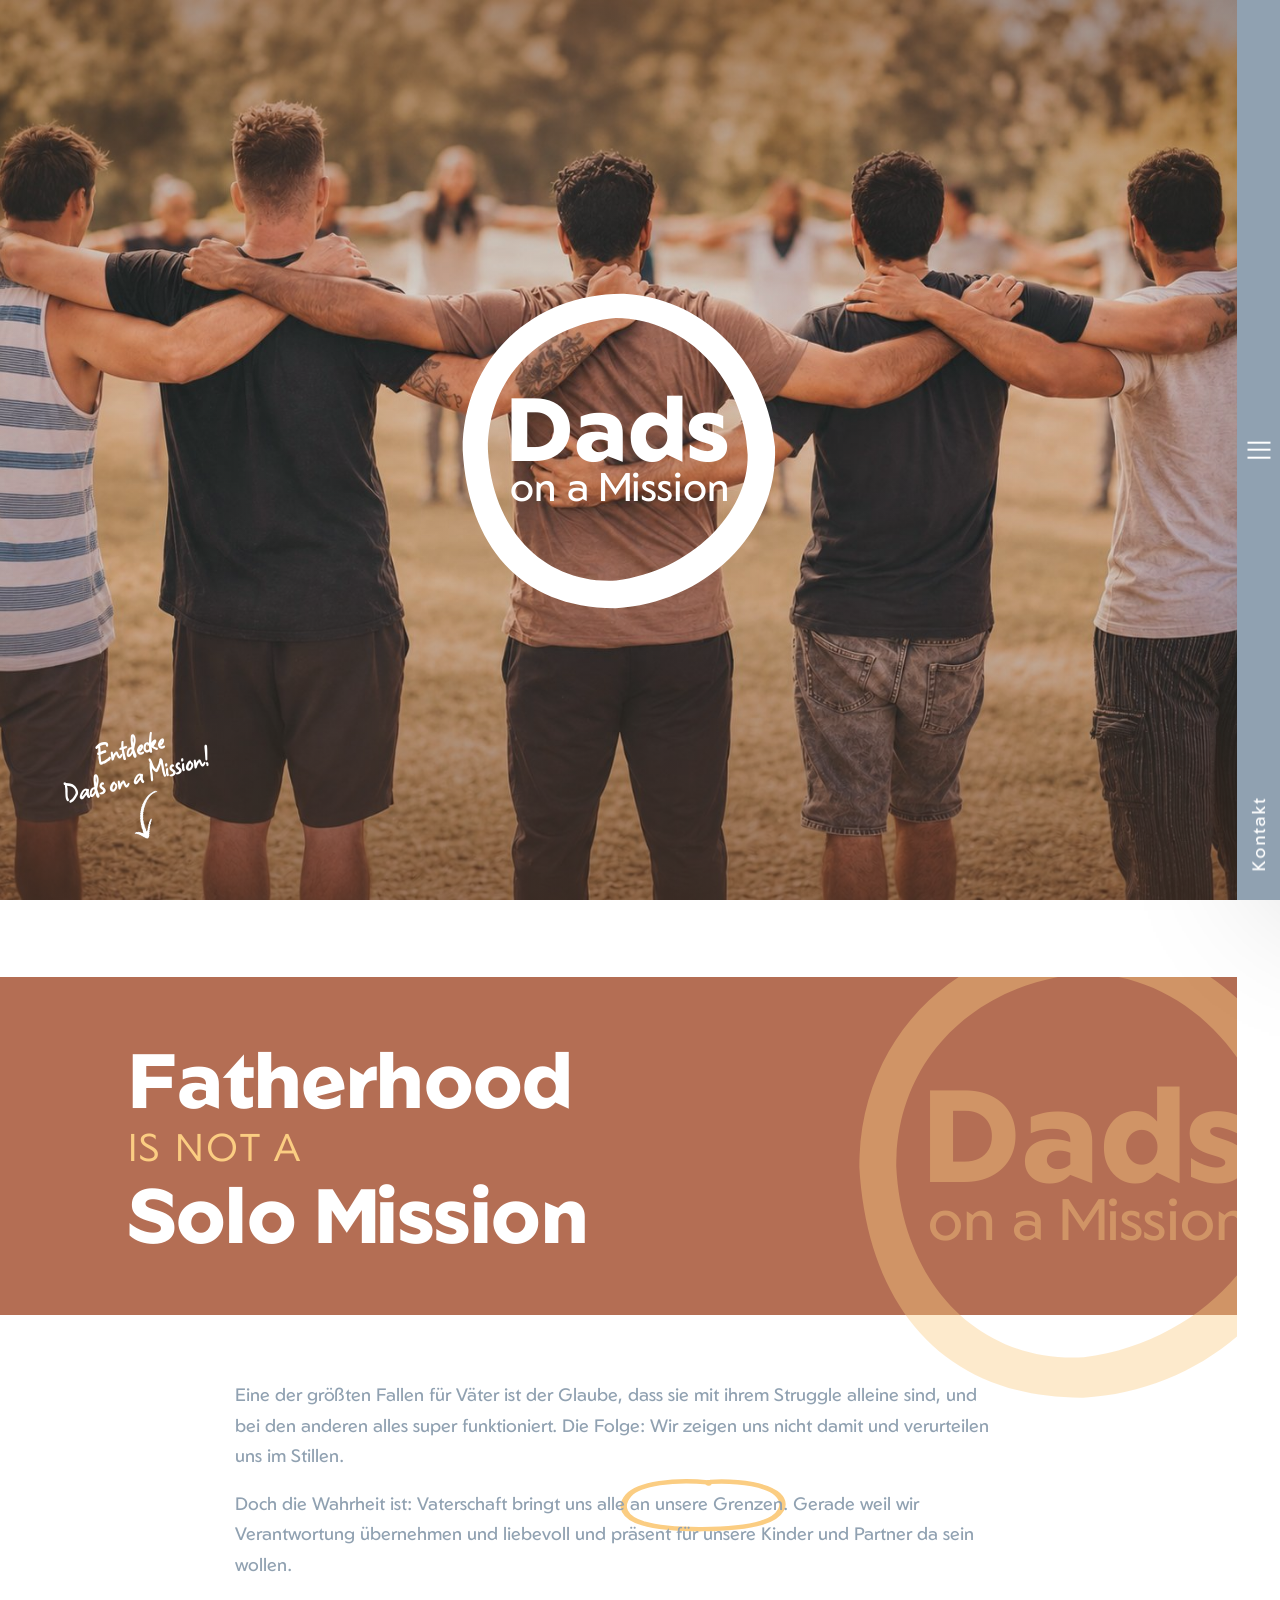
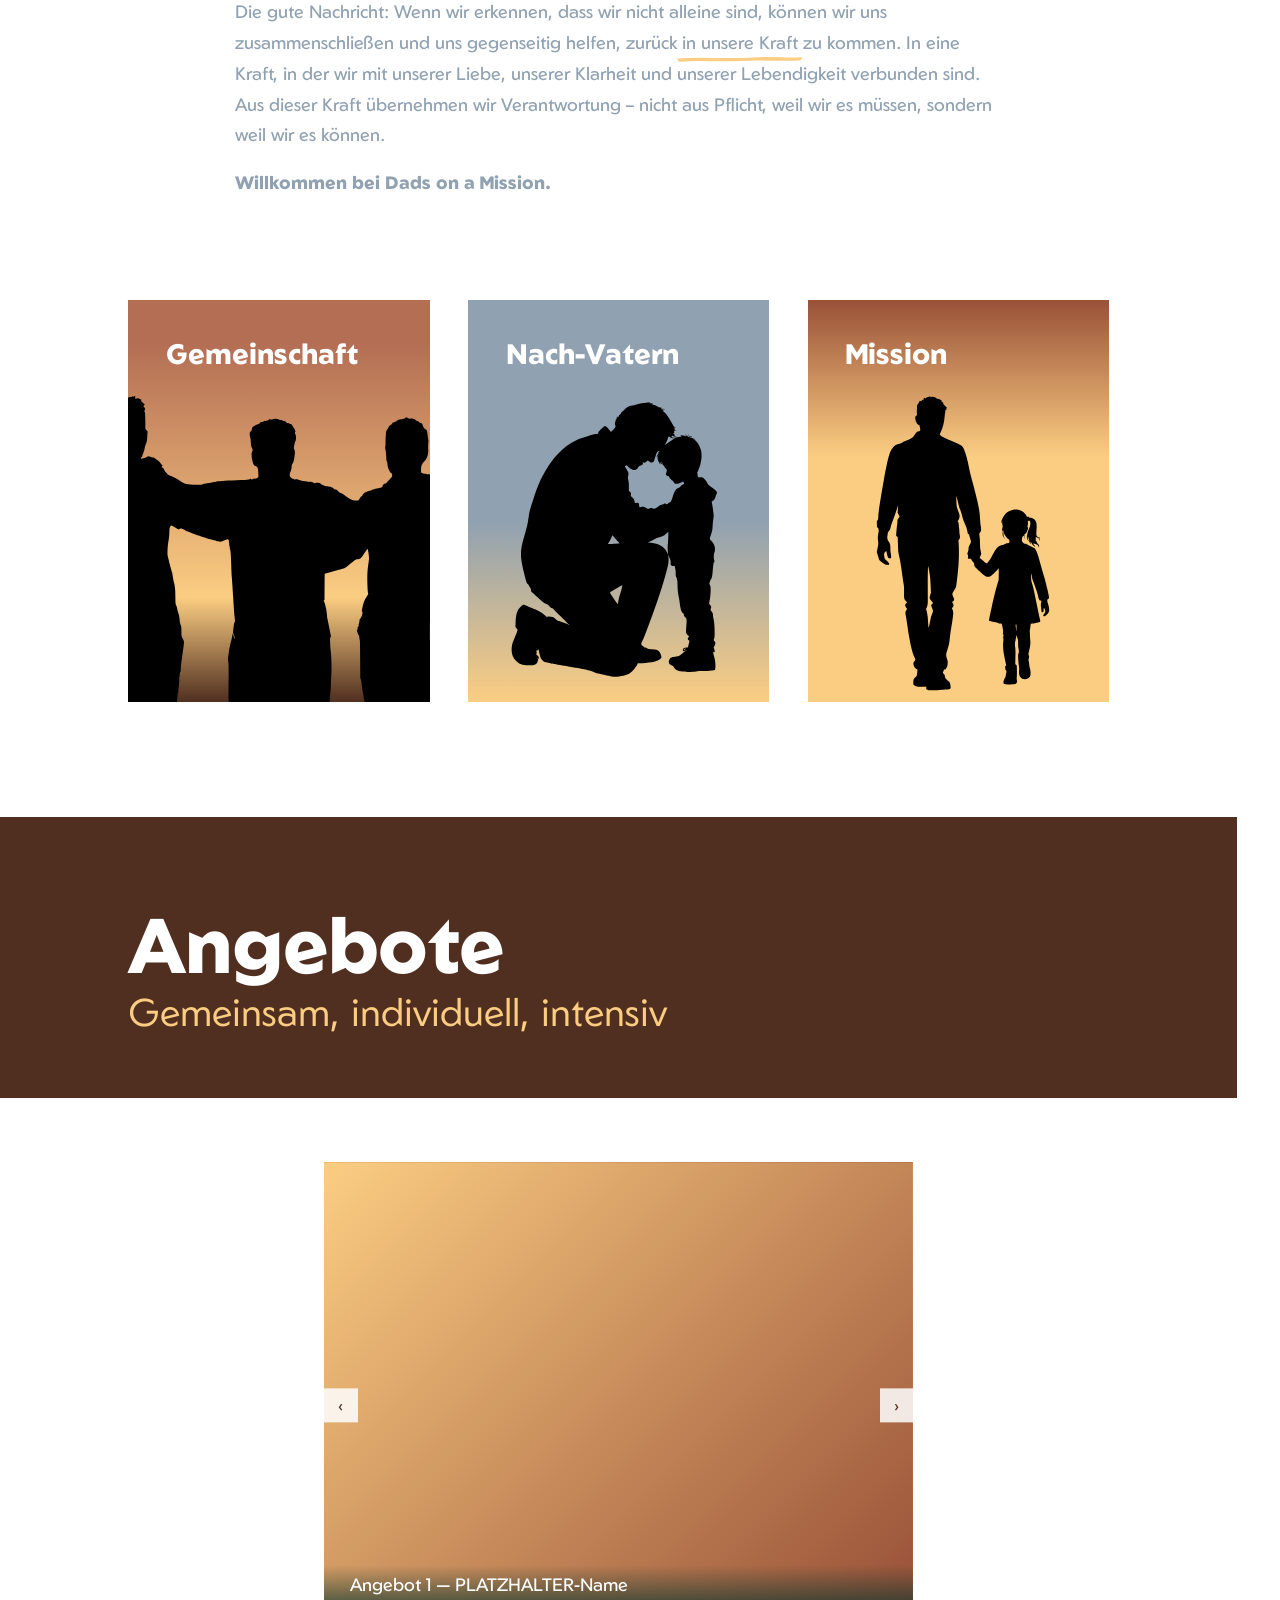
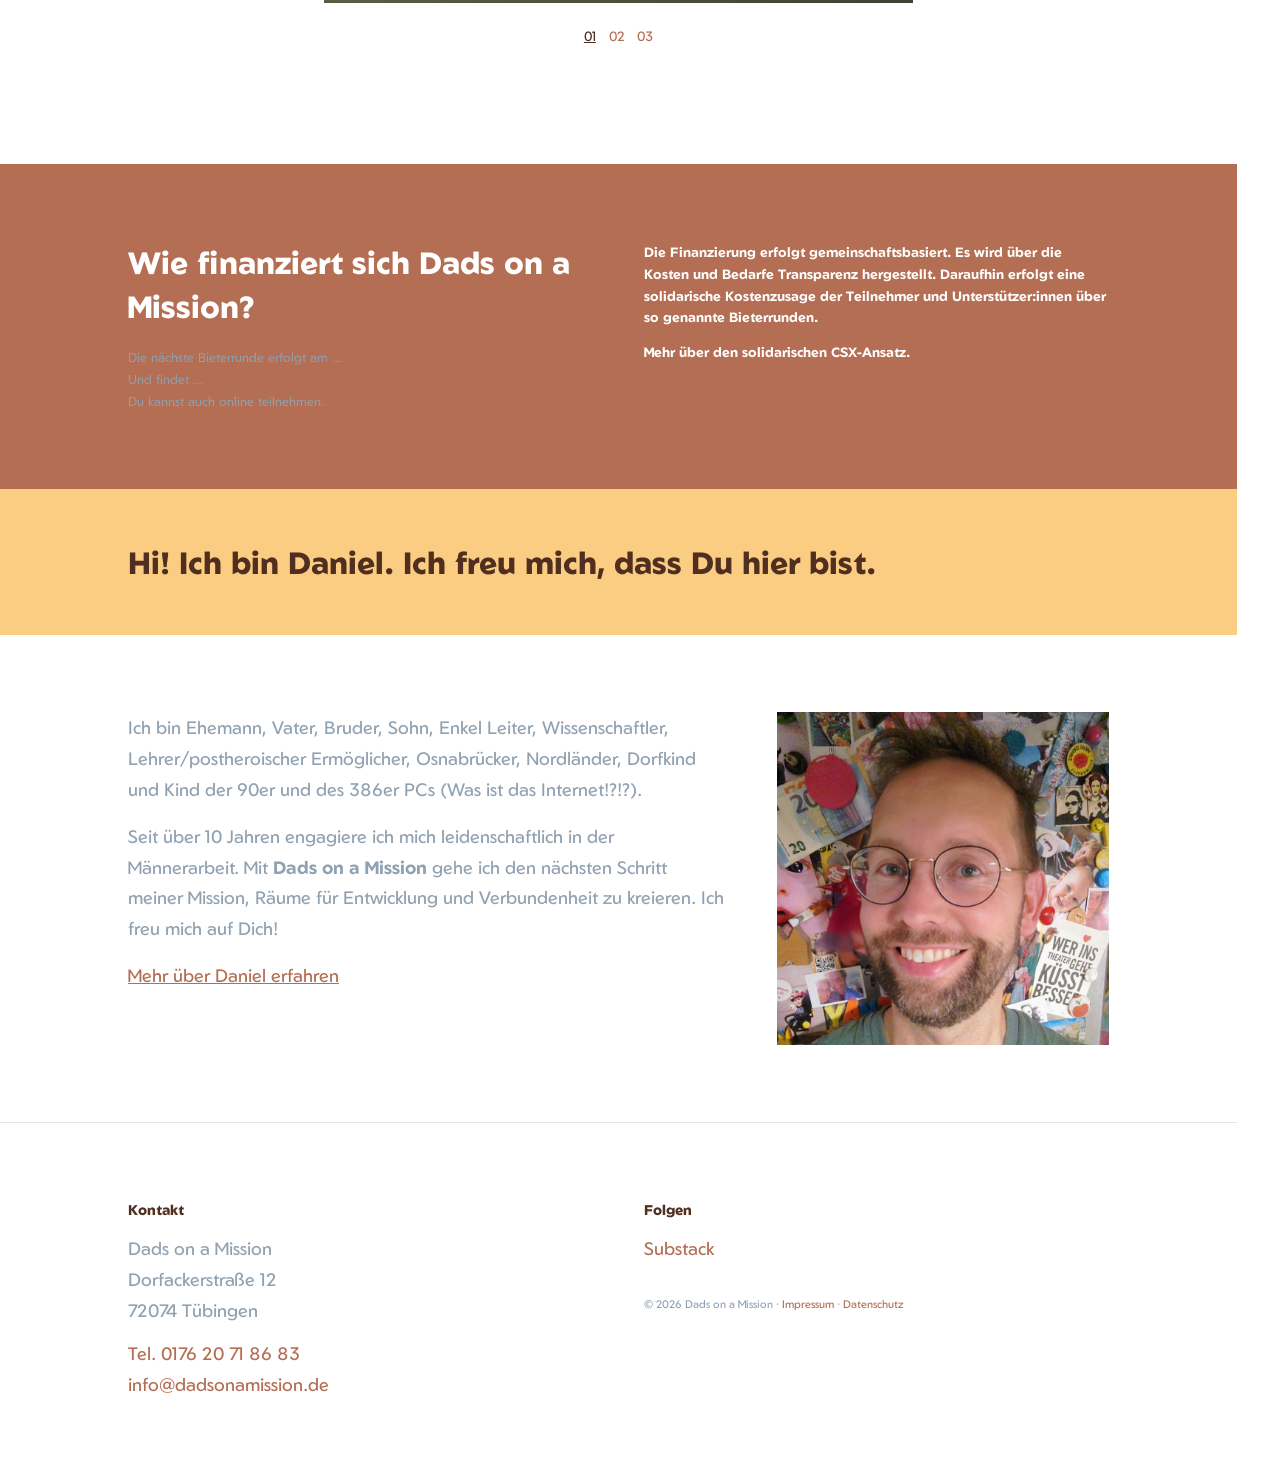
==== index.html @ a2af7af0 "Add files via upload" ====
<!DOCTYPE html>
<html lang="de">
<head>
<meta charset="UTF-8">
<meta name="viewport" content="width=device-width, initial-scale=1.0">
<title>Dads on a Mission — Startseite</title>
<meta name="description" content="Dads on a Mission — eine Gemeinschaft von Vätern, Onkels und Großvätern, die Kinder gut in die Welt bringen will.">
<!-- Schriftart "Geom" (https://fonts.google.com/specimen/Geom) für Überschriften
     und Fließtext. HINWEIS: Dieser Embed-Code konnte in der Entwicklungsumgebung
     nicht live gegen fonts.googleapis.com getestet werden (Netzwerk-Whitelist).
     Bitte bei Bedarf über den "Get font"-Dialog auf der Google-Fonts-Seite
     verifizieren bzw. die tatsächlich benötigten Schnittstärken anpassen. -->
<link rel="preconnect" href="https://fonts.googleapis.com">
<link rel="preconnect" href="https://fonts.gstatic.com" crossorigin>
<link href="https://fonts.googleapis.com/css2?family=Geom:wght@300;400;600;700;800&family=Square+Peg&display=swap" rel="stylesheet">
<link rel="stylesheet" href="style.css">
</head>
<body class="startseite">

<!-- ==========================================================================
     HINWEIS: Diese Seite nutzt einen fixen Rand-Header, ein Fullscreen-Menü,
     ein fixes Hero-Foto mit ausgestanztem Logo-Ausschnitt, ein scroll-
     gesteuertes Eck-Logo und eine Parallax-Bildsektion, gefüllt mit der
     Marke "Dads on a Mission" (Logo + Schriftart Geom sind bereits
     eingebunden). Es fehlen noch eigene Fotos sowie Detailtexte (Adresse,
     Angebote, Journal-Beiträge) — alle diese Stellen sind mit
     "PLATZHALTER" markiert.
     ========================================================================== -->

  <!-- ================= HEADER: fixe Spalte rechts + Fullscreen-Menü ================= -->
  <header id="header">
    <div class="inside">
      <!-- Nur auf Mobil sichtbar (siehe Handy-Mockup): persistenter
           "Startseite"-Schnellzugriff links in der unteren Leiste,
           neben Kontakt (rechts) und Burger (mittig). -->
      <a href="index.html" class="mobile-home-link">Startseite</a>

      <div class="burger" id="burgerBtn" role="button" tabindex="0" aria-label="Menü öffnen" aria-expanded="false">
        <span class="line l1"></span>
        <span class="line l2"></span>
        <span class="line l3"></span>
      </div>

      <nav class="bigmenu" id="bigmenu" aria-hidden="true">
        <div class="flexwrapper">
          <div class="nav-side">
            <ul>
              <li><a href="angebote.html"><span class="num">1</span><span class="label">Angebote</span></a></li>
              <li><a href="warum-mission.html"><span class="num">2</span><span class="label">Warum Mission?</span></a></li>
              <li><a href="wie-ich-arbeite.html"><span class="num">3</span><span class="label">Wie ich arbeite.</span></a></li>
              <li><a href="vision-mitmachen.html"><span class="num">4</span><span class="label">Vision &amp; Mitmachen</span></a></li>
              <li><a href="das-bin-ich.html"><span class="num">5</span><span class="label">Das bin ich.</span></a></li>
            </ul>
          </div>
          <div class="link-side">
            <div class="box top"><a href="index.html">Blog</a></div>
            <div class="box bottom">
              <a href="index.html" aria-label="Zur Startseite" class="menu-logo-link">
                <svg viewBox="0 0 210 210" aria-hidden="true" xmlns="http://www.w3.org/2000/svg"><path style="fill:#ffffff;fill-opacity:1;stroke-width:0.264583" d="M 108.29781,6.4218302 C 52.695097,5.673423 6.3625908,45.864101 6.3626421,105.2086 9.7301823,164.92728 42.592305,205.20875 103.05933,204.83452 157.9137,201.84116 205.67874,158.56626 203.43361,102.96353 199.31771,55.59271 163.90054,9.7893706 108.29781,6.4218302 Z m -5.378,15.2094068 c 45.56339,7.2e-5 81.75144,40.678257 83.24822,86.241643 0.74829,37.3315 -36.18812,73.51955 -82.87404,79.50645 -43.6925,2.61918 -78.383849,-30.20128 -81.003162,-82.49987 6.8e-5,-45.563388 33.194708,-78.758028 80.628982,-83.248223 z" /><text style="font-size:56.4444px;fill:#ffffff" x="33.477898" y="111.69743"><tspan style="font-weight:800;font-family:'Geom', sans-serif;fill:#ffffff" x="33.477898" y="111.69743">Dads</tspan></text><text style="font-size:25.2236px;fill:#ffffff" x="36.118958" y="136.92235"><tspan style="font-weight:400;font-family:'Geom', sans-serif;fill:#ffffff" x="36.118958" y="136.92235">on a Mission</tspan></text></svg>
              </a>
            </div>
          </div>
        </div>
      </nav>
    </div>
  </header>

  <!-- ================= KONTAKT-AUSKLAPPER (unabhängig vom Hauptmenü) ================= -->
  <div class="contact-tab" id="contactTab" role="button" tabindex="0">Kontakt</div>
  <aside id="contactSidebar" aria-hidden="true">
    <div class="contact-logo-mark" aria-hidden="true">
      <svg viewBox="0 0 210 210" xmlns="http://www.w3.org/2000/svg"><path d="M 148.70896,-16.777165 C 93.10625,-17.525572 46.773743,22.665106 46.773795,82.009605 c 3.36754,59.718675 36.229663,100.000145 96.696685,99.625915 54.85437,-2.99336 102.61941,-46.26826 100.37428,-101.870985 -4.1159,-47.37082 -39.53307,-93.174159 -95.1358,-96.5417 z m -5.378,15.209407 c 45.56339,7.2e-5 81.75144,40.678257 83.24822,86.241643 0.74829,37.331495 -36.18812,73.519545 -82.87404,79.506445 -43.6925,2.61918 -78.383846,-30.20128 -81.003159,-82.499865 6.8e-5,-45.563388 33.194708,-78.758028 80.628979,-83.248223 z" /><text style="font-size:56.4444px" x="73.889053" y="88.498436"><tspan style="font-weight:800;font-family:'Geom', sans-serif" x="73.889053" y="88.498436">Dads</tspan></text><text style="font-size:25.2236px" x="76.530113" y="113.72335"><tspan style="font-weight:400;font-family:'Geom', sans-serif" x="76.530113" y="113.72335">on a Mission</tspan></text></svg>
    </div>
    <div class="close" id="contactClose" role="button" tabindex="0" aria-label="Kontakt schließen">&times;</div>
    <div class="contact-panel-inner">
      <div class="contact-panel-top">
        <p class="contact-address">Dads on a Mission<br>Dorfackerstraße 12<br>72074 Tübingen</p>
        <div class="contact-details-col2">
          <a href="tel:+4917620718683">Tel. 0176 20 71 86 83</a>
          <a href="mailto:info@dadsonamission.de">info@dadsonamission.de</a>
        </div>
      </div>
      <div class="contact-map">
        <iframe
          src="https://www.google.com/maps?q=Dorfackerstra%C3%9Fe%2012%2C%2072074%20T%C3%BCbingen&output=embed"
          title="Standort von Dads on a Mission auf Google Maps"
          loading="lazy"
          referrerpolicy="no-referrer-when-downgrade"></iframe>
      </div>
      <p class="contact-map-link"><a href="https://www.google.com/maps?q=Dorfackerstra%C3%9Fe%2012%2C%2072074%20T%C3%BCbingen" target="_blank" rel="noopener">Auf Google Maps öffnen</a></p>
      <p class="contact-legal"><a href="impressum.html">Impressum</a> &middot; <a href="datenschutz.html">Datenschutz</a></p>
    </div>
  </aside>

  <!-- ================= HERO: fix positioniert, bleibt beim Scrollen stehen ================= -->
  <div id="video">
    <div class="hero-source"></div>
    <div class="hero-overlay"></div>

    <!-- Logo über dem Hero-Foto: Ring weiß, Schriftzug "Dads on a Mission"
         in Cadet Gray (#90A1B1). Bleibt fix stehen (kein Scroll-Weg-Effekt). -->
    <div class="mask-logo" id="maskLogo">
      <svg viewBox="0 0 210 210" aria-hidden="true" xmlns="http://www.w3.org/2000/svg"><path style="fill:#ffffff;fill-opacity:1;stroke-width:0.264583" d="M 108.29781,6.4218302 C 52.695097,5.673423 6.3625908,45.864101 6.3626421,105.2086 9.7301823,164.92728 42.592305,205.20875 103.05933,204.83452 157.9137,201.84116 205.67874,158.56626 203.43361,102.96353 199.31771,55.59271 163.90054,9.7893706 108.29781,6.4218302 Z m -5.378,15.2094068 c 45.56339,7.2e-5 81.75144,40.678257 83.24822,86.241643 0.74829,37.3315 -36.18812,73.51955 -82.87404,79.50645 -43.6925,2.61918 -78.383849,-30.20128 -81.003162,-82.49987 6.8e-5,-45.563388 33.194708,-78.758028 80.628982,-83.248223 z" /><text style="font-size:56.4444px;fill:#ffffff" x="33.477898" y="111.69743"><tspan style="font-weight:800;font-family:'Geom', sans-serif;fill:#ffffff" x="33.477898" y="111.69743">Dads</tspan></text><text style="font-size:25.2236px;fill:#ffffff" x="36.118958" y="136.92235"><tspan style="font-weight:400;font-family:'Geom', sans-serif;fill:#ffffff" x="36.118958" y="136.92235">on a Mission</tspan></text></svg>
    </div>

    <a class="scrollcue" href="#start" id="scrollCue">
      <span class="scrollcue-text">Entdecke<br>Dads on a Mission!</span>
      <img class="scrollcue-arrow" src="assets/scroll-arrow.png" alt="" aria-hidden="true">
    </a>
  </div>

  <!-- ================= CONTAINER: gesamter scrollender Inhalt ================= -->
  <main id="container">

    <!-- START: kurze transparente Übergangszone über dem fixen Hero-Foto.
         Enthält das Eck-Logo (bleibt hier aus technischen Gründen: .pitch
         hat einen eigenen z-index, ein dort verschachteltes fixiertes
         Logo würde hinter späteren gleichrangigen Abschnitten verschwinden).
         Der Scroll-Trigger fürs Fixieren/Farbwechsel bezieht sich aber auf
         die folgende Pitch-Sektion, nicht auf diese Zone hier — siehe
         script.js. -->
    <section id="start">
      <div class="corner-logo" id="cornerLogo">
        <a href="#" aria-label="Zur Startseite" class="corner-logo-link"><svg viewBox="0 0 210 210" aria-hidden="true" xmlns="http://www.w3.org/2000/svg"><path id="path9" style="fill:currentColor;fill-opacity:1;stroke-width:0.264583" d="M 108.29781,6.4218302 C 52.695097,5.673423 6.3625908,45.864101 6.3626421,105.2086 9.7301823,164.92728 42.592305,205.20875 103.05933,204.83452 157.9137,201.84116 205.67874,158.56626 203.43361,102.96353 199.31771,55.59271 163.90054,9.7893706 108.29781,6.4218302 Z m -5.378,15.2094068 c 45.56339,7.2e-5 81.75144,40.678257 83.24822,86.241643 0.74829,37.3315 -36.18812,73.51955 -82.87404,79.50645 -43.6925,2.61918 -78.383849,-30.20128 -81.003162,-82.49987 6.8e-5,-45.563388 33.194708,-78.758028 80.628982,-83.248223 z" /><text style="font-size:56.4444px;fill:currentColor" x="33.477898" y="111.69743"><tspan style="font-weight:800;font-family:'Geom', sans-serif;fill:currentColor" x="33.477898" y="111.69743">Dads</tspan></text><text style="font-size:25.2236px;fill:currentColor" x="36.118958" y="136.92235"><tspan style="font-weight:400;font-family:'Geom', sans-serif;fill:currentColor" x="36.118958" y="136.92235">on a Mission</tspan></text></svg></a>
      </div>
    </section>

    <!-- MISSION-PITCH: erste farbige Fläche der Seite — große Statement-
         Typografie auf Santa-Fe-Fläche ("Fatherhood is not a Solo
         Mission"), darunter zweispaltig ein fließender Erzähltext (kein
         Zitat mehr, kein Kästchen): links die persönliche Geschichte, die
         nach "...in die Welt zu bringen." in die rechte Spalte mit dem
         Angebots-Text, der Liste, einem Hinweissatz und den Buttons
         übergeht. Das Eck-Logo (oben in #start) fixiert sich erst,
         sobald diese Fläche bereits sichtbar ist, bleibt weiß bis zum
         Ende dieser Fläche und wechselt erst auf dem folgenden weißen
         Untergrund (.gold-section) die Farbe. -->
    <section class="pitch" id="mission">
      <div class="pitch-heading-band" id="pitchHeadingBand">
        <div class="pitch-logo-mark" aria-hidden="true">
          <svg viewBox="0 0 210 210" xmlns="http://www.w3.org/2000/svg"><path d="M 148.70896,-16.777165 C 93.10625,-17.525572 46.773743,22.665106 46.773795,82.009605 c 3.36754,59.718675 36.229663,100.000145 96.696685,99.625915 54.85437,-2.99336 102.61941,-46.26826 100.37428,-101.870985 -4.1159,-47.37082 -39.53307,-93.174159 -95.1358,-96.5417 z m -5.378,15.209407 c 45.56339,7.2e-5 81.75144,40.678257 83.24822,86.241643 0.74829,37.331495 -36.18812,73.519545 -82.87404,79.506445 -43.6925,2.61918 -78.383846,-30.20128 -81.003159,-82.499865 6.8e-5,-45.563388 33.194708,-78.758028 80.628979,-83.248223 z" /><text style="font-size:56.4444px" x="73.889053" y="88.498436"><tspan style="font-weight:800;font-family:'Geom', sans-serif" x="73.889053" y="88.498436">Dads</tspan></text><text style="font-size:25.2236px" x="76.530113" y="113.72335"><tspan style="font-weight:400;font-family:'Geom', sans-serif" x="76.530113" y="113.72335">on a Mission</tspan></text></svg>
        </div>
        <h2 class="pitch-heading">
          <span class="pitch-line1">Fatherhood</span>
          <span class="pitch-line2">is not a</span>
          <span class="pitch-line3">Solo Mission</span>
        </h2>
      </div>
      <div class="pitch-content">
        <div class="pitch-story">
          <p>Eine der größten Fallen für Väter ist der Glaube, dass sie mit ihrem Struggle alleine sind, und bei den anderen alles super funktioniert. Die Folge: Wir zeigen uns nicht damit und verurteilen uns im Stillen.</p>
          <p>Doch die Wahrheit ist: Vaterschaft bringt uns alle <span class="highlight-circle" data-highlight>an unsere Grenzen<svg class="highlight-svg" viewBox="0 0 220 90" preserveAspectRatio="none" aria-hidden="true"><path d="M112,8 C70,2 25,10 12,32 C0,52 6,72 30,83 C65,98 145,97 180,82 C205,71 213,48 200,30 C188,14 155,4 115,7 C113,7 111,9 113,10" /></svg></span>. Gerade weil wir Verantwortung übernehmen und liebevoll und präsent für unsere Kinder und Partner da sein wollen.</p>
          <p>Die gute Nachricht: Wenn wir erkennen, dass wir nicht alleine sind, können wir uns zusammenschließen und uns gegenseitig helfen, zurück <span class="highlight-underline" data-highlight>in unsere Kraft<svg class="highlight-svg" viewBox="0 0 220 24" preserveAspectRatio="none" aria-hidden="true"><path class="highlight-stroke-forth" d="M4,14 C45,6 90,18 135,10 C165,4 195,14 216,9" /><path class="highlight-stroke-back" d="M214,15 C180,20 140,10 110,17 C70,22 35,12 6,20" /></svg></span> zu kommen. In eine Kraft, in der wir mit unserer Liebe, unserer Klarheit und unserer Lebendigkeit verbunden sind. Aus dieser Kraft übernehmen wir Verantwortung – nicht aus Pflicht, weil wir es müssen, sondern weil wir es können.</p>
          <p class="pitch-cta">Willkommen bei Dads on a Mission.</p>
        </div>
      </div>
    </section>

    <!-- GEMEINSCHAFT / NACH-VATERN / MISSION — drei Teaser-Karten gemäß
         der gelieferten PPTX-Vorlage ("Karten.pptx"). Jede Karte zeigt im
         Ausgangszustand einen farbigen Verlauf (pro Karte unterschiedlich)
         mit nur der weißen Überschrift; beim Hover wechselt die Fläche zu
         Weißlich, die Überschrift wird Cadet Gray, und der Reflexionstext
         plus eine kursive Kurz-Tagline (Dark Leather, rechtsbündig unten)
         blenden ein. Alle drei sind Links zur jeweiligen Unterseite. Die
         Silhouetten sind bewusst als Base64-Daten-URI eingebettet statt
         als externer Datei-Link (assets/silhouette-*.svg als Quelldatei
         bleibt trotzdem erhalten) — bei externem Link senden manche
         Server SVGs mit falschem/fehlendem MIME-Type, was Firefox
         (anders als Chrome) zum kompletten Nichtanzeigen des Bildes
         veranlasst. -->
    <section class="cards-section">
      <a class="info-card info-card--gemeinschaft" href="vision-mitmachen.html">
        <img class="info-card-silhouette" src="[data-uri]" alt="" aria-hidden="true">
        <h2>Gemeinschaft</h2>
        <div class="info-card-reveal">
          <p>Ich habe lange geglaubt, ein guter Vater trägt alles allein. Heute bin ich überzeugt: Genau dieser Glaube hält viele von uns davon ab, die Väter zu sein, die wir sein möchten.</p>
          <p class="info-card-tagline">[Warum Gemeinschaft für Väter wichtig ist.]</p>
        </div>
      </a>
      <a class="info-card info-card--nachvatern" href="wie-ich-arbeite.html">
        <img class="info-card-silhouette" src="[data-uri]" alt="" aria-hidden="true">
        <h2>Nach-Vatern</h2>
        <div class="info-card-reveal">
          <p>Der Alltag als Vater bringt uns an unsere Grenzen. Um immer wieder in unsere Kraft und Liebe zurückzukehren, hilft es, uns selbst als guter Vater zu begegnen: Mit Klarheit und Verantwortlichkeit wie auch mit Güte, Verständnis und Liebe. Diesen Weg nenne ich Nach-Vatern.</p>
          <p class="info-card-tagline">[Was Nach-Vatern bedeutet]</p>
        </div>
      </a>
      <a class="info-card info-card--mission" href="warum-mission.html">
        <img class="info-card-silhouette" src="[data-uri]" alt="" aria-hidden="true">
        <h2>Mission</h2>
        <div class="info-card-reveal">
          <p>PLATZHALTER: Text zu unserer Mission folgt hier.</p>
          <p class="info-card-tagline">[Warum eine Mission für Väter.]</p>
        </div>
      </a>
    </section>

    <!-- ANGEBOTE: Slider mit Programmpunkten/Angeboten. Aufbau wie die
         beiden vorherigen Abschnitte: farbiges Header-Band (hier Dark
         Leather statt Santa-Fe/Grau) mit Hauptüberschrift in Weiß und
         Unterüberschrift in Cream. Bricht per negativem Margin aus dem
         Padding von .section aus, um trotzdem volle Breite zu erreichen. -->
    <section id="angebote" class="section">
      <div class="angebote-heading-band">
        <h2 class="angebote-heading-band-title">
          <span class="angebote-heading-main">Angebote</span>
          <span class="angebote-heading-sub">Gemeinsam, individuell, intensiv</span>
        </h2>
      </div>

      <div class="product-slider" id="productSlider">
        <div class="slides">
          <div class="slide active" data-index="0">
            <div class="caption">Angebot 1 — PLATZHALTER-Name</div>
          </div>
          <div class="slide" data-index="1">
            <div class="caption">Angebot 2 — PLATZHALTER-Name</div>
          </div>
          <div class="slide" data-index="2">
            <div class="caption">Angebot 3 — PLATZHALTER-Name</div>
          </div>
        </div>
        <div class="arrows">
          <button type="button" id="prevSlide" aria-label="Vorheriges Angebot">&lsaquo;</button>
          <button type="button" id="nextSlide" aria-label="Nächstes Angebot">&rsaquo;</button>
        </div>
        <div class="pager" id="sliderPager"></div>
      </div>
    </section>

    <!-- FINANZIERUNG: "Wie finanziert sich Dads on a Mission?" -->
    <section class="finance-section">
      <div class="finance-left">
        <h2>Wie finanziert sich Dads on a Mission?</h2>
        <p class="finance-meta">
          Die nächste Bieterrunde erfolgt am … <br>
          Und findet … <br>
          Du kannst auch online teilnehmen.
        </p>
      </div>
      <div class="finance-right">
        <p>Die Finanzierung erfolgt gemeinschaftsbasiert. Es wird über die Kosten und Bedarfe Transparenz hergestellt. Daraufhin erfolgt eine solidarische Kostenzusage der Teilnehmer und Unterstützer:innen über so genannte Bieterrunden.</p>
        <p>Mehr über den solidarischen CSX-Ansatz.</p>
      </div>
    </section>

    <!-- VORSTELLUNG: "Hi! Ich bin Daniel..." (ohne den grauen Adress-/Impressum-Abschluss) -->
    <section class="daniel-section">
      <div class="daniel-headline">
        <h2>Hi! Ich bin Daniel. Ich freu mich, dass Du hier bist.</h2>
      </div>
      <div class="daniel-content">
        <div class="daniel-text">
          <p>Ich bin Ehemann, Vater, Bruder, Sohn, Enkel Leiter, Wissenschaftler, Lehrer/postheroischer Ermöglicher, Osnabrücker, Nordländer, Dorfkind und Kind der 90er und des 386er PCs (Was ist das Internet!?!?).</p>
          <p>Seit über 10 Jahren engagiere ich mich leidenschaftlich in der Männerarbeit. Mit <strong>Dads on a Mission</strong> gehe ich den nächsten Schritt meiner Mission, Räume für Entwicklung und Verbundenheit zu kreieren. Ich freu mich auf Dich!</p>
          <p><a href="das-bin-ich.html">Mehr über Daniel erfahren</a></p>
        </div>
        <div class="daniel-photo">
          <img src="assets/daniel-photo.jpg" alt="Porträt von Daniel">
        </div>
      </div>
    </section>

  </main>

  <!-- ================= FOOTER ================= -->
  <footer id="footer" role="contentinfo">
    <div class="inside">
      <div class="column" id="kontakt">
        <h3>Kontakt</h3>
        <p>
          Dads on a Mission<br>
          Dorfackerstraße 12<br>
          72074 Tübingen
        </p>
        <p style="margin-top:1vw;">
          <a href="tel:+4917620718683">Tel. 0176 20 71 86 83</a><br>
          <a href="mailto:info@dadsonamission.de">info@dadsonamission.de</a>
        </p>
      </div>
      <div class="column">
        <h3>Folgen</h3>
        <ul class="socials">
          <li><a href="https://substack.com/@danielgoldmann" target="_blank" rel="noopener">Substack</a></li>
        </ul>
        <p class="fineprint">© 2026 Dads on a Mission · <a href="impressum.html">Impressum</a> · <a href="datenschutz.html">Datenschutz</a></p>
      </div>
    </div>
  </footer>

<script src="script.js"></script>
</body>
</html>
---- style.css ----
/* ==========================================================================
   Dads on a Mission — Stylesheet (Layout, Interaktion, Scroll-Effekte).
   Ersetze die mit "PLATZHALTER" gekennzeichneten Stellen durch eigene
   Inhalte.
   ========================================================================== */

/* ---- Design-Tokens ------------------------------------------------------
   Die Seite arbeitet mit einer festen Farbpalette und flüssiger vw-
   Typografie, die unterhalb von 900px auf feste px-Werte umschaltet —
   das ist für die Desktop/Mobil-Passung entscheidend.
--------------------------------------------------------------------------- */
:root{
  /* Markenfarbpalette "Dads on a Mission":
     Dark Leather (dunkler Kontrast/Text), Santa Fe (Akzent/Hover),
     Swiss Chocolate (zweiter Akzent, z.B. Menü-Flächen), Pastel Light
     Orange (helle Wärme-Akzente), Cadet Gray (Header-/Sidebar-Fläche). */
  --c-bg:        #ffffff;
  --c-ink:       #502F20; /* Dark Leather */
  --c-accent:    #B46E54; /* Santa Fe */
  --c-chocolate: #995138; /* Swiss Chocolate */
  --c-cream:     #FBCD82; /* Pastel Light Orange */
  --c-grey:      #90A1B1; /* Cadet Gray */

  /* Hero-Foto, Quelldatei unter assets/hero-hauptbild.jpg. */
  --hero-photo: url("assets/hero-hauptbild.jpg");

  /* Schriftart "Geom" (Google Fonts, siehe <head>) für Überschriften UND
     Fließtext — bewusst eine einzige Markenschrift in unterschiedlichen
     Schnittstärken statt dreier verschiedener Schriften, analog zum Logo,
     das ebenfalls ausschließlich Geom verwendet. Fallback-Kette: geometrische
     Grotesk-Schriften mit ähnlichem Charakter, falls Geom nicht lädt. */
  --font-display: "Geom", "Poppins", "Century Gothic", "Helvetica Neue", Arial, sans-serif;
  --font-body:    "Geom", "Poppins", "Century Gothic", "Helvetica Neue", Arial, sans-serif;
  --font-accent:  "Geom", "Poppins", "Century Gothic", "Helvetica Neue", Arial, sans-serif;

  /* Logo "Dads on a Mission" als Maskenform für den ausgestanztes-Logo-Effekt
     im Hero (aktuell nicht aktiv verwendet, siehe README). Quelldatei unter
     assets/logo-mask.svg. */
  --mask-shape: url("assets/logo-mask.svg");
  /* Sonnenuntergangsfoto (Vater wirft Kind hoch) für den "Nach-Vätern"-
     Bereich auf der "Wie ich arbeite."-Unterseite. Quelldatei unter
     assets/nach-vaetern-sunset.jpg. */
  --nachvatern-photo: url("assets/nach-vaetern-sunset.jpg");
  /* Echtes Cutout-Layer aus Logo_DoaM_ausgeschnitten_blue.svg (vom Nutzer
     geliefert) fuer den "Nach-Vaetern"-Bereich: Ring + "Dads"/"on a
     Mission" sind als Loecher in einer vollflaechigen Form ausgestanzt.
     Bewusst als Base64-Daten-URI eingebettet (nicht als externer Datei-
     Link wie die uebrigen Fotos): CSS mask-image mit einer externen SVG-
     Datei wird von Chrome bei direktem Oeffnen per Doppelklick (file://-
     Protokoll) aus Sicherheitsgruenden blockiert, wodurch das Logo-
     Wasserzeichen unsichtbar bleibt. Als eingebetteter Daten-URI
     funktioniert die Maske zuverlaessig, egal wie die Seite geoeffnet
     wird. Quelldatei zusaetzlich unter assets/nachvatern-cutout.svg. */
  --nachvatern-cutout-svg: url("[data-uri]");

  --header-w: calc(5vw * 2 / 3); /* 2/3 der ursprünglichen 5vw Breite */
  --header-h-mobile: 60px;
  --edge: var(--header-w);      /* bleibt automatisch mit der Sidebar-Breite synchron */
}

/* ---- Reset & Basis -------------------------------------------------------*/
*{margin:0;padding:0;box-sizing:border-box;}
img,svg{width:100%;height:auto;display:block;}
ul{list-style:none;}
a{color:inherit;}
hr.clear{clear:both;border:0;width:0;height:0;font-size:0;line-height:0;}
.image_container{line-height:0;}
.visually-hidden{position:absolute;width:1px;height:1px;overflow:hidden;clip:rect(0 0 0 0);white-space:nowrap;}

html{scroll-behavior:smooth;}

body{
  background-color:var(--c-bg);
  font-family:var(--font-body);
  font-weight:400; /* Geom "Regular" — 300 ist bei vielen Geom-Schnitten nicht verfügbar */
  font-size:1.4vw;
  line-height:2.4vw;
  color:var(--c-ink);
  -webkit-font-smoothing:antialiased;
  -moz-osx-font-smoothing:antialiased;
  overflow-x:hidden;
}

h1,h2,h3{
  font-family:var(--font-display);
  font-weight:800; /* Geom "Ultra-Bold", wie im Logo-Schriftzug "Dads" verwendet */
  font-size:2.4vw;
  line-height:3.4vw;
  color:var(--c-ink);
}
h3{font-size:1.6vw;line-height:2.6vw;}

p{hyphens:auto;}

@media (max-width:900px){
  body{font-size:16px;line-height:26px;}
  h1,h2,h3{font-size:20px;line-height:30px;}
  h3{font-size:20px;line-height:30px;}
}

/* Wenn Bewegung vom System reduziert gewünscht ist, alle Scroll-/Parallax-
   Animationen abschalten */
@media (prefers-reduced-motion: reduce){
  html{scroll-behavior:auto;}
  *{animation-duration:0.001ms !important;transition-duration:0.001ms !important;}
}

/* ==========================================================================
   HEADER — fixe Randspalte rechts (Desktop) / Leiste unten (Mobil),
   Burger öffnet Fullscreen-Menü.
   ========================================================================== */
#header{
  z-index:1000;
  position:fixed;
  top:0; right:0; bottom:0;
  width:var(--header-w);
  height:100%;
  background-color:var(--c-grey);
  color:#fff;
}
#header .inside{width:inherit;height:inherit;position:relative;}
.mobile-home-link{display:none;} /* nur auf Mobil sichtbar, siehe Media Query unten */

/* Burger-Icon */
#header .burger{
  cursor:pointer;
  position:absolute;
  top:50%; left:50%;
  transform:translate3d(-50%,-50%,0);
  width:1.8vw; height:1.3vw; /* Höhe reduziert: Striche enger zusammen */
}
#header .burger .line{
  position:absolute; left:0;
  width:100%; height:2px;
  background-color:#fff;
  transition:transform .25s ease-out, opacity .25s ease-out;
}
#header .burger .line.l1{top:0;}
#header .burger .line.l2{top:50%;margin-top:-1px;}
#header .burger .line.l3{bottom:0;}
#header.navi .burger .line.l1{transform:translateY(0.6vw) rotate(45deg);}
#header.navi .burger .line.l2{opacity:0;}
#header.navi .burger .line.l3{transform:translateY(-0.6vw) rotate(-45deg);}

/* Vollflächiges Menü */
#header .bigmenu{
  display:none;
  z-index:900;
  position:fixed;
  top:0; right:var(--header-w); bottom:0; left:0;
}
#header.navi .bigmenu{display:block;}
.flexwrapper{
  display:flex;
  flex-wrap:nowrap;
  flex-direction:row-reverse;
  width:100%; height:100%;
}
#header .bigmenu .flexwrapper .nav-side{
  width:60.6%; /* aus PPTX-Mockup: 8.083in / 13.333in */
  display:flex;
  justify-content:center;
  align-items:center;
  background-color:var(--c-grey); /* Cadet Gray, laut Mockup (Folie 2) */
}
#header .bigmenu .flexwrapper .nav-side ul{
  display:flex;
  flex-direction:column;
  align-items:center;
  gap:2.8vw; /* verdoppelt (vorher 1.4vw) */
}
#header .bigmenu .flexwrapper .nav-side ul li a{
  display:flex;
  align-items:baseline;
  justify-content:center;
  gap:0.7vw;
  text-decoration:none;
  color:#fff;
  transition:color .2s ease-out;
}
#header .bigmenu .flexwrapper .nav-side ul li a:hover{color:var(--c-accent);}
#header .bigmenu .flexwrapper .nav-side ul li a:hover .num{color:var(--c-accent);}
/* Zahl: aus PPTX ca. 18pt zu 28pt Überschrift (~64%), Dark Leather,
   sitzt neben/etwas unterhalb der Überschrift statt klein darüber.
   Zusätzlicher translateY schiebt sie wie ein tiefgestelltes Zeichen
   noch weiter unter die Grundlinie der Überschrift. */
#header .bigmenu .flexwrapper .nav-side ul li .num{
  font-family:var(--font-accent);
  font-weight:300; /* Geom Light, wie im Mockup */
  font-size:1.9vw;
  color:var(--c-ink);
  transform:translateY(0.9vw);
  transition:color .2s ease-out;
}
#header .bigmenu .flexwrapper .nav-side ul li .label{
  font-family:var(--font-accent);
  font-weight:300; /* Geom Light, wie im Mockup */
  font-size:3vw;
  line-height:1.15;
}

.flexwrapper .link-side{
  width:39.4%; /* aus PPTX-Mockup: 5.25in / 13.333in */
  display:flex;
  flex-wrap:wrap;
  background-color:var(--c-accent); /* Santa Fe, oberer Kasten */
}
.flexwrapper .link-side .box{
  display:flex;
  justify-content:center;
  align-items:center;
  width:100%;
  height:50%;
  text-align:center;
}
.flexwrapper .link-side .box.bottom{background-color:var(--c-cream);} /* Pastel Light Orange, laut Mockup */
.flexwrapper .link-side .box a{
  font-family:var(--font-accent);
  font-size:2.2vw;
  line-height:2.8vw;
  font-weight:700;
  text-decoration:none;
  color:#fff;
}
/* "Blog" (obere Box) ca. 10 Schriftgrößen größer als zuvor (~2.2vw+10pt) */
.flexwrapper .link-side .box.top a{
  font-size:3.13vw;
  line-height:3.7vw;
}
.flexwrapper .link-side .box.bottom a{
  display:flex;
  flex-direction:column;
  align-items:center;
  gap:0.7vw;
}
.flexwrapper .link-side .box.bottom a svg{
  display:block;
  width:18vw; height:auto; /* verdoppelt (vorher 9vw) */
  transition:transform .15s ease-out;
}
/* "Eingedrückt"-Effekt: Logo verkleinert sich leicht beim Hover */
.flexwrapper .link-side .box.bottom a:hover svg{
  transform:scale(0.92);
}
.flexwrapper .link-side .box.bottom .menu-logo-label{
  font-size:1.15vw;
  font-weight:700;
  color:#fff;
}

@media (max-width:900px){
  #header{top:auto;left:0;width:100%;height:var(--header-h-mobile);}
  .mobile-home-link{
    display:block;
    position:absolute;
    z-index:1001;
    left:16px; top:50%;
    transform:translateY(-50%);
    font-family:var(--font-accent);
    font-size:15px; /* an "Kontakt" angeglichen (vorher 12px) */
    letter-spacing:0.05em;
    text-decoration:none;
    color:#fff;
  }
  #header .burger{width:26px;height:13px;}
  #header.navi .burger .line.l1{transform:translateY(6px) rotate(45deg);}
  #header.navi .burger .line.l3{transform:translateY(-6px) rotate(-45deg);}
  #header .bigmenu{right:0;bottom:var(--header-h-mobile);}
  /* Reihenfolge laut Handy-Mockup: Logo-Band oben, dann Blog-Band, dann die
     (größte) Nav-Liste unten — column-reverse dreht die DOM-Reihenfolge um. */
  .flexwrapper{flex-wrap:nowrap;flex-direction:column-reverse;}
  #header .bigmenu .flexwrapper .nav-side,
  .flexwrapper .link-side{width:100%;}
  #header .bigmenu .flexwrapper .nav-side{height:62%;}
  #header .bigmenu .flexwrapper .nav-side ul{gap:32px;} /* verdoppelt (vorher 16px) */
  #header .bigmenu .flexwrapper .nav-side ul li a{gap:10px;}
  #header .bigmenu .flexwrapper .nav-side ul li .num{font-size:17px;transform:translateY(8px);}
  #header .bigmenu .flexwrapper .nav-side ul li .label{font-size:26px;}
  .flexwrapper .link-side{
    height:38%;
    flex-direction:column-reverse; /* Logo-Box (bottom im DOM) zuerst/oben, Blog danach */
  }
  .flexwrapper .link-side .box a{font-size:18px;line-height:24px;}
  .flexwrapper .link-side .box.top a{font-size:31px;line-height:36px;} /* +10 "Schriftgrößen" */
  .flexwrapper .link-side .box.bottom a{gap:8px;}
  .flexwrapper .link-side .box.bottom a svg{width:120px;} /* verdoppelt (vorher 60px) */
  .flexwrapper .link-side .box.bottom .menu-logo-label{font-size:15px;}
}

/* ==========================================================================
   KONTAKT-AUSKLAPPER — schmaler Tab am Rand öffnet ein Panel mit Adresse
   und Kontaktdaten (unabhängig vom Hauptmenü).
   ========================================================================== */
.contact-tab{
  cursor:pointer;
  position:fixed;
  z-index:1001; /* über der grauen Header-Spalte (z-index:1000), auf der es jetzt sitzt */
  right:0;
  bottom:2.2vw;
  width:var(--header-w);
  text-align:center;
  writing-mode:vertical-rl;
  /* translateX korrigiert eine leichte optische Linksverschiebung der
     Textbaseline, damit der Schriftzug wirklich mittig in der Sidebar
     sitzt; wirkt hier VOR der Rotation, also in normaler Bildschirmrichtung. */
  transform:translateX(0.5vw) rotate(180deg);
  background-color:transparent; /* keine eigene Farbe — Grau der Sidebar scheint durch */
  color:#fff;
  font-family:var(--font-accent);
  letter-spacing:0.1em;
  font-size:1.4vw;
}
/* ==========================================================================
   KONTAKT-PANEL — ein einfaches, weißes Panel, das über die aktuelle Seite
   gleitet (kein Blog/Logo mehr darin, keine Vollbild-Fläche). Deckt auf
   dem Desktop nur etwa die Hälfte des Bildschirms ab, wirft einen Schatten.
   ========================================================================== */
#contactSidebar{
  z-index:900;
  position:fixed;
  top:0; right:0; bottom:0;
  width:50%; /* nur etwa die Hälfte des Bildschirms, wie gewünscht */
  background-color:#fff;
  color:var(--c-ink);
  box-shadow:0 0 150px rgba(0,0,0,.2);
  overflow-y:auto;
  transform:translate3d(100%,0,0);
  transition:transform .5s ease-out;
}
#contactSidebar.open{transform:translate3d(0,0,0);}
/* Dekoratives Logo-Wasserzeichen oben rechts auf der Kontakt-Fläche,
   dieselbe bereits beschnittene/verschobene Vorlage wie in der
   Pitch-Sektion (siehe dort) — daher auch hier bündig top:0/right:0.
   Deutlich kleiner als dort, da die Kontakt-Fläche selbst schmaler ist. */
.contact-logo-mark{
  position:absolute;
  z-index:-1;
  top:0; right:0;
  width:20vw; height:20vw;
  color:var(--c-cream);
  opacity:0.4;
  pointer-events:none;
}
.contact-logo-mark svg{display:block;width:100%;height:100%;fill:currentColor;}
#contactSidebar .close{
  cursor:pointer;
  position:absolute;
  top:2.5vw; right:calc(var(--header-w) + 1.8vw);
  z-index:2;
  font-family:var(--font-accent);
  font-size:2vw;
  line-height:1;
  color:var(--c-grey);
  transition:color .2s ease-out;
}
#contactSidebar .close:hover{color:var(--c-ink);}
#contactSidebar .contact-panel-inner{padding:6vw 4vw 4vw;}
#contactSidebar .contact-panel-top{
  display:flex;
  align-items:center; /* Mitte beider Spalten auf gleicher Höhe */
  gap:3vw;
  margin-bottom:2.5vw;
}
#contactSidebar .contact-address{
  font-family:'Square Peg', cursive;
  font-weight:700;
  font-size:3.4vw;
  line-height:1.15;
  color:var(--c-grey);
}
#contactSidebar .contact-map{
  width:100%;
  aspect-ratio:1/1;
  max-width:22vw;
  background-color:var(--c-cream);
  margin-bottom:2vw;
  overflow:hidden;
}
#contactSidebar .contact-map iframe{width:100%;height:100%;border:0;display:block;}
#contactSidebar .contact-map-link{margin-bottom:2vw;}
#contactSidebar .contact-map-link a{
  font-family:var(--font-accent);
  font-size:0.85vw;
  color:var(--c-grey);
  text-decoration:underline;
}
#contactSidebar .contact-map-link a:hover{color:var(--c-accent);}
/* Telefon/E-Mail: eigene, linksbündige zweite Spalte, deren Mitte auf
   gleicher Höhe wie die Mitte der Adress-Spalte liegt (align-items:center
   oben auf .contact-panel-top). */
#contactSidebar .contact-details-col2{
  flex:0 0 auto;
  text-align:left;
  white-space:nowrap;
}
#contactSidebar .contact-details-col2 a{
  display:block;
  font-family:var(--font-accent);
  font-weight:300;
  font-size:1.9vw;
  line-height:2.6vw;
  text-decoration:none;
  color:var(--c-grey);
  transition:color .2s ease-out;
}
#contactSidebar .contact-details-col2 a:hover{color:var(--c-accent);}
#contactSidebar .contact-legal{font-size:0.85vw;color:var(--c-grey);}
#contactSidebar .contact-legal a{color:var(--c-grey);text-decoration:none;}
#contactSidebar .contact-legal a:hover{color:var(--c-accent);text-decoration:underline;}

@media (max-width:900px){
  .contact-tab{
    right:16px; left:auto; bottom:0; top:auto;
    width:auto; height:var(--header-h-mobile);
    display:flex; align-items:center; justify-content:center;
    writing-mode:horizontal-tb; transform:none;
    background-color:transparent;
    padding:0; font-size:15px;
  }
  #contactSidebar{
    width:100%;box-shadow:none;
    transform:translate3d(0,100%,0);
  }
  #contactSidebar.open{transform:translate3d(0,0,0);}
  .contact-logo-mark{width:140px;height:140px;}
  #contactSidebar .close{top:16px;right:16px;font-size:26px;}
  #contactSidebar .contact-panel-inner{padding:20% 8% 8%;}
  #contactSidebar .contact-panel-top{
    flex-direction:column;
    align-items:flex-start;
    gap:16px;
    margin-bottom:20px;
  }
  #contactSidebar .contact-address{font-size:28px;}
  #contactSidebar .contact-map{max-width:100%;margin-bottom:12px;}
  #contactSidebar .contact-map-link{margin-bottom:20px;}
  #contactSidebar .contact-map-link a{font-size:14px;}
  #contactSidebar .contact-details-col2 a{font-size:19px;line-height:27px;}
  #contactSidebar .contact-legal{font-size:13px;}
}

/* ==========================================================================
   HERO — volle Bildschirmhöhe, FIX positioniert (bleibt stehen), während
   die folgenden Inhalte darüber hinwegscrollen. Das ist der erste der beiden
   "unterschiedlich schnell scrollen"-Effekte: Geschwindigkeit 0 vs. normal.
   ========================================================================== */
#video{
  z-index:10;
  position:fixed;
  top:0; left:0;
  width:calc(100vw - var(--header-w));
  height:100vh;
  overflow:hidden;
}
#video .hero-source{
  position:absolute; inset:0;
  background-image:var(--hero-photo);
  background-size:cover;
  background-position:center 30%;
}
/* Dezenter Verlauf über dem Hero-Foto, damit weiße Schrift (Navigation,
   Eck-Logo, Runterscrollen-Hinweis) durchgängig gut lesbar bleibt. */
#video .hero-overlay{
  position:absolute; inset:0;
  background:linear-gradient(180deg,
    rgba(80,47,32,.45) 0%,
    rgba(80,47,32,.12) 35%,
    rgba(80,47,32,.18) 65%,
    rgba(80,47,32,.55) 100%);
  pointer-events:none;
}

/* Scroll-Hinweis unten links */
.scrollcue{
  position:absolute;
  z-index:20;
  left:5vw; bottom:calc(4vh + 25px); /* nochmal 15px höher als zuvor */
  display:flex;
  flex-direction:column;
  align-items:center; /* Schriftzug + Pfeil zentriert, wie gewünscht */
  text-decoration:none;
  opacity:1;
  transform:rotate(-15deg); /* 10° zurückgedreht (vorher -25°) */
  transition:opacity .18s ease-out; /* schnelles Faden beim Klick/Scrollen */
}
.scrollcue.is-hidden{
  opacity:0;
  pointer-events:none;
}
.scrollcue-text{
  font-family:'Square Peg', cursive;
  font-weight:700;
  font-size:2.4vw;
  line-height:0.95;
  color:#fff;
  text-align:center;
  transition:transform .2s ease-out;
}
.scrollcue-arrow{
  display:block;
  width:2.6vw;
  height:auto;
  margin:0.3vw 0 0 0; /* zentriert unter dem Schriftzug, kein seitlicher Versatz mehr */
  transform:rotate(180deg); /* Pfeil zeigt jetzt nach unten, wie gewünscht */
  transition:transform .2s ease-out;
}
.scrollcue:hover .scrollcue-text{transform:translate3d(0,0.4vw,0);}
.scrollcue:hover .scrollcue-arrow{transform:translate3d(0,0.4vw,0) rotate(180deg);} /* Translate zuerst (im Bildschirm-Koordinatensystem) — sonst kehrt die 180°-Drehung die Bewegungsrichtung um */

/* ---- Logo über dem Hero-Foto -------------------------------------------
   Logo "Dads on a Mission" (Ring + Schriftzug, beide weiß) über dem
   Hero-Foto. Die Maskenform --mask-shape (siehe :root) bleibt als
   wiederverwendbare Variable erhalten, falls der Foto-Durchblick-Effekt an
   anderer Stelle gewünscht wird — hier wird bewusst ein einfaches SVG
   gerendert statt eines mit Foto gefüllten mask-image.
   Der vertikale Versatz (transform) wird per JS gesetzt (siehe script.js,
   updateMaskLogo): Das Logo scrollt beim Verlassen des Heros mit derselben
   Geschwindigkeit nach oben weg wie das Eck-Logo ankommt, und ist verschwunden, sobald diese oben angekommen sind. Der
   CSS-Wert unten ist nur der Ausgangszustand vor dem ersten Scroll-Event.
--------------------------------------------------------------------------- */
.mask-logo{
  position:absolute;
  z-index:15;
  top:50%; left:50%;
  transform:translate3d(-50%,-50%,0);
  width:26vw; height:26vw;
  will-change:transform;
}
.mask-logo svg{display:block;width:100%;height:100%;}

@media (max-width:900px){
  #video{width:100vw;}
  .scrollcue{left:20px;right:auto;bottom:calc(var(--header-h-mobile) + 89px);} /* nochmal 15px höher */
  .scrollcue-text{font-size:32px;}
  .scrollcue-arrow{width:34px;margin-top:4px;}
  .mask-logo{top:42%;width:60vw;height:60vw;} /* etwas höher (vorher top:50% geerbt) */
}


/* ==========================================================================
   START — kurze transparente Zone über dem fixen Hero-Foto.
   margin-top:100vh sorgt dafür, dass der Hero erst freigegeben wird,
   nachdem eine volle Bildschirmhöhe gescrollt wurde. Enthält keinen Text
   mehr (siehe README), nur noch das Eck-Logo (Markup hier aus
   Stacking-Context-Gründen, siehe unten) — gibt dem Hero-Foto kurz Raum,
   bevor die Santa-Fe-Fläche kommt. Die Scroll-Trigger fürs Eck-Logo
   (Einblendung/Farbwechsel) beziehen sich NICHT auf diese Zone, sondern auf
   die folgende Pitch-Sektion (siehe script.js) — deshalb ist die Höhe
   hier unkritisch und bewusst klein gehalten.
   ========================================================================== */
#start{
  position:relative;
  /* WICHTIG: bewusst KEIN z-index hier — sonst entsteht ein eigener
     Stacking-Context, in dem das fixierte Eck-Logo (weiter unten) trotz
     position:fixed hinter späteren, gleichrangigen Abschnitten (z. B.
     .pitch, .gold-section — beide z-index:30) verschwinden würde. Das
     Eck-Logo bleibt deshalb hier in #start statt in .pitch verschachtelt,
     obwohl sich sein Scroll-Trigger auf .pitch bezieht. */
  margin-top:100vh;
  /* bewusst transparent: das fixe Hero-Foto bleibt sichtbar */
  padding:3vw 3vw;
}

/* Eck-Logo: sitzt von Anfang an fixed an seiner finalen Position (scrollt
   also nie mit der Seite mit), ist aber unsichtbar (opacity:0) bis die
   Pitch-Sektion ("Fatherhood is not a Solo Mission") erreicht ist — dann
   blendet es sich an Ort und Stelle ein (Klasse .visible), bleibt weiß,
   solange die Santa-Fe-Fläche im Hintergrund ist, und wechselt die Farbe
   erst auf dem weißen Untergrund danach (Trigger-Messung siehe
   script.js). Etwas breiter als ein reines Icon, da das Logo den
   Schriftzug "Dads on a Mission" enthält. */
.corner-logo{
  position:fixed;
  top:3vw; left:3vw;
  z-index:40;
  width:6.4vw;
  color:#fff;
  opacity:0;
  pointer-events:none;
  transition:opacity .3s ease-out, color .3s ease-out;
}
.corner-logo.visible{opacity:1;pointer-events:auto;}
.corner-logo.swap{opacity:0.85;color:var(--c-ink);}
/* Unterseiten ohne Hero/Start-Zone: Eck-Logo "läuft" von Anfang an dauerhaft
   fix mit (kein Scroll-Trigger nötig, da kein dunkles Hero-Foto darunter
   liegt). Dark Leather auf hellem Untergrund, siehe Unterseiten-HTML. */
.corner-logo.static-fixed{
  position:fixed;
  opacity:0.85;
  pointer-events:auto;
  color:var(--c-ink);
}
.corner-logo svg{display:block;width:100%;height:auto;}
.corner-logo-link{display:block;}
.corner-logo-link svg{transition:transform .15s ease-out;}
.corner-logo-link:hover svg{transform:scale(1.08);}

@media (max-width:900px){
  #start{margin-top:calc(100vh - var(--header-h-mobile));padding:6% 8%;}
  .corner-logo{display:none;}
}

/* ==========================================================================
   MISSION-PITCH — erste farbige Fläche der Seite: Santa-Fe-Farbfläche
   (#B46E54) gilt jetzt NUR noch auf Höhe der Headline ("Fatherhood / is
   not a / Solo Mission", .pitch-heading-band) — darunter ist der
   Untergrund weiß. Zweispaltig (gleich breit) ein fließender Erzähltext:
   links die persönliche Geschichte (.pitch-story, Cadet Gray), rechts
   Angebots-Text + Liste (Dark Leather) + Hinweissatz + CTA (beide Cadet
   Gray) + zwei Buttons (Santa Fe, bei Hover Dark Leather).
   ========================================================================== */
.pitch{
  position:relative;
  z-index:30;
  background-color:#fff;
}
.pitch-heading-band{
  position:relative;
  z-index:1; /* eigener Stacking-Context, damit .pitch-logo-mark (z-index:-1) hinter dieser Fläche liegt, statt hinter der ganzen .pitch-Sektion */
  background-color:#B46E54;
  padding:5vw 10vw; /* oben/unten jetzt gleich groß (vorher 7vw/5vw) */
}
.pitch-heading{
  margin:0;
  color:#fff;
}
.pitch-heading span{display:block;}
.pitch-line1,
.pitch-line3{
  font-family:var(--font-display);
  font-weight:800;
  font-size:6vw;
  line-height:0.98;
  letter-spacing:-0.01em;
}
.pitch-line2{
  font-family:var(--font-display);
  font-weight:300;
  font-size:3vw;
  line-height:1.15;
  letter-spacing:0.05em;
  text-transform:uppercase;
  color:var(--c-cream);
  margin:0.6vw 0;
}
/* Dekoratives Logo-Wasserzeichen oben rechts, bündig in der Ecke der
   Santa-Fe-Fläche (nicht mehr der ganzen Sektion, siehe .pitch-heading-band
   oben): Ring + Schriftzug in Cream (#FBCD82), 40% Deckkraft. */
.pitch-logo-mark{
  position:absolute;
  z-index:-1;
  top:0; right:0;
  width:38vw; height:38vw;
  color:var(--c-cream);
  opacity:0.4;
  pointer-events:none;
}
.pitch-logo-mark svg{display:block;width:100%;height:100%;fill:currentColor;}

.pitch-content{
  padding:5vw 10vw 3.5vw; /* unterer Abstand halbiert (vorher 7vw) */
}
.pitch-story{max-width:60vw;margin:0 auto;}
.pitch-story p{
  color:var(--c-grey);
  font-size:1.4vw; /* gleiche Größe wie der Nach-Vatern-Text (Body-Standard) */
  line-height:2.4vw;
  margin:0 0 1.3vw;
}
.pitch-story p:last-child{margin-bottom:0;}

/* Handgezeichnet wirkende Hervorhebungen: Kreis um "an unsere Grenzen",
   Unterstreichung unter "in unsere Kraft" — beide in Cream (#FBCD82), als
   organisch-unregelmäßiger SVG-Strich statt geometrisch perfekter Form.
   "Zeichnen sich selbst" per stroke-dashoffset-Animation, sobald der
   Abschnitt beim Scrollen ins Bild kommt (Trigger: IntersectionObserver
   setzt Klasse .is-drawn, siehe script.js). Liegt per z-index:-1 hinter
   dem Text (Highlighter-Optik). */
.highlight-circle,
.highlight-underline{
  position:relative;
  display:inline-block; /* statt normalem inline — behebt Firefox/Gecko-Inkonsistenz bei absolut positionierten Kindern in inline-Elementen (Chrome war hier toleranter) */
  white-space:nowrap;
}
.highlight-svg{
  position:absolute;
  z-index:-1;
  overflow:visible;
  pointer-events:none;
}
.highlight-circle .highlight-svg{left:-7%; top:-32%; width:114%; height:160%;}
.highlight-underline .highlight-svg{left:-4%; bottom:-0.24em; width:108%; height:0.32em;}
.highlight-svg path{
  fill:none;
  stroke:#FBCD82;
  stroke-width:8;
  stroke-linecap:round;
  stroke-dasharray:600;
  stroke-dashoffset:600;
  transition:stroke-dashoffset 1.1s ease-out; /* zurück auf Original-Geschwindigkeit (vorher testweise 2.2s) */
}
.highlight-circle.is-drawn .highlight-svg path{stroke-dashoffset:0;}
/* Unterstreichung als Hin- und Her-Bewegung: erster Strich ("Hin") startet
   0.5s nachdem der Kreis fertig gezeichnet ist (1.1s + 0.5s); der
   Rückstrich ("Her", eigener, leicht tiefer versetzter Pfad, in
   Gegenrichtung gezeichnet) folgt direkt danach, sobald der erste Strich
   fertig ist. */
.highlight-underline .highlight-stroke-forth{transition-delay:1.6s;}
.highlight-underline .highlight-stroke-back{transition-delay:2.7s;}
.highlight-underline.is-drawn .highlight-svg path{stroke-dashoffset:0;}

.pitch-cta{
  color:var(--c-grey);
  font-size:1.45vw;
  line-height:2.05vw;
  font-weight:800;
}

@media (max-width:900px){
  .pitch-heading-band{padding:8%;}
  .pitch-line1,.pitch-line3{font-size:44px;line-height:44px;}
  .pitch-line2{font-size:22px;line-height:26px;margin:8px 0;}
  .pitch-content{padding:8% 8% 8%;}
  .pitch-story{max-width:100%;}
  .pitch-cta{font-size:16px;line-height:24px;}
  .pitch-story p{font-size:16px;line-height:24px;margin-bottom:16px;}
}

/* ==========================================================================
   GEMEINSCHAFT / NACH-VATERN / MISSION — drei Teaser-Karten zwischen
   "Fatherhood is not a Solo Mission" und "Angebote", nach der gelieferten
   PPTX-Vorlage ("Karten.pptx"): Ausgangszustand je Karte ein eigener
   Farbverlauf mit nur der weißen Überschrift; beim Hover wechselt die
   Fläche zu Weißlich, Überschrift wird Cadet Gray, Reflexionstext +
   kursive Tagline (Dark Leather, rechtsbündig unten) blenden ein. Format
   angelehnt an die Kartenmaße der Vorlage (ca. 3:4, hochformatig).
   ========================================================================== */
.cards-section{
  padding:4.5vw 10vw 9vw; /* oberer Abstand halbiert (vorher 9vw), unterer bleibt */
  background-color:var(--c-bg);
  display:flex;
  gap:3vw;
}
.info-card{
  position:relative;
  overflow:hidden;
  flex:1 1 33.333%;
  display:flex;
  flex-direction:column;
  aspect-ratio:3/4;
  padding:3vw;
  color:#fff;
  text-decoration:none;
  transition:background .4s ease-out;
}
.info-card-silhouette{
  position:absolute;
  inset:0;
  width:100%;
  height:100%;
  object-fit:cover;
  object-position:center bottom;
  opacity:1;
  transition:opacity .4s ease-out;
  pointer-events:none;
}
.info-card:hover .info-card-silhouette{opacity:0;}
/* Nach-Vatern und Mission: kleiner und zentriert statt vollflächig, wie in
   der PPTX-Vorlage — beginnt deutlich unterhalb des Schriftzugs (ca. 18%
   der Kartenhöhe), volle eigene Bildproportion (kein Zuschnitt), am
   unteren Kartenrand verankert, horizontal zentriert. */
.info-card--nachvatern .info-card-silhouette,
.info-card--mission .info-card-silhouette{
  inset:auto;
  top:18%;
  left:50%;
  transform:translateX(-50%);
  width:78%;
  height:auto;
  object-fit:contain;
}
.info-card h2{
  position:relative;
  z-index:1;
  flex-shrink:0;
  color:inherit;
  font-size:2.2vw;
  line-height:1.1;
  margin:0 0 1.2vw;
  transition:color .4s ease-out;
}
.info-card-reveal{
  position:relative;
  z-index:1;
  opacity:0;
  transform:translateY(0.6vw);
  transition:opacity .35s ease-out, transform .35s ease-out;
  display:flex;
  flex-direction:column;
  flex-grow:1;
}
.info-card-reveal p{
  color:var(--c-grey);
  margin:0 0 1.2vw;
  font-size:1vw;
  line-height:1.6vw;
}
.info-card-reveal .info-card-tagline{
  margin-top:auto;
  margin-bottom:0;
  text-align:right;
  color:var(--c-ink);
}
.info-card:hover{background:#FBF8F2;}
.info-card:hover h2{color:var(--c-grey);}
.info-card:hover .info-card-reveal{opacity:1; transform:translateY(0);}

/* Je Karte ein eigener Verlauf, wie in der Vorlage (linear, 90°/von oben
   nach unten, drei unterschiedliche Farbkombinationen aus der Palette). */
.info-card--gemeinschaft{background:linear-gradient(180deg, #B46E54 11%, #FBCD82 74%, #502F20 100%);}
.info-card--nachvatern{background:linear-gradient(180deg, #90A1B1 0%, #90A1B1 55%, #FBCD82 100%);}
.info-card--mission{background:linear-gradient(180deg, #995138 0%, #FBCD82 39%, #FBCD82 100%);}

@media (max-width:900px){
  .cards-section{padding:8% 8% 16%;flex-direction:column;gap:8%;}
  .info-card{padding:8%;aspect-ratio:auto;}
  .info-card h2{font-size:28px;margin-bottom:16px;}
  .info-card-reveal p{font-size:16px;line-height:24px;}
  /* Auf Mobil sind Zeiger-Hover-Effekte unzuverlässig (Touch) — Reveal-Text
     dort direkt sichtbar statt an :hover gekoppelt. */
  .info-card-reveal{opacity:1;transform:none;}
  .info-card{background:#FBF8F2 !important;color:var(--c-ink);}
  .info-card h2{color:var(--c-grey);}
  .info-card-silhouette{opacity:0;}
}

/* ==========================================================================
   ALLGEMEINE INHALTS-SEKTIONEN (Container rechts um die Header-Spalte)
   ========================================================================== */
#container{
  position:relative;
  z-index:30;
  margin-right:var(--edge);
  /* WICHTIG: bewusst kein Hintergrund hier — sonst verdeckt er den
     transparenten #start-Effekt über dem fixen Hero-Foto. */
}
.section{padding:9vw 10vw;background-color:var(--c-bg);}
/* Dunkles Header-Band, ahmt .pitch-heading-band/.nachvatern-heading-band
   nach (gleiche Maße), hier in Dark Leather. Bricht per negativem Margin
   aus dem Padding von .section aus, um trotzdem volle Sektionsbreite und
   einen randlosen oberen Abschluss zu erreichen. */
.angebote-heading-band{
  margin:-9vw -10vw 5vw;
  padding:7vw 10vw 5vw;
  background-color:var(--c-ink);
}
.angebote-heading-band-title{margin:0;}
.angebote-heading-band-title span{display:block;}
.angebote-heading-main{
  color:#fff;
  font-weight:800;
  font-size:6vw;
  line-height:0.98;
  letter-spacing:-0.01em;
}
.angebote-heading-sub{
  color:var(--c-cream);
  font-weight:300;
  font-size:3vw;
  line-height:1.15;
  margin-top:0.6vw;
}
@media (max-width:900px){
  #container{margin-right:0;}
  .section{padding:16% 8%;}
  .angebote-heading-band{margin:-16% -8% 8%;padding:16% 8% 8%;}
  .angebote-heading-main{font-size:32px;line-height:36px;}
  .angebote-heading-sub{font-size:20px;line-height:26px;margin-top:8px;}
}

/* ==========================================================================
   ANGEBOTE-SLIDER — eigenständiger, leichter Carousel
   ohne externe Bibliothek.
   ========================================================================== */
.product-slider{
  position:relative;
  margin:0 auto;
  width:60%;
}
.product-slider .slides{
  position:relative;
  overflow:hidden;
  line-height:0;
  background-color:#eee;
  aspect-ratio:4/3;
}
.product-slider .slide{
  position:absolute; inset:0;
  opacity:0;
  transition:opacity .5s ease-in-out;
  /* PLATZHALTER: je Produkt eigenes Foto */
  background-image:linear-gradient(135deg,#FBCD82,#995138);
  background-size:cover;
  background-position:center;
  display:flex;
  align-items:flex-end;
}
.product-slider .slide.active{opacity:1;}
.product-slider .slide .caption{
  padding:1.5vw 2vw;
  background:linear-gradient(0deg,rgba(0,51,45,.6),transparent);
  color:#fff;
  font-family:var(--font-accent);
  width:100%;
}
.product-slider .arrows{
  position:absolute;
  top:50%; left:0; right:0;
  display:flex;
  justify-content:space-between;
  transform:translateY(-50%);
  pointer-events:none;
}
.product-slider .arrows button{
  pointer-events:auto;
  cursor:pointer;
  border:none;
  background:rgba(255,255,255,.85);
  width:2.6vw;height:2.6vw;
  font-family:var(--font-accent);
  font-size:1.2vw;
  color:var(--c-ink);
}
.product-slider .pager{
  margin-top:1.2vw;
  text-align:center;
}
.product-slider .pager button{
  cursor:pointer;
  border:none;
  background:none;
  margin:0 .5vw;
  font-family:var(--font-accent);
  color:var(--c-accent);
}
.product-slider .pager button.active{color:var(--c-ink);text-decoration:underline;}

@media (max-width:900px){
  .product-slider{width:100%;}
  .product-slider .arrows button{width:36px;height:36px;font-size:16px;}
  .product-slider .pager{margin-top:16px;}
}

/* ==========================================================================
   FOOTER
   ========================================================================== */
#footer{
  position:relative;
  z-index:30;
  margin-right:var(--edge);
  background-color:var(--c-bg);
  color:var(--c-grey); /* Fließtext auf Weiß: Cadet Gray statt Santa Fe */
  border-top:1px solid #e5e5e5;
}
#footer .inside{
  padding:6vw 10vw;
  display:flex;
  gap:4vw;
}
#footer .column{width:50%;}
#footer h3{font-size:1.1vw;line-height:1.6vw;color:var(--c-ink);margin-bottom:1vw;}
#footer a{text-decoration:none;color:var(--c-accent);}
#footer .socials li{display:inline-block;margin-right:1.2vw;}
#footer .fineprint{margin-top:2vw;font-size:.85vw;}

@media (max-width:900px){
  #footer{margin-right:0;padding-bottom:var(--header-h-mobile);}
  #footer .inside{padding:12% 8%;}
}
@media (max-width:600px){
  #footer .inside{display:block;}
  #footer .column{width:100%;margin-bottom:24px;}
}

/* ==========================================================================
   UNTERSEITEN — gemeinsames Grundgerüst (Sidebar + mitlaufendes Eck-Logo
   sind bereits über die geteilten Header-/Kontakt-Blöcke und die Klasse
   .corner-logo.static-fixed abgedeckt). Hier nur die Inhalts-Container.
   ========================================================================== */
.subpage-main{
  position:relative;
  margin-right:var(--edge);
  min-height:100vh;
  background-color:var(--c-bg);
}
.subpage-hero{
  padding:11vw 10vw 6vw;
}
.subpage-hero .eyebrow{
  font-family:var(--font-accent);
  color:var(--c-ink);
  letter-spacing:0.1em;
  font-size:1vw;
  margin-bottom:1vw;
}
.subpage-hero h1{margin-bottom:1.5vw;}
.subpage-placeholder-note{
  color:var(--c-grey);
  max-width:34vw;
}

@media (max-width:900px){
  .subpage-main{margin-right:0;}
  .subpage-hero{padding:26% 8% 12%;}
  .subpage-hero .eyebrow{font-size:13px;margin-bottom:10px;}
  .subpage-hero h1{margin-bottom:16px;}
  .subpage-placeholder-note{max-width:100%;font-size:16px;line-height:24px;}
}

/* ---- "Wie ich arbeite." — Inhalt aus dem PPTX-Mockup (Folie 2) ----------
   Überschrift in Swiss Chocolate, zwei Zitat-Blöcke (Original + deutsche
   Übersetzung, mit großen dekorativen Anführungszeichen in Cadet Gray) und
   ein Bild, nebeneinander wie im Mockup, auf Mobil gestapelt.
--------------------------------------------------------------------------- */
.subpage-hero.wia-hero h1{color:#995138;}
.wia-content{
  display:flex;
  align-items:flex-start;
  gap:3vw;
  padding:0 10vw 8vw;
  flex-wrap:wrap;
}
.wia-quotes{
  display:flex;
  gap:3vw;
  flex:1 1 55%;
  flex-wrap:wrap;
}
.wia-quote-block{
  position:relative;
  flex:1 1 220px;
  padding-top:3vw;
}
.wia-quote-block .wia-mark{
  position:absolute;
  top:-3vw; left:-1vw;
  font-family:var(--font-display);
  font-size:9vw;
  line-height:1;
  color:var(--c-grey);
  z-index:0;
}
.wia-quote-block p{position:relative;z-index:1;}
.wia-text-en{
  font-size:1.05vw;
  line-height:1.7vw;
  color:var(--c-grey);
}
.wia-attribution{
  margin-top:1vw;
  font-size:0.9vw;
  color:var(--c-grey);
}
.wia-quote-de{
  background-color:var(--c-grey);
  padding:2.2vw 1.8vw;
}
.wia-quote-de .wia-mark{color:#fff;opacity:0.5;}
.wia-text-de{
  font-size:1.05vw;
  line-height:1.7vw;
  color:#fff;
}
.wia-image{
  flex:1 1 30%;
  max-width:22vw;
}
.wia-image img{width:100%;height:auto;display:block;}

@media (max-width:900px){
  .wia-content{padding:0 8% 16%;flex-direction:column;gap:12%;}
  .wia-quotes{flex-direction:column;gap:12%;}
  .wia-quote-block{padding-top:40px;}
  .wia-quote-block .wia-mark{font-size:70px;top:-30px;left:-6px;}
  .wia-text-en,.wia-text-de{font-size:16px;line-height:24px;}
  .wia-attribution{font-size:14px;margin-top:12px;}
  .wia-quote-de{padding:24px 20px;}
  .wia-image{max-width:70%;margin:0 auto;}
}

/* ==========================================================================
   FINANZIERUNG — "Wie finanziert sich Dads on a Mission?" (aus Folie 1 der
   PPTX). Santa-Fe-Fläche, zweispaltig: links Überschrift + Praxis-Infos zur
   nächsten Bieterrunde, rechts der Erklärtext zur Finanzierung.
   ========================================================================== */
.finance-section{
  display:flex;
  flex-wrap:wrap;
  gap:4vw;
  background-color:var(--c-accent);
  color:#fff;
  padding:6vw 10vw;
}
.finance-left,.finance-right{flex:1 1 320px;}
.finance-section h2{color:#fff;margin-bottom:1.5vw;}
.finance-meta{
  font-family:var(--font-accent);
  font-weight:300;
  color:var(--c-grey);
  font-size:1vw;
  line-height:1.7vw;
}
.finance-right p{
  font-weight:700;
  font-size:1.05vw;
  line-height:1.7vw;
  margin-bottom:1vw;
}

@media (max-width:900px){
  .finance-section{padding:14% 8%;gap:8%;}
  .finance-section h2{margin-bottom:5%;}
  .finance-meta{font-size:15px;line-height:22px;}
  .finance-right p{font-size:16px;line-height:24px;margin-bottom:16px;}
}

/* ==========================================================================
   VORSTELLUNG — "Hi! Ich bin Daniel..." (aus Folie 1 der PPTX). Pastel-
   Light-Orange-Kopfleiste mit Überschrift, darunter Bio-Text (links) und
   Porträtfoto (rechts) auf weißem Grund. Bewusst OHNE den grauen
   Adress-/Impressum-Abschluss — direkt gefolgt vom normalen Footer.
   ========================================================================== */
.daniel-headline{
  background-color:var(--c-cream);
  padding:4vw 10vw;
}
.daniel-headline h2{color:var(--c-ink);margin-bottom:0;}
.daniel-content{
  position:relative;
  z-index:30;
  background-color:var(--c-bg);
  display:flex;
  flex-wrap:wrap;
  gap:4vw;
  padding:6vw 10vw;
}
.daniel-text{flex:1 1 320px;}
.daniel-text p{margin-bottom:1.3vw;color:var(--c-grey);}
.daniel-text a{color:var(--c-accent);text-decoration:underline;}
.daniel-text a:hover{color:var(--c-ink);}
.daniel-photo{flex:0 1 26vw;}
.daniel-photo img{width:100%;height:auto;display:block;}

@media (max-width:900px){
  .daniel-headline{padding:8% 8%;}
  .daniel-content{padding:10% 8%;gap:8%;flex-direction:column-reverse;}
  .daniel-text p{margin-bottom:16px;}
  .daniel-photo{flex:0 1 auto;max-width:70%;margin:0 auto;}
}

/* ==========================================================================
   Zitat-Styling für den Nach-Vatern-Cutout (.nachvatern-cutout-wrap,
   siehe weiter unten) — war früher zusätzlich für eine hohe,
   unbeschnittene Parallax-Sektion (.nachvatern-photo-wrap) auf "Wie ich
   arbeite." mitgenutzt; diese Sektion ist inzwischen entfernt (ersetzt
   durch die komplette Nach-Vatern-Sektion von der Startseite, siehe
   weiter unten), daher nur noch eine Selektor-Variante nötig.
   ========================================================================== */
.nachvatern-cutout-wrap blockquote.nachvatern-quote{
  position:absolute;
  left:50%;
  top:50%; /* an den kompakten Cutout-Ausschnitt angepasst */
  transform:translate(-50%,-50%); /* zentriert den Textblock selbst auf diesen Punkt, nicht nur seinen oberen Rand */
  z-index:2;
  width:85%;
  max-width:66vw;
  color:#fff;
  font-family:var(--font-display);
  font-weight:800; /* fett, wie gewünscht */
  font-size:3.4vw; /* verdoppelt (vorher 1.7vw) */
  line-height:4.8vw;
  text-align:center;
  text-shadow:0 0.3vw 1.4vw rgba(0,0,0,.6);
}
.nachvatern-cutout-wrap blockquote.nachvatern-quote em{
  font-style:italic;
  font-weight:800;
}

@media (max-width:900px){
  .nachvatern-cutout-wrap blockquote.nachvatern-quote{
    max-width:100%;
    width:92%;
    top:50%;
    font-size:20px;
    line-height:28px;
  }
}

/* ==========================================================================
   NACH-VÄTERN-CUTOUT + REFLEXIONSTEXT — steht jetzt am Anfang von "Wie
   ich arbeite." (ursprünglich auf der Startseite zwischen "Fatherhood is
   not a Solo Mission" und "Die Angebote", dorthin verlagert; ersetzt dort
   die frühere, nie ausgefüllte Platzhalter-Nach-Vätern-Sektion). Graues
   Header-Band zu Beginn ahmt die Pitch-Heading-Band auf der Startseite
   nach (gleiche Größe/Farbe für die Hauptzeile, nur grau statt Santa-Fe).
   Cutout-Effekt (Foto + ausgestanztes Logo, verstärkter Parallax) sitzt
   mitten im Text, kompakt zugeschnitten (nur der untere Ausschnitt der
   hohen Vorlage ab 15% ihrer Höhe wird gezeigt, oben/unten gleich viel
   grauer Rand). Danach folgt auf weißem Untergrund der graue
   Reflexionstext (unterbrochen vom Banner-Foto), dann die Liste der
   Väter-Fragen.
   ========================================================================== */
.gold-section{
  position:relative;
  z-index:30;
  background-color:var(--c-bg);
}

/* Graues Header-Band, ahmt .pitch-heading-band nach (gleiche Maße/Padding),
   nur grau statt Santa-Fe. Hauptzeile "Nach-Vatern" exakt wie
   .pitch-line1 (weiß, 800, 6vw), Unterzeile in Cream mit Geom Light. */
.nachvatern-heading-band{
  background-color:var(--c-grey);
  padding:7vw 10vw 5vw;
}
.nachvatern-heading-band-title{margin:0;}
.nachvatern-heading-band-title span{display:block;}
.nachvatern-heading-main{
  color:#fff;
  font-weight:800;
  font-size:6vw;
  line-height:0.98;
  letter-spacing:-0.01em;
}
.nachvatern-heading-sub{
  color:var(--c-cream);
  font-weight:300;
  font-size:3vw;
  line-height:1.15;
  margin-top:0.6vw;
}

.nachvatern-cutout-wrap{
  position:relative;
  overflow:hidden;
  width:100%;
  aspect-ratio:190.5/225.9; /* oben nochmal stärker beschnitten, damit oben/unten gleich viel grauer Rand bleibt (vorher 190.5/260.8) */
}
/* Maske bleibt an der festen Crop-Position (unverzerrt) — nur das Foto
   dahinter bekommt zusätzlichen Puffer und scrollt per JS langsamer als
   die Seite (deutlich verstärkter Parallax-Effekt, wie auf "Wie ich
   arbeite."). */
.nachvatern-cutout-photo{
  position:absolute;
  top:-73%; left:0;
  width:100%; height:220%; /* Crop-Puffer (-38%/150%) + gleich großer Parallax-Spielraum wie zuvor (±35%) */
  background-image:var(--nachvatern-photo);
  background-size:cover;
  background-position:center;
  will-change:transform;
}
.nachvatern-cutout-mask{
  position:absolute;
  top:-38%; left:0;
  width:100%; height:150%; /* exakter Crop-Puffer, unverzerrt — bewegt sich NICHT mit dem Parallax-Foto */
  background-color:var(--c-grey);
  -webkit-mask-image:var(--nachvatern-cutout-svg);
  mask-image:var(--nachvatern-cutout-svg);
  -webkit-mask-repeat:no-repeat;
  mask-repeat:no-repeat;
  -webkit-mask-size:100% 100%;
  mask-size:100% 100%;
  -webkit-mask-position:center;
  mask-position:center;
  pointer-events:none;
}

.gold-body{
  max-width:64vw;
  margin:0 auto;
  padding:0 0 1vw;
}
/* Eigene Klassen statt :first-of-type — seit dem Header-Band davor ist
   .gold-body nicht mehr das erste <div> in der Sektion, :first-of-type
   würde also gar nicht mehr greifen. */
.gold-body-intro{padding-top:5vw;} /* Abstand zum Header-Band davor, analog .pitch-content */
.gold-body-intro p:first-child{font-weight:700;}
.gold-body-after-cutout{padding-top:3vw;} /* gleicher Abstand wie zwischen Strandbild und nachfolgendem Text (.gold-banner margin:3vw 0) */
.gold-body p{color:var(--c-grey);margin-bottom:1.3vw;}
.gold-body p:last-child{margin-bottom:0;}

.gold-banner{width:100%;line-height:0;margin:3vw 0;}
.gold-banner img{width:100%;height:auto;display:block;}

.gold-questions-wrap{
  max-width:64vw;
  margin:0 auto;
  padding:2vw 0 6vw;
  display:flex;
  align-items:flex-start;
  gap:4vw;
}
.gold-questions{
  flex:1 1 58%;
  list-style:none;
  margin:0;
  padding:0;
}
.gold-questions li{
  position:relative;
  padding-left:1.6vw;
  color:var(--c-grey);
  margin-bottom:0.6vw;
  font-weight:700;
}
.gold-questions li::before{
  content:'';
  position:absolute;
  left:0; top:0.9vw;
  width:0.5vw; height:0.5vw;
  background-color:var(--c-accent);
}
.gold-illustration{flex:1 1 34%;}
.gold-illustration img{width:100%;height:auto;display:block;}

@media (max-width:900px){
  .nachvatern-heading-band{padding:16% 8% 8%;}
  .nachvatern-heading-main{font-size:32px;line-height:36px;}
  .nachvatern-heading-sub{font-size:20px;line-height:26px;margin-top:8px;}
  .gold-body{max-width:100%;padding:0 8% 2%;}
  .gold-body-intro{padding-top:8%;}
  .gold-body-after-cutout{padding-top:6%;}
  .gold-body p{font-size:16px;line-height:24px;margin-bottom:16px;}
  .gold-banner{margin:6% 0;}
  .gold-questions-wrap{max-width:100%;padding:4% 8% 14%;flex-direction:column;gap:6%;}
  .gold-questions{flex:1 1 auto;}
  .gold-illustration{flex:1 1 auto;max-width:60%;margin:0 auto;}
  .gold-questions li br.lb{display:none;}
  .gold-questions li{font-size:16px;line-height:24px;padding-left:20px;margin-bottom:8px;}
  .gold-questions li::before{width:7px;height:7px;top:9px;}
}

/* ==========================================================================
   IMPRESSUM / DATENSCHUTZ — einfache Textseiten mit Platzhalter-Rechtstext.
   ========================================================================== */
.legal-hero h1{margin-bottom:2vw;}
.legal-content{max-width:44vw;}
.legal-content h2{
  font-size:1.3vw;
  color:var(--c-accent);
  margin:2.4vw 0 0.8vw;
}
.legal-content h2:first-child{margin-top:0;}
.legal-content p{
  font-size:1.05vw;
  line-height:1.7vw;
  color:var(--c-grey);
  margin-bottom:0.5vw;
}
.legal-content a{color:var(--c-accent);text-decoration:underline;}
.legal-content a:hover{color:var(--c-ink);}
.legal-placeholder{font-style:italic;}

@media (max-width:900px){
  .legal-content{max-width:100%;}
  .legal-content h2{font-size:20px;margin:32px 0 10px;}
  .legal-content p{font-size:16px;line-height:24px;margin-bottom:8px;}
}
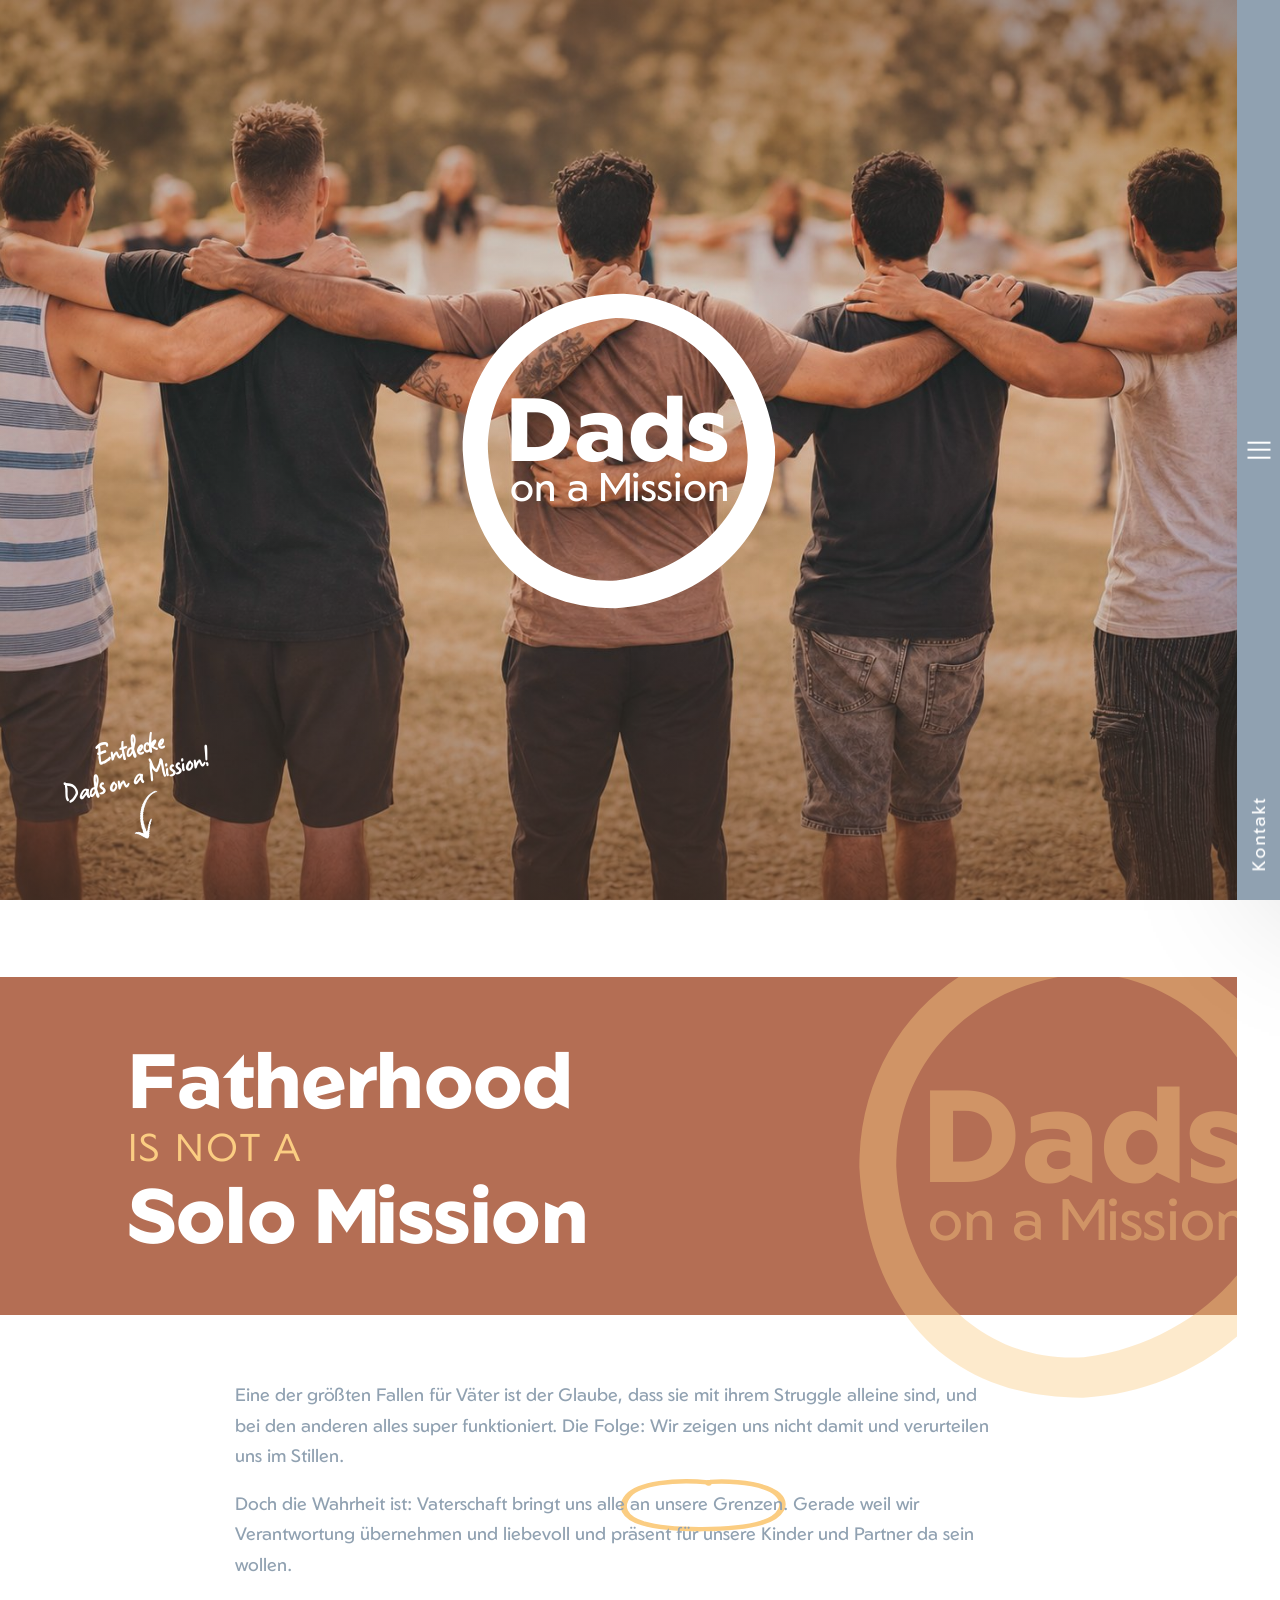
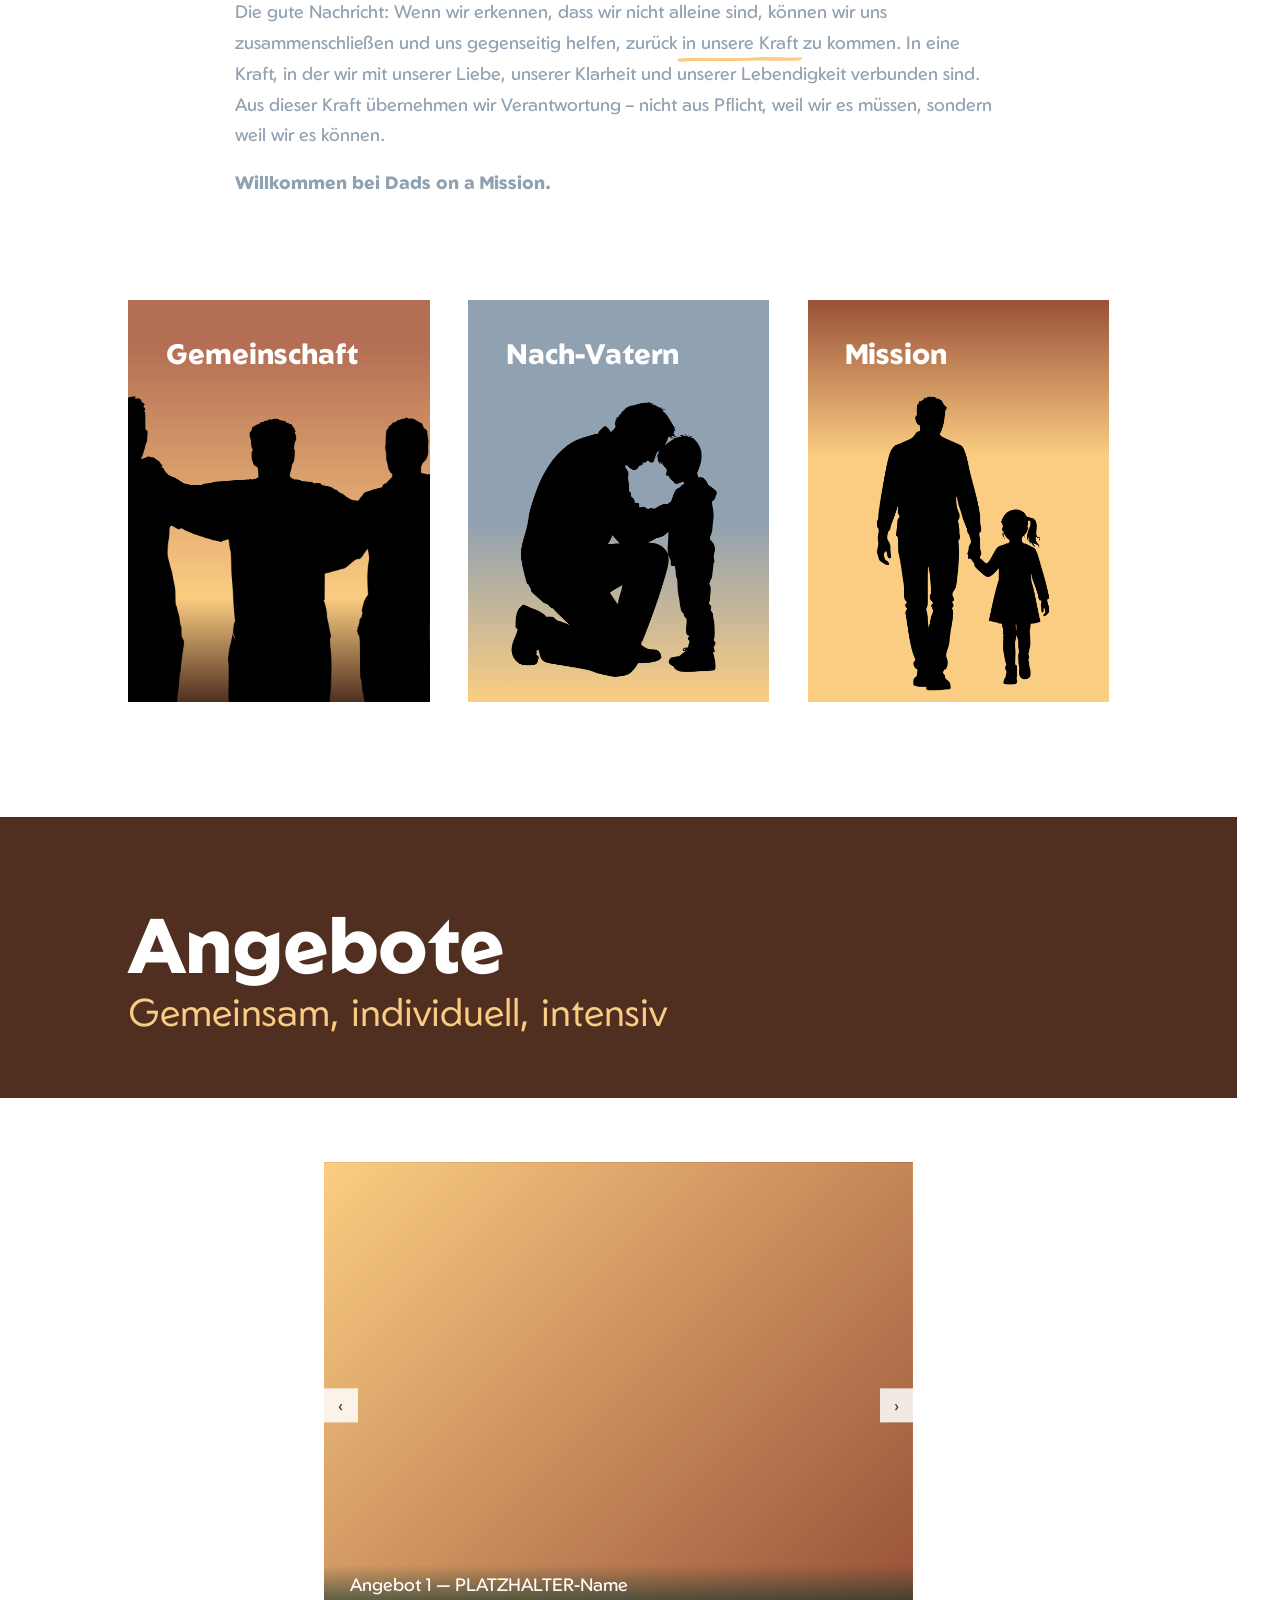
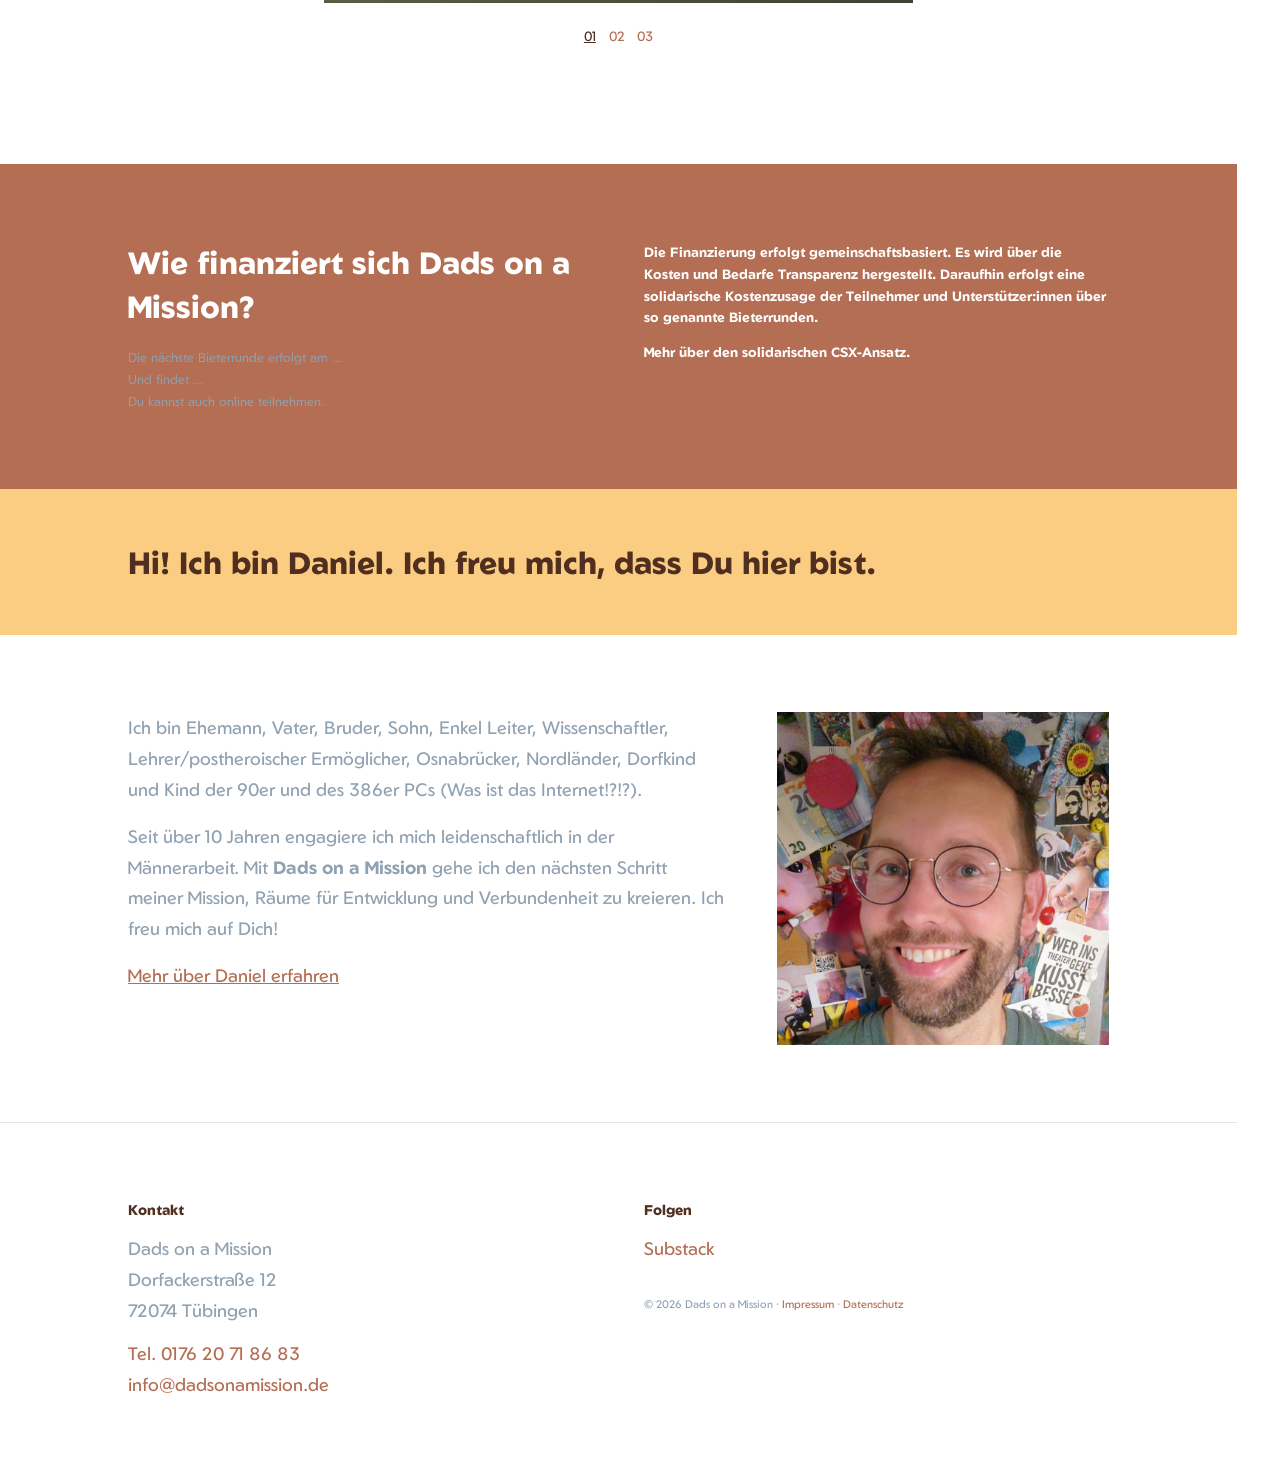
==== commit 97c63817: "Add files via upload" ====
--- a/index.html
+++ b/index.html
@@ -163,15 +163,16 @@
          Weißlich, die Überschrift wird Cadet Gray, und der Reflexionstext
          plus eine kursive Kurz-Tagline (Dark Leather, rechtsbündig unten)
          blenden ein. Alle drei sind Links zur jeweiligen Unterseite. Die
-         Silhouetten sind bewusst als Base64-Daten-URI eingebettet statt
-         als externer Datei-Link (assets/silhouette-*.svg als Quelldatei
-         bleibt trotzdem erhalten) — bei externem Link senden manche
-         Server SVGs mit falschem/fehlendem MIME-Type, was Firefox
-         (anders als Chrome) zum kompletten Nichtanzeigen des Bildes
-         veranlasst. -->
+         Silhouetten sind PNGs (assets/silhouette-*.png, mit Transparenz)
+         statt SVG — externe SVGs hatten in Firefox nach Server-Upload
+         Darstellungsprobleme (vermutlich serverseitiger MIME-Type), die
+         auch mit Base64-Einbettung nicht zuverlässig behoben werden
+         konnten; PNG ist als Format eindeutiger unterstützt. Die
+         Original-SVG-Quelldateien bleiben zusätzlich im assets-Ordner
+         erhalten. -->
     <section class="cards-section">
       <a class="info-card info-card--gemeinschaft" href="vision-mitmachen.html">
-        <img class="info-card-silhouette" src="[data-uri]" alt="" aria-hidden="true">
+        <img class="info-card-silhouette" src="assets/silhouette-gemeinschaft.png" alt="" aria-hidden="true">
         <h2>Gemeinschaft</h2>
         <div class="info-card-reveal">
           <p>Ich habe lange geglaubt, ein guter Vater trägt alles allein. Heute bin ich überzeugt: Genau dieser Glaube hält viele von uns davon ab, die Väter zu sein, die wir sein möchten.</p>
@@ -179,7 +180,7 @@
         </div>
       </a>
       <a class="info-card info-card--nachvatern" href="wie-ich-arbeite.html">
-        <img class="info-card-silhouette" src="[data-uri]" alt="" aria-hidden="true">
+        <img class="info-card-silhouette" src="assets/silhouette-nachvatern.png" alt="" aria-hidden="true">
         <h2>Nach-Vatern</h2>
         <div class="info-card-reveal">
           <p>Der Alltag als Vater bringt uns an unsere Grenzen. Um immer wieder in unsere Kraft und Liebe zurückzukehren, hilft es, uns selbst als guter Vater zu begegnen: Mit Klarheit und Verantwortlichkeit wie auch mit Güte, Verständnis und Liebe. Diesen Weg nenne ich Nach-Vatern.</p>
@@ -187,7 +188,7 @@
         </div>
       </a>
       <a class="info-card info-card--mission" href="warum-mission.html">
-        <img class="info-card-silhouette" src="[data-uri]" alt="" aria-hidden="true">
+        <img class="info-card-silhouette" src="assets/silhouette-mission.png" alt="" aria-hidden="true">
         <h2>Mission</h2>
         <div class="info-card-reveal">
           <p>PLATZHALTER: Text zu unserer Mission folgt hier.</p>
--- a/style.css
+++ b/style.css
@@ -822,12 +822,18 @@
 .info-card--mission{background:linear-gradient(180deg, #995138 0%, #FBCD82 39%, #FBCD82 100%);}
 
 @media (max-width:900px){
-  .cards-section{padding:8% 8% 16%;flex-direction:column;gap:8%;}
-  .info-card{padding:8%;aspect-ratio:auto;}
+  .cards-section{padding:8% 8% 16%;flex-direction:column;gap:28px;}
+  .info-card{padding:8%;aspect-ratio:3/4;flex:none;overflow:visible;} /* festes Seitenverhältnis wie Desktop statt rein textabhängiger Höhe — overflow:visible als Sicherheitsnetz, falls Text bei sehr schmalen Screens doch mehr Platz braucht, als 3:4 hergibt */
   .info-card h2{font-size:28px;margin-bottom:16px;}
   .info-card-reveal p{font-size:16px;line-height:24px;}
-  /* Auf Mobil sind Zeiger-Hover-Effekte unzuverlässig (Touch) — Reveal-Text
-     dort direkt sichtbar statt an :hover gekoppelt. */
+}
+
+/* Dauerhaft "aufgeklappter" Zustand (Verlauf/Silhouette aus, Text sichtbar)
+   NUR für Geräte ohne zuverlässigen Hover (Touch) — bewusst an die
+   Eingabefähigkeit gekoppelt, nicht an die Fensterbreite. Ein schmales
+   Desktop-Fenster mit Maus zeigt dadurch weiterhin ganz normal Verlauf +
+   Hover-Effekt, auch unterhalb von 900px Breite. */
+@media (hover:none), (pointer:coarse){
   .info-card-reveal{opacity:1;transform:none;}
   .info-card{background:#FBF8F2 !important;color:var(--c-ink);}
   .info-card h2{color:var(--c-grey);}
@@ -1078,14 +1084,14 @@
 .wia-image img{width:100%;height:auto;display:block;}
 
 @media (max-width:900px){
-  .wia-content{padding:0 8% 16%;flex-direction:column;gap:12%;}
-  .wia-quotes{flex-direction:column;gap:12%;}
+  .wia-content{padding:0 8% 16%;flex-direction:column;gap:40px;}
+  .wia-quotes{flex-direction:column;gap:40px;flex:none;}
+  .wia-image{max-width:70%;margin:0 auto;flex:none;}
   .wia-quote-block{padding-top:40px;}
   .wia-quote-block .wia-mark{font-size:70px;top:-30px;left:-6px;}
   .wia-text-en,.wia-text-de{font-size:16px;line-height:24px;}
   .wia-attribution{font-size:14px;margin-top:12px;}
   .wia-quote-de{padding:24px 20px;}
-  .wia-image{max-width:70%;margin:0 auto;}
 }
 
 /* ==========================================================================
@@ -1118,7 +1124,7 @@
 }
 
 @media (max-width:900px){
-  .finance-section{padding:14% 8%;gap:8%;}
+  .finance-section{padding:14% 8%;gap:24px;}
   .finance-section h2{margin-bottom:5%;}
   .finance-meta{font-size:15px;line-height:22px;}
   .finance-right p{font-size:16px;line-height:24px;margin-bottom:16px;}
@@ -1153,7 +1159,7 @@
 
 @media (max-width:900px){
   .daniel-headline{padding:8% 8%;}
-  .daniel-content{padding:10% 8%;gap:8%;flex-direction:column-reverse;}
+  .daniel-content{padding:10% 8%;gap:28px;flex-direction:column-reverse;}
   .daniel-text p{margin-bottom:16px;}
   .daniel-photo{flex:0 1 auto;max-width:70%;margin:0 auto;}
 }
@@ -1333,7 +1339,7 @@
   .gold-body-after-cutout{padding-top:6%;}
   .gold-body p{font-size:16px;line-height:24px;margin-bottom:16px;}
   .gold-banner{margin:6% 0;}
-  .gold-questions-wrap{max-width:100%;padding:4% 8% 14%;flex-direction:column;gap:6%;}
+  .gold-questions-wrap{max-width:100%;padding:4% 8% 14%;flex-direction:column;gap:20px;}
   .gold-questions{flex:1 1 auto;}
   .gold-illustration{flex:1 1 auto;max-width:60%;margin:0 auto;}
   .gold-questions li br.lb{display:none;}
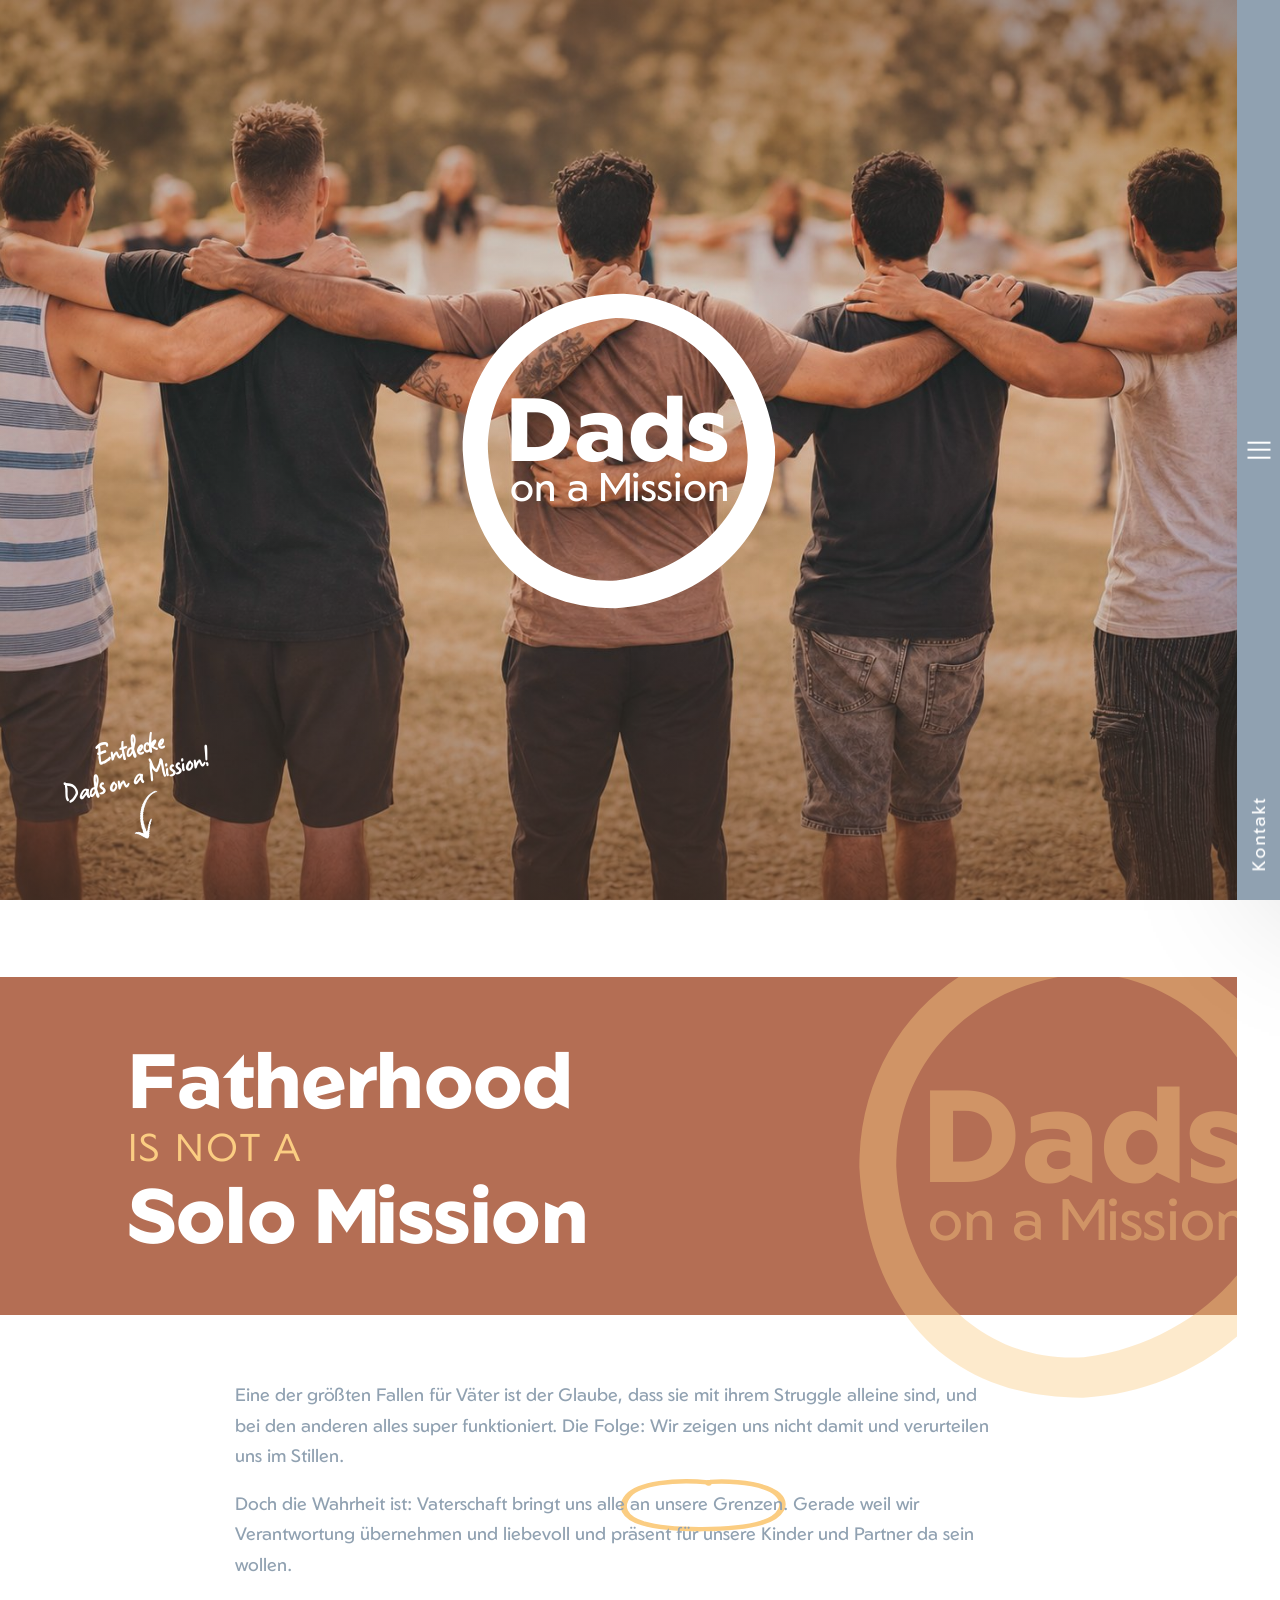
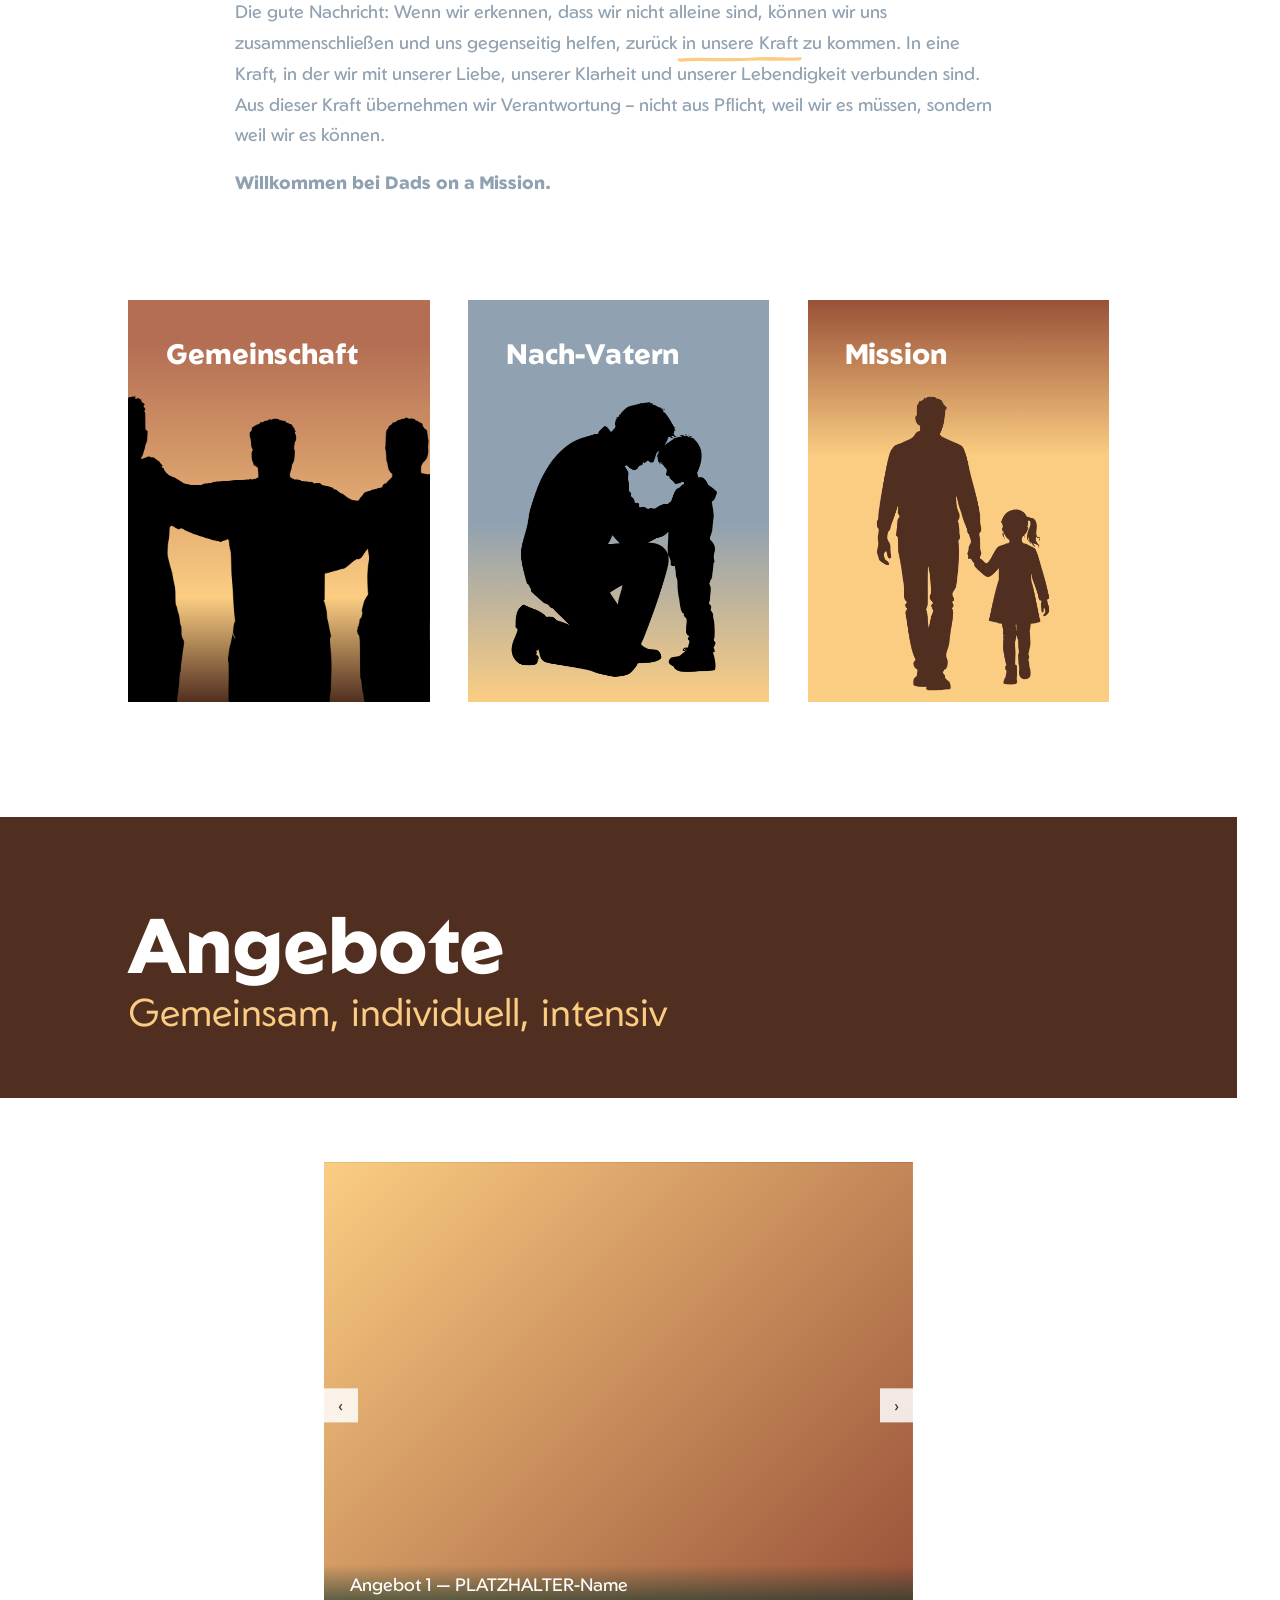
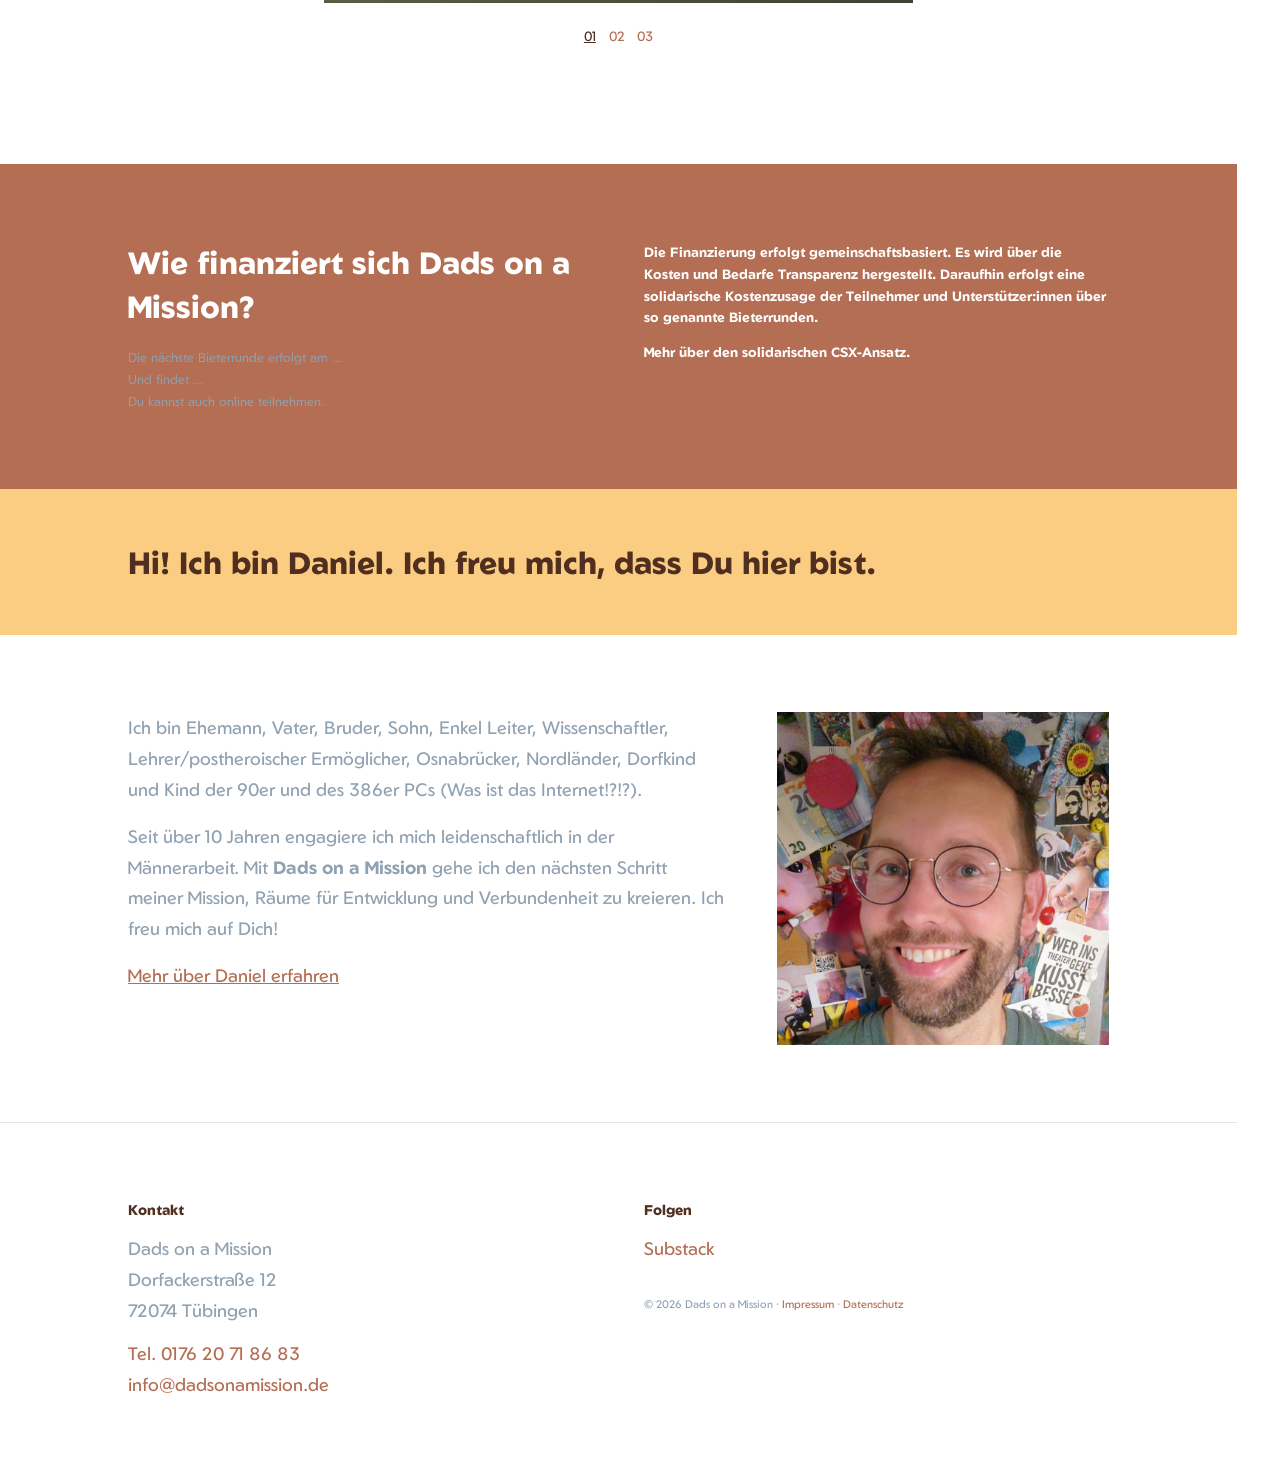
==== commit 02491ff1: "Add files via upload" ====
--- a/index.html
+++ b/index.html
@@ -188,7 +188,7 @@
         </div>
       </a>
       <a class="info-card info-card--mission" href="warum-mission.html">
-        <img class="info-card-silhouette" src="assets/silhouette-mission.png" alt="" aria-hidden="true">
+        <img class="info-card-silhouette" src="assets/silhouette-mission-darkleather.png" alt="" aria-hidden="true">
         <h2>Mission</h2>
         <div class="info-card-reveal">
           <p>PLATZHALTER: Text zu unserer Mission folgt hier.</p>
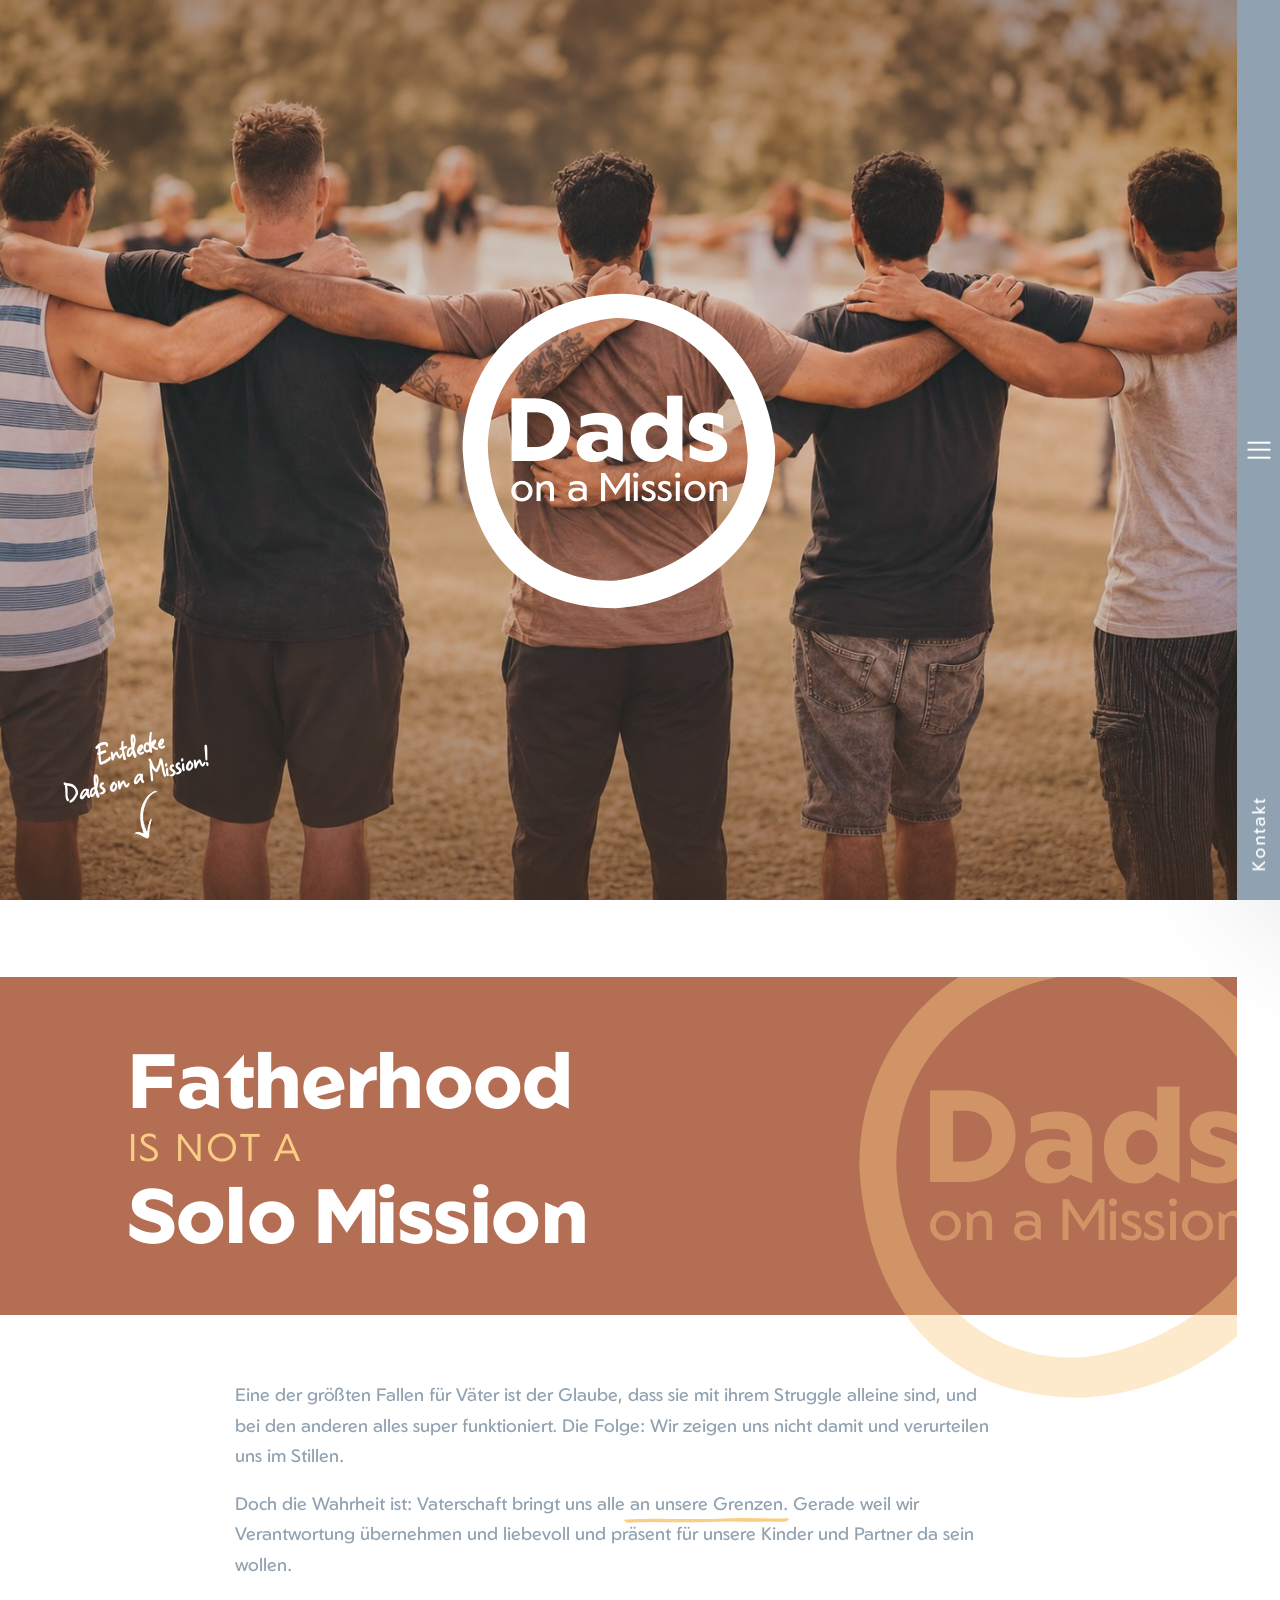
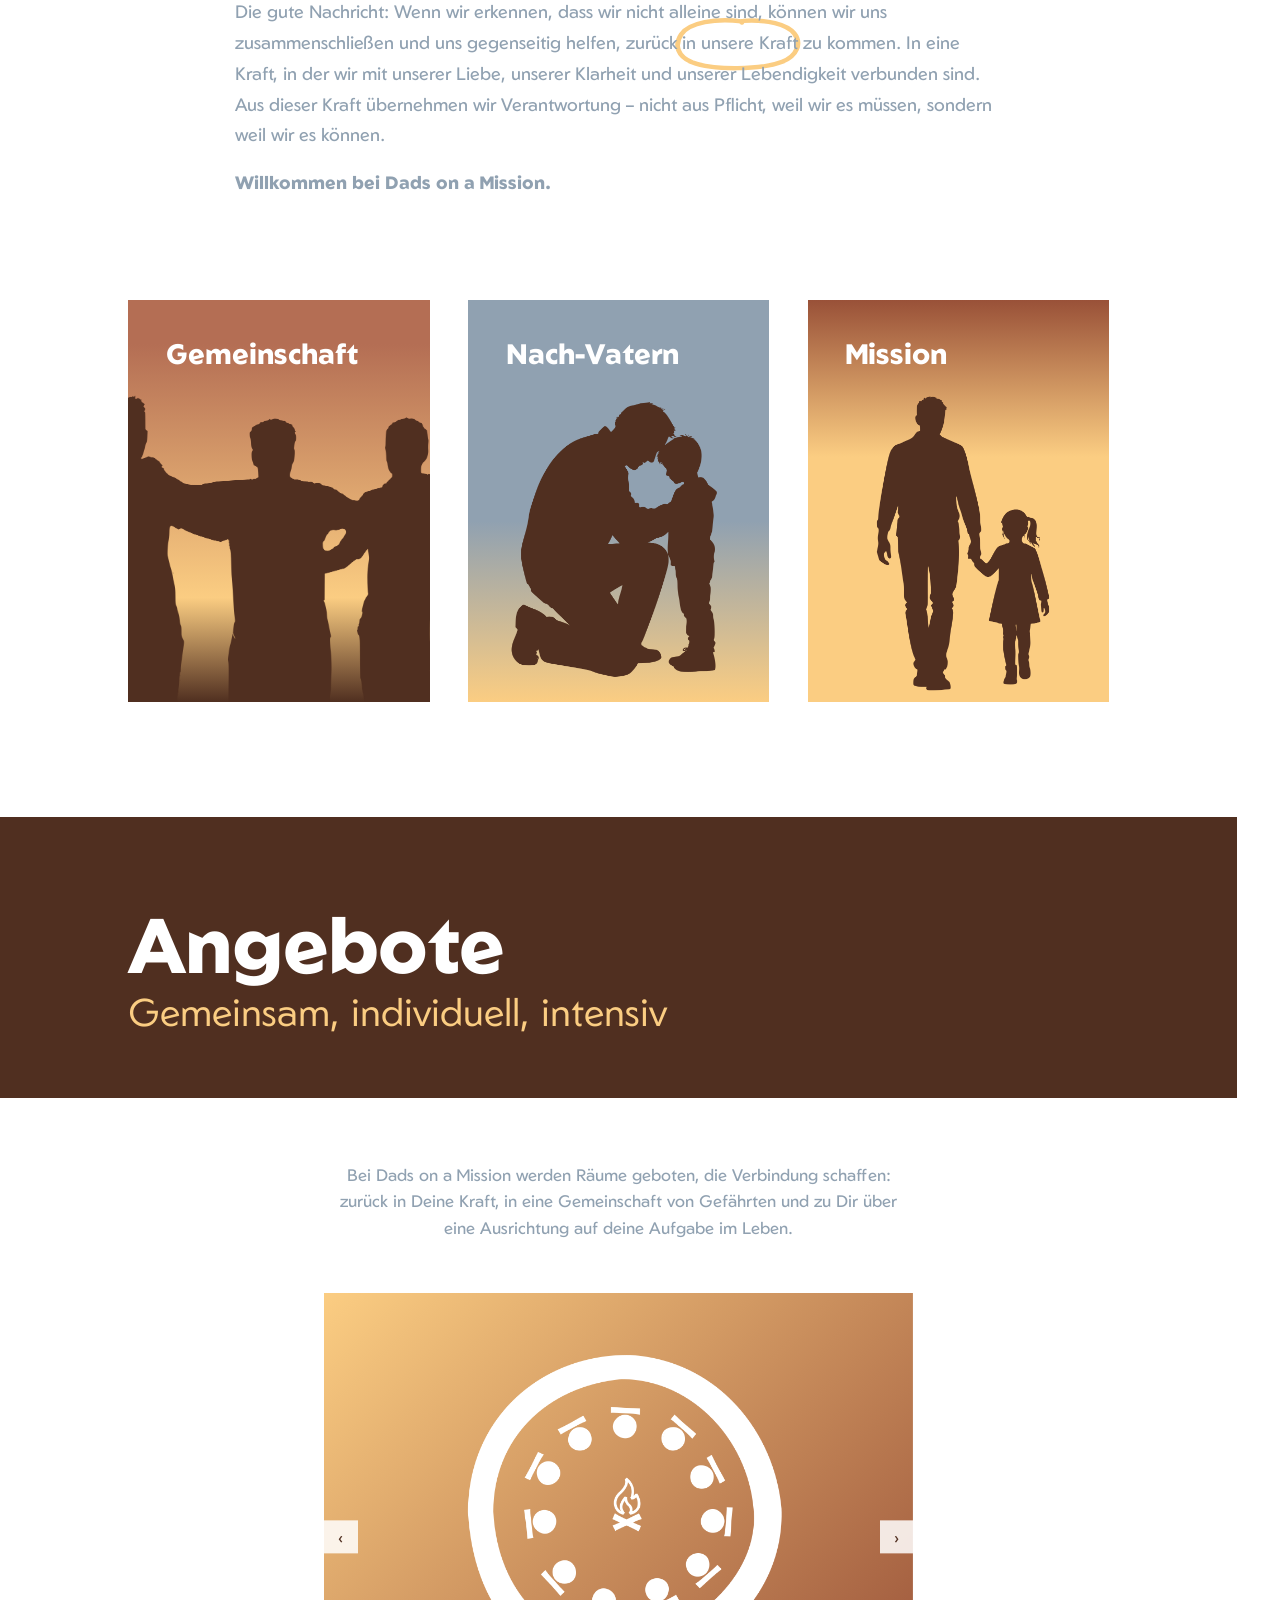
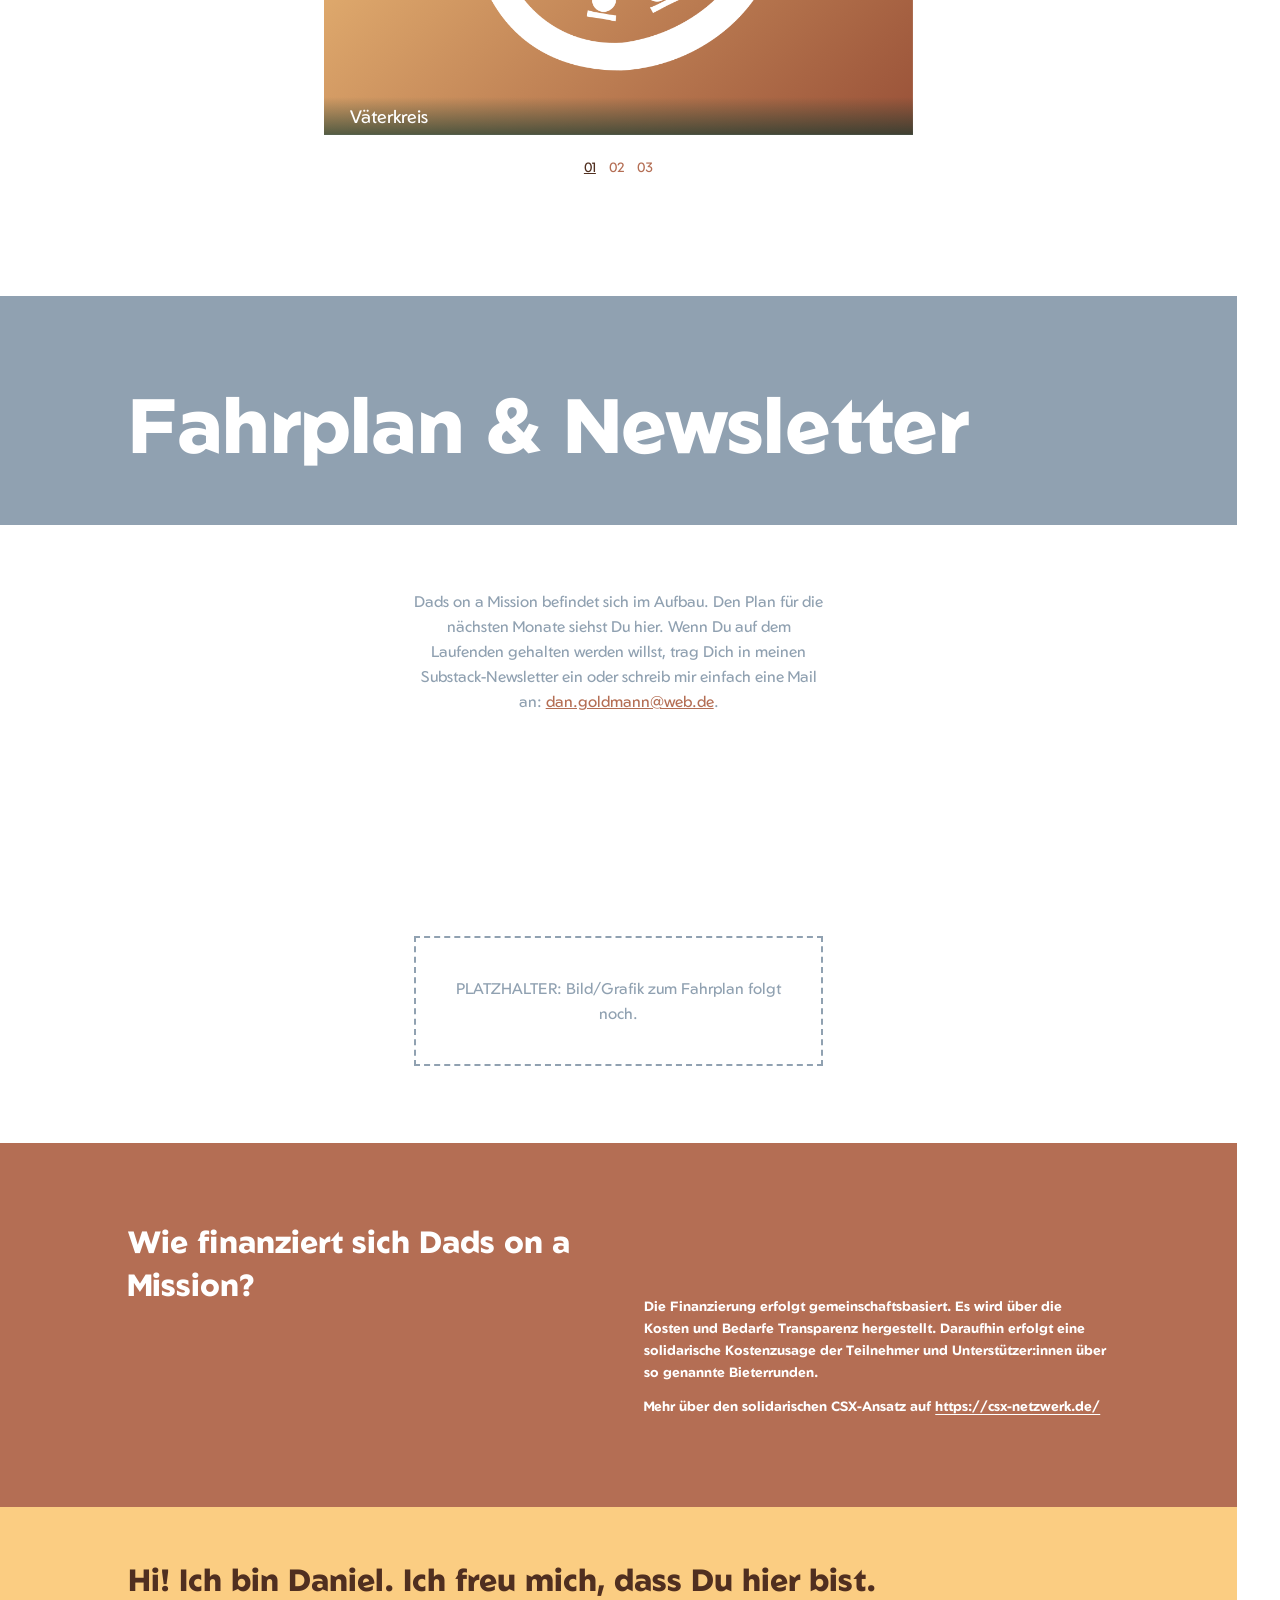
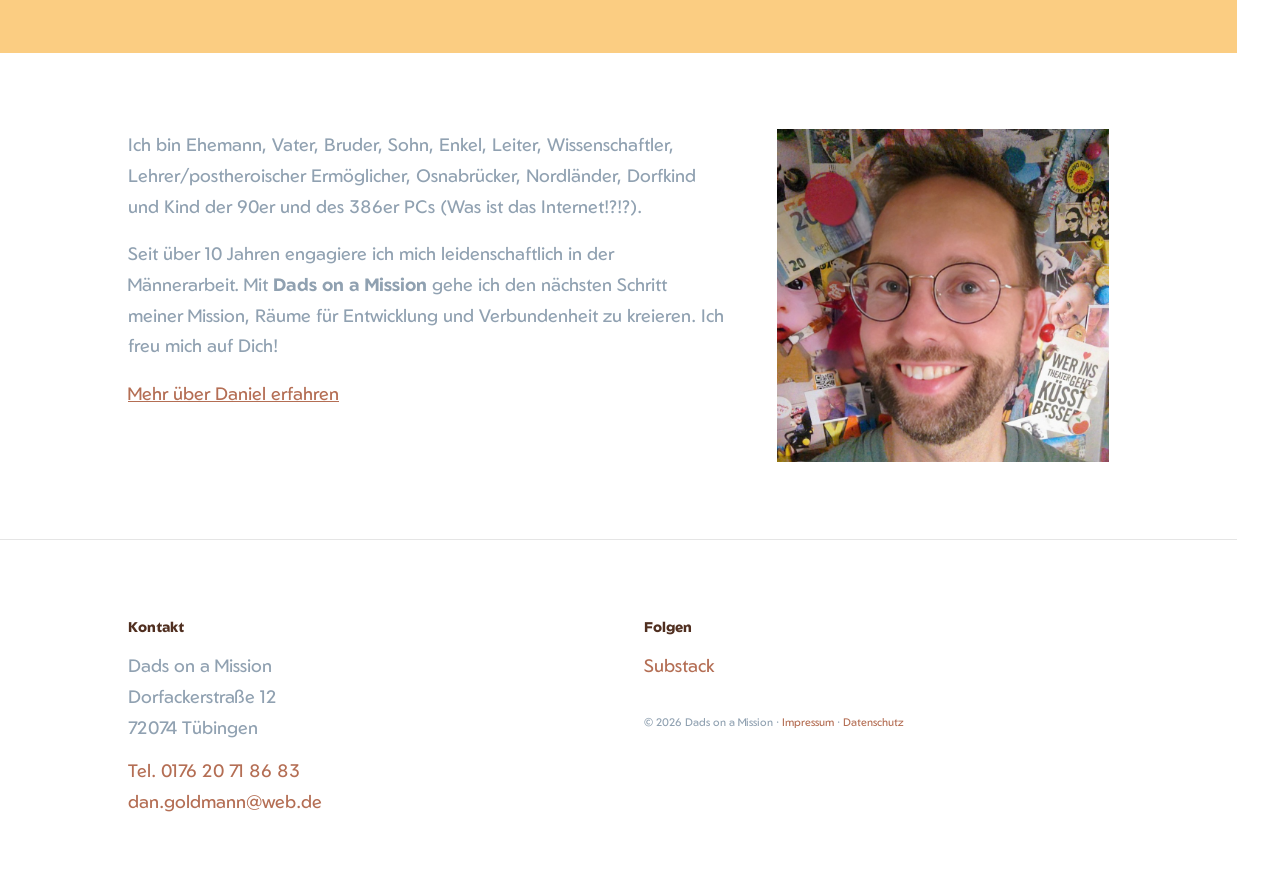
==== commit cb6df77b: "Add files via upload" ====
--- a/index.html
+++ b/index.html
@@ -53,7 +53,7 @@
             </ul>
           </div>
           <div class="link-side">
-            <div class="box top"><a href="index.html">Blog</a></div>
+            <div class="box top"><a href="https://danielgoldmann.substack.com/" target="_blank" rel="noopener">Blog</a></div>
             <div class="box bottom">
               <a href="index.html" aria-label="Zur Startseite" class="menu-logo-link">
                 <svg viewBox="0 0 210 210" aria-hidden="true" xmlns="http://www.w3.org/2000/svg"><path style="fill:#ffffff;fill-opacity:1;stroke-width:0.264583" d="M 108.29781,6.4218302 C 52.695097,5.673423 6.3625908,45.864101 6.3626421,105.2086 9.7301823,164.92728 42.592305,205.20875 103.05933,204.83452 157.9137,201.84116 205.67874,158.56626 203.43361,102.96353 199.31771,55.59271 163.90054,9.7893706 108.29781,6.4218302 Z m -5.378,15.2094068 c 45.56339,7.2e-5 81.75144,40.678257 83.24822,86.241643 0.74829,37.3315 -36.18812,73.51955 -82.87404,79.50645 -43.6925,2.61918 -78.383849,-30.20128 -81.003162,-82.49987 6.8e-5,-45.563388 33.194708,-78.758028 80.628982,-83.248223 z" /><text style="font-size:56.4444px;fill:#ffffff" x="33.477898" y="111.69743"><tspan style="font-weight:800;font-family:'Geom', sans-serif;fill:#ffffff" x="33.477898" y="111.69743">Dads</tspan></text><text style="font-size:25.2236px;fill:#ffffff" x="36.118958" y="136.92235"><tspan style="font-weight:400;font-family:'Geom', sans-serif;fill:#ffffff" x="36.118958" y="136.92235">on a Mission</tspan></text></svg>
@@ -77,7 +77,7 @@
         <p class="contact-address">Dads on a Mission<br>Dorfackerstraße 12<br>72074 Tübingen</p>
         <div class="contact-details-col2">
           <a href="tel:+4917620718683">Tel. 0176 20 71 86 83</a>
-          <a href="mailto:info@dadsonamission.de">info@dadsonamission.de</a>
+          <a href="mailto:dan.goldmann@web.de">dan.goldmann@web.de</a>
         </div>
       </div>
       <div class="contact-map">
@@ -149,8 +149,8 @@
       <div class="pitch-content">
         <div class="pitch-story">
           <p>Eine der größten Fallen für Väter ist der Glaube, dass sie mit ihrem Struggle alleine sind, und bei den anderen alles super funktioniert. Die Folge: Wir zeigen uns nicht damit und verurteilen uns im Stillen.</p>
-          <p>Doch die Wahrheit ist: Vaterschaft bringt uns alle <span class="highlight-circle" data-highlight>an unsere Grenzen<svg class="highlight-svg" viewBox="0 0 220 90" preserveAspectRatio="none" aria-hidden="true"><path d="M112,8 C70,2 25,10 12,32 C0,52 6,72 30,83 C65,98 145,97 180,82 C205,71 213,48 200,30 C188,14 155,4 115,7 C113,7 111,9 113,10" /></svg></span>. Gerade weil wir Verantwortung übernehmen und liebevoll und präsent für unsere Kinder und Partner da sein wollen.</p>
-          <p>Die gute Nachricht: Wenn wir erkennen, dass wir nicht alleine sind, können wir uns zusammenschließen und uns gegenseitig helfen, zurück <span class="highlight-underline" data-highlight>in unsere Kraft<svg class="highlight-svg" viewBox="0 0 220 24" preserveAspectRatio="none" aria-hidden="true"><path class="highlight-stroke-forth" d="M4,14 C45,6 90,18 135,10 C165,4 195,14 216,9" /><path class="highlight-stroke-back" d="M214,15 C180,20 140,10 110,17 C70,22 35,12 6,20" /></svg></span> zu kommen. In eine Kraft, in der wir mit unserer Liebe, unserer Klarheit und unserer Lebendigkeit verbunden sind. Aus dieser Kraft übernehmen wir Verantwortung – nicht aus Pflicht, weil wir es müssen, sondern weil wir es können.</p>
+          <p>Doch die Wahrheit ist: Vaterschaft bringt uns alle <span class="highlight-underline" data-highlight>an unsere Grenzen<svg class="highlight-svg" viewBox="0 0 220 24" preserveAspectRatio="none" aria-hidden="true"><path class="highlight-stroke-forth" d="M4,14 C45,6 90,18 135,10 C165,4 195,14 216,9" /><path class="highlight-stroke-back" d="M214,15 C180,20 140,10 110,17 C70,22 35,12 6,20" /></svg></span>. Gerade weil wir Verantwortung übernehmen und liebevoll und präsent für unsere Kinder und Partner da sein wollen.</p>
+          <p>Die gute Nachricht: Wenn wir erkennen, dass wir nicht alleine sind, können wir uns zusammenschließen und uns gegenseitig helfen, zurück <span class="highlight-circle" data-highlight>in unsere Kraft<svg class="highlight-svg" viewBox="0 0 220 90" preserveAspectRatio="none" aria-hidden="true"><path d="M112,8 C70,2 25,10 12,32 C0,52 6,72 30,83 C65,98 145,97 180,82 C205,71 213,48 200,30 C188,14 155,4 115,7 C113,7 111,9 113,10" /></svg></span> zu kommen. In eine Kraft, in der wir mit unserer Liebe, unserer Klarheit und unserer Lebendigkeit verbunden sind. Aus dieser Kraft übernehmen wir Verantwortung – nicht aus Pflicht, weil wir es müssen, sondern weil wir es können.</p>
           <p class="pitch-cta">Willkommen bei Dads on a Mission.</p>
         </div>
       </div>
@@ -175,7 +175,7 @@
         <img class="info-card-silhouette" src="assets/silhouette-gemeinschaft.png" alt="" aria-hidden="true">
         <h2>Gemeinschaft</h2>
         <div class="info-card-reveal">
-          <p>Ich habe lange geglaubt, ein guter Vater trägt alles allein. Heute bin ich überzeugt: Genau dieser Glaube hält viele von uns davon ab, die Väter zu sein, die wir sein möchten.</p>
+          <p>Viele Väter glauben, ein guter Vater trägt alles allein. Doch genau dieser Glaube hält viele von uns davon ab, die Väter zu sein, die wir sein möchten.</p>
           <p class="info-card-tagline">[Warum Gemeinschaft für Väter wichtig ist.]</p>
         </div>
       </a>
@@ -191,7 +191,7 @@
         <img class="info-card-silhouette" src="assets/silhouette-mission-darkleather.png" alt="" aria-hidden="true">
         <h2>Mission</h2>
         <div class="info-card-reveal">
-          <p>PLATZHALTER: Text zu unserer Mission folgt hier.</p>
+          <p>Wenn wir uns unserer Kraft und Liebe sind, folgen wir - ob wir davon wissen oder nicht - einer Mission. Eine Aufgabe, bei der wir der Welt dienen. Indem wir diese Mission leben, ziehen wir unsere Kinder mit in die Welt.</p>
           <p class="info-card-tagline">[Warum eine Mission für Väter.]</p>
         </div>
       </a>
@@ -210,23 +210,51 @@
         </h2>
       </div>
 
+      <p class="angebote-intro">Bei Dads on a Mission werden Räume geboten, die Verbindung schaffen: zurück in Deine Kraft, in eine Gemeinschaft von Gefährten und zu Dir über eine Ausrichtung auf deine Aufgabe im Leben.</p>
+
       <div class="product-slider" id="productSlider">
         <div class="slides">
-          <div class="slide active" data-index="0">
-            <div class="caption">Angebot 1 — PLATZHALTER-Name</div>
-          </div>
-          <div class="slide" data-index="1">
-            <div class="caption">Angebot 2 — PLATZHALTER-Name</div>
-          </div>
-          <div class="slide" data-index="2">
-            <div class="caption">Angebot 3 — PLATZHALTER-Name</div>
-          </div>
+          <a class="slide active" data-index="0" href="angebote.html">
+            <img class="slide-illustration" src="assets/slide-vaeterkreis.png" alt="">
+            <div class="caption">Väterkreis</div>
+          </a>
+          <a class="slide" data-index="1" href="angebote.html">
+            <img class="slide-illustration" src="assets/slide-einzelbegleitung.png" alt="">
+            <div class="caption">Einzelbegleitung</div>
+          </a>
+          <a class="slide" data-index="2" href="angebote.html">
+            <img class="slide-illustration" src="assets/slide-missionsworkshop.png" alt="">
+            <div class="caption">Missionsworkshop</div>
+          </a>
         </div>
         <div class="arrows">
           <button type="button" id="prevSlide" aria-label="Vorheriges Angebot">&lsaquo;</button>
           <button type="button" id="nextSlide" aria-label="Nächstes Angebot">&rsaquo;</button>
         </div>
         <div class="pager" id="sliderPager"></div>
+      </div>
+    </section>
+
+    <!-- FAHRPLAN & NEWSLETTER: graues Header-Band (wie Nach-Vatern), dann
+         kurzer Einführungstext, Platzhalter fürs Fahrplan-Bild (folgt noch
+         vom Nutzer), und die Substack-Newsletter-Einbettung (hierher aus
+         "Angebote" verschoben, da hier thematisch passender). -->
+    <section class="fahrplan-section">
+      <div class="fahrplan-heading-band">
+        <h2 class="fahrplan-heading-band-title">Fahrplan &amp; Newsletter</h2>
+      </div>
+      <div class="fahrplan-content">
+        <p>Dads on a Mission befindet sich im Aufbau. Den Plan für die nächsten Monate siehst Du hier. Wenn Du auf dem Laufenden gehalten werden willst, trag Dich in meinen Substack-Newsletter ein oder schreib mir einfach eine Mail an: <a href="mailto:dan.goldmann@web.de">dan.goldmann@web.de</a>.</p>
+
+        <div class="newsletter-embed">
+          <div class="newsletter-embed-crop">
+            <iframe src="https://danielgoldmann.substack.com/embed?transparent=1" height="320" style="border: 0; background: transparent" frameborder="0" scrolling="no" title="Newsletter-Anmeldung von Dads on a Mission"></iframe>
+          </div>
+        </div>
+
+        <div class="fahrplan-image-placeholder">
+          <p class="subpage-placeholder-note">PLATZHALTER: Bild/Grafik zum Fahrplan folgt noch.</p>
+        </div>
       </div>
     </section>
 
@@ -234,15 +262,10 @@
     <section class="finance-section">
       <div class="finance-left">
         <h2>Wie finanziert sich Dads on a Mission?</h2>
-        <p class="finance-meta">
-          Die nächste Bieterrunde erfolgt am … <br>
-          Und findet … <br>
-          Du kannst auch online teilnehmen.
-        </p>
       </div>
       <div class="finance-right">
         <p>Die Finanzierung erfolgt gemeinschaftsbasiert. Es wird über die Kosten und Bedarfe Transparenz hergestellt. Daraufhin erfolgt eine solidarische Kostenzusage der Teilnehmer und Unterstützer:innen über so genannte Bieterrunden.</p>
-        <p>Mehr über den solidarischen CSX-Ansatz.</p>
+        <p>Mehr über den solidarischen CSX-Ansatz auf <a href="https://csx-netzwerk.de/" target="_blank" rel="noopener">https://csx-netzwerk.de/</a></p>
       </div>
     </section>
 
@@ -253,7 +276,7 @@
       </div>
       <div class="daniel-content">
         <div class="daniel-text">
-          <p>Ich bin Ehemann, Vater, Bruder, Sohn, Enkel Leiter, Wissenschaftler, Lehrer/postheroischer Ermöglicher, Osnabrücker, Nordländer, Dorfkind und Kind der 90er und des 386er PCs (Was ist das Internet!?!?).</p>
+          <p>Ich bin Ehemann, Vater, Bruder, Sohn, Enkel, Leiter, Wissenschaftler, Lehrer/postheroischer Ermöglicher, Osnabrücker, Nordländer, Dorfkind und Kind der 90er und des 386er PCs (Was ist das Internet!?!?).</p>
           <p>Seit über 10 Jahren engagiere ich mich leidenschaftlich in der Männerarbeit. Mit <strong>Dads on a Mission</strong> gehe ich den nächsten Schritt meiner Mission, Räume für Entwicklung und Verbundenheit zu kreieren. Ich freu mich auf Dich!</p>
           <p><a href="das-bin-ich.html">Mehr über Daniel erfahren</a></p>
         </div>
@@ -277,13 +300,13 @@
         </p>
         <p style="margin-top:1vw;">
           <a href="tel:+4917620718683">Tel. 0176 20 71 86 83</a><br>
-          <a href="mailto:info@dadsonamission.de">info@dadsonamission.de</a>
+          <a href="mailto:dan.goldmann@web.de">dan.goldmann@web.de</a>
         </p>
       </div>
       <div class="column">
         <h3>Folgen</h3>
         <ul class="socials">
-          <li><a href="https://substack.com/@danielgoldmann" target="_blank" rel="noopener">Substack</a></li>
+          <li><a href="https://danielgoldmann.substack.com/" target="_blank" rel="noopener">Substack</a></li>
         </ul>
         <p class="fineprint">© 2026 Dads on a Mission · <a href="impressum.html">Impressum</a> · <a href="datenschutz.html">Datenschutz</a></p>
       </div>
--- a/style.css
+++ b/style.css
@@ -697,17 +697,16 @@
   stroke-linecap:round;
   stroke-dasharray:600;
   stroke-dashoffset:600;
-  transition:stroke-dashoffset 1.1s ease-out; /* zurück auf Original-Geschwindigkeit (vorher testweise 2.2s) */
-}
+  transition:stroke-dashoffset 1.1s ease-out;
+}
+/* Reihenfolge jetzt: zuerst die Unterstreichung von "an unsere Grenzen"
+   (Hin- und Her-Bewegung, startet 1s nachdem der Abschnitt ins Bild
+   kommt), danach mit 0.5s Abstand der Kreis um "in unsere Kraft". */
+.highlight-underline .highlight-stroke-forth{transition-delay:1s;} /* 1s Verzögerung nach Sichtbarwerden des Abschnitts */
+.highlight-underline .highlight-stroke-back{transition-delay:2.1s;} /* direkt im Anschluss an den ersten Strich (1s + 1.1s) */
+.highlight-underline.is-drawn .highlight-svg path{stroke-dashoffset:0;}
+.highlight-circle .highlight-svg path{transition-delay:3.45s;} /* 0.25s nach Ende der Unterstreichung (2.1s + 1.1s + 0.25s) */
 .highlight-circle.is-drawn .highlight-svg path{stroke-dashoffset:0;}
-/* Unterstreichung als Hin- und Her-Bewegung: erster Strich ("Hin") startet
-   0.5s nachdem der Kreis fertig gezeichnet ist (1.1s + 0.5s); der
-   Rückstrich ("Her", eigener, leicht tiefer versetzter Pfad, in
-   Gegenrichtung gezeichnet) folgt direkt danach, sobald der erste Strich
-   fertig ist. */
-.highlight-underline .highlight-stroke-forth{transition-delay:1.6s;}
-.highlight-underline .highlight-stroke-back{transition-delay:2.7s;}
-.highlight-underline.is-drawn .highlight-svg path{stroke-dashoffset:0;}
 
 .pitch-cta{
   color:var(--c-grey);
@@ -764,7 +763,7 @@
   transition:opacity .4s ease-out;
   pointer-events:none;
 }
-.info-card:hover .info-card-silhouette{opacity:0;}
+.info-card:hover .info-card-silhouette{opacity:0.15;} /* bleibt als Schatten sichtbar (85% Transparenz), statt komplett zu verschwinden — gleiche Position wie im Ausgangszustand */
 /* Nach-Vatern und Mission: kleiner und zentriert statt vollflächig, wie in
    der PPTX-Vorlage — beginnt deutlich unterhalb des Schriftzugs (ca. 18%
    der Kartenhöhe), volle eigene Bildproportion (kein Zuschnitt), am
@@ -828,17 +827,15 @@
   .info-card-reveal p{font-size:16px;line-height:24px;}
 }
 
-/* Dauerhaft "aufgeklappter" Zustand (Verlauf/Silhouette aus, Text sichtbar)
-   NUR für Geräte ohne zuverlässigen Hover (Touch) — bewusst an die
-   Eingabefähigkeit gekoppelt, nicht an die Fensterbreite. Ein schmales
-   Desktop-Fenster mit Maus zeigt dadurch weiterhin ganz normal Verlauf +
-   Hover-Effekt, auch unterhalb von 900px Breite. */
-@media (hover:none), (pointer:coarse){
-  .info-card-reveal{opacity:1;transform:none;}
-  .info-card{background:#FBF8F2 !important;color:var(--c-ink);}
-  .info-card h2{color:var(--c-grey);}
-  .info-card-silhouette{opacity:0;}
-}
+/* Tippen-Interaktion für Touch-Geräte: Klasse .is-active wird per JS beim
+   ersten Antippen einer Karte gesetzt (siehe script.js) und verhält sich
+   optisch genau wie :hover — erst der Verlauf, nach dem Tippen die
+   weißliche Fläche mit Text. Zweites Tippen auf dieselbe (bereits
+   aktive) Karte folgt dann ganz normal dem Link. */
+.info-card.is-active{background:#FBF8F2;}
+.info-card.is-active h2{color:var(--c-grey);}
+.info-card.is-active .info-card-reveal{opacity:1; transform:translateY(0);}
+.info-card.is-active .info-card-silhouette{opacity:0.15;} /* bleibt als Schatten sichtbar (85% Transparenz), gleiche Position wie im Ausgangszustand */
 
 /* ==========================================================================
    ALLGEMEINE INHALTS-SEKTIONEN (Container rechts um die Header-Spalte)
@@ -876,12 +873,75 @@
   line-height:1.15;
   margin-top:0.6vw;
 }
+.angebote-intro{
+  max-width:44vw;
+  margin:0 auto 4vw;
+  color:var(--c-grey);
+  font-size:1.3vw;
+  line-height:2.1vw;
+  text-align:center;
+}
+/* Substack-Newsletter-Einbettung: Höhe wie von Substack vorgegeben (320px),
+   Breite aber flexibel statt fest 480px — sonst würde es auf schmalen
+   Handybildschirmen über den Rand hinausragen. 480px bleibt als
+   Maximalbreite erhalten (entspricht der Substack-Vorgabe). */
+.newsletter-embed{
+  max-width:700px; /* breiter als die ursprünglichen 480px, damit der Hinweistext auf weniger Zeilen umbricht und so eher in die bewährte Höhe passt */
+  margin:0 auto 4vw;
+}
+/* Versucht, den oberen Bereich des Substack-Embeds (Überschrift/Branding)
+   optisch auszublenden, da wir den Inhalt des iframes selbst nicht
+   verändern können (andere Domain, Same-Origin-Policy). Reine Schätzung
+   ohne visuelle Kontrolle — 90px oberer Bereich angenommen, verbleibende
+   230px sichtbar. Muss nach echtem Test wahrscheinlich nachjustiert
+   werden (Wert in --nl-crop unten zentral anpassbar). */
+/* Aus den beiden Rückmeldungen (Screenshot 1: alles inkl. Eingabefeld bei
+   90px Zuschnitt sichtbar; Screenshot 2: bei 250px Zuschnitt landet man
+   schon beim rechtlichen Hinweis + Substack-Logo, Eingabefeld nicht mehr
+   da) folgt: das Eingabefeld liegt irgendwo zwischen 90px und 250px von
+   oben. Jetzt zusätzlich nach UNTEN begrenzt (nicht mehr nur oben
+   abgeschnitten, sonst rutscht die Ansicht immer bis zum Ende durch) —
+   zeigt jetzt ein Fenster von 175px bis 245px (70px hoch). Weiterhin
+   Schätzung ohne Sichtprüfung. */
+/* Oberer Zuschnitt (175px) passt laut Rückmeldung. Unten wird jetzt NICHT
+   mehr begrenzt — der Hinweistext unter dem Eingabefeld soll bewusst
+   sichtbar bleiben, das Substack-Logo ganz am Ende darf mit anzeigen
+   (nicht weiter wichtig). Einfacher wieder nur ein Wert statt oben+unten. */
+/* Screenshot zeigt: Hinweistext wird noch abgeschnitten. Vermutlich
+   bricht er in der schmaleren 480px-Spalte auf mehr Zeilen um als in den
+   bisherigen, breiteren Referenz-Screenshots und braucht dadurch mehr
+   Höhe. Iframe-Eigenhöhe (Substacks Render-Fläche) UND sichtbares Fenster
+   vergrößert — sonst könnte Substack den Text bei nur 320px Eigenhöhe gar
+   nicht erst vollständig rendern, egal wie das Fenster positioniert ist. */
+/* Höhe zurück auf den bewährten Wert (320px) — 450px hatte offenbar
+   Substacks eigenes Layout verschoben (mehr Abstand zwischen den
+   Elementen, dadurch stimmte der Crop-Wert nicht mehr). Stattdessen ist
+   jetzt die Spalte breiter (siehe .newsletter-embed), damit der
+   Hinweistext auf weniger Zeilen umbricht und eher in die bestehende
+   Höhe passt. */
+.newsletter-embed-crop{
+  --nl-crop-top: 175px;
+  --nl-iframe-height: 320px;
+  height:calc(var(--nl-iframe-height) - var(--nl-crop-top));
+  overflow:hidden;
+  position:relative;
+}
+.newsletter-embed-crop iframe{
+  position:absolute;
+  top:calc(-1 * var(--nl-crop-top));
+  left:0;
+  width:100%;
+  height:var(--nl-iframe-height);
+  display:block;
+}
 @media (max-width:900px){
   #container{margin-right:0;}
   .section{padding:16% 8%;}
   .angebote-heading-band{margin:-16% -8% 8%;padding:16% 8% 8%;}
   .angebote-heading-main{font-size:32px;line-height:36px;}
   .angebote-heading-sub{font-size:20px;line-height:26px;margin-top:8px;}
+  .angebote-intro{max-width:100%;font-size:17px;line-height:26px;margin-bottom:8%;}
+  .newsletter-embed{max-width:100%;padding:0 4%;margin-bottom:8%;}
 }
 
 /* ==========================================================================
@@ -904,12 +964,22 @@
   position:absolute; inset:0;
   opacity:0;
   transition:opacity .5s ease-in-out;
-  /* PLATZHALTER: je Produkt eigenes Foto */
+  /* Hintergrund bleibt bewusst der Farbverlauf (Platzhalter für später ggf.
+     echte Fotos) — die Illustrationen liegen als weißes Line-Art darüber. */
   background-image:linear-gradient(135deg,#FBCD82,#995138);
   background-size:cover;
   background-position:center;
   display:flex;
   align-items:flex-end;
+  text-decoration:none;
+}
+.slide-illustration{
+  position:absolute;
+  inset:12%; /* symmetrisch statt oben/unten unterschiedlich groß — dadurch wirklich vertikal mittig */
+  width:76%;
+  height:auto;
+  margin:auto;
+  object-fit:contain;
 }
 .product-slider .slide.active{opacity:1;}
 .product-slider .slide .caption{
@@ -1095,9 +1165,60 @@
 }
 
 /* ==========================================================================
+   FAHRPLAN & NEWSLETTER — graues Header-Band (wie .nachvatern-heading-band),
+   darunter Einführungstext, Fahrplan-Bild-Platzhalter und die
+   Substack-Newsletter-Einbettung (aus "Angebote" hierher verschoben).
+   ========================================================================== */
+.fahrplan-section{
+  position:relative;
+  z-index:30;
+  background-color:var(--c-bg); /* sonst scheint das fest positionierte Hero-Foto durch, wie bei den anderen Sektionen auch */
+}
+.fahrplan-heading-band{
+  background-color:var(--c-grey);
+  padding:7vw 10vw 5vw;
+}
+.fahrplan-heading-band-title{
+  margin:0;
+  color:#fff;
+  font-weight:800;
+  font-size:6vw;
+  line-height:0.98;
+  letter-spacing:-0.01em;
+}
+.fahrplan-content{
+  max-width:52vw;
+  margin:0 auto;
+  padding:5vw 10vw 6vw;
+  text-align:center;
+}
+.fahrplan-content p{
+  color:var(--c-grey);
+  font-size:1.2vw;
+  line-height:1.95vw;
+  margin:0 0 2vw;
+}
+.fahrplan-content p a{color:var(--c-accent);text-decoration:underline;}
+.fahrplan-content p a:hover{color:var(--c-ink);}
+.fahrplan-image-placeholder{
+  background-color:#fff;
+  border:2px dashed var(--c-grey);
+  padding:3vw 2vw;
+  margin:3vw 0 0;
+}
+.fahrplan-image-placeholder .subpage-placeholder-note{margin:0;}
+@media (max-width:900px){
+  .fahrplan-heading-band{padding:16% 8% 8%;}
+  .fahrplan-heading-band-title{font-size:44px;line-height:44px;}
+  .fahrplan-content{max-width:100%;padding:8%;}
+  .fahrplan-content p{font-size:17px;line-height:26px;margin-bottom:8%;}
+  .fahrplan-image-placeholder{padding:12% 8%;margin-bottom:8%;}
+}
+
+/* ==========================================================================
    FINANZIERUNG — "Wie finanziert sich Dads on a Mission?" (aus Folie 1 der
-   PPTX). Santa-Fe-Fläche, zweispaltig: links Überschrift + Praxis-Infos zur
-   nächsten Bieterrunde, rechts der Erklärtext zur Finanzierung.
+   PPTX). Santa-Fe-Fläche, zweispaltig: links Überschrift, rechts der
+   Erklärtext zur Finanzierung (um 2cm nach unten versetzt).
    ========================================================================== */
 .finance-section{
   display:flex;
@@ -1109,24 +1230,24 @@
 }
 .finance-left,.finance-right{flex:1 1 320px;}
 .finance-section h2{color:#fff;margin-bottom:1.5vw;}
-.finance-meta{
-  font-family:var(--font-accent);
-  font-weight:300;
-  color:var(--c-grey);
-  font-size:1vw;
-  line-height:1.7vw;
-}
+.finance-right{margin-top:2cm;}
 .finance-right p{
   font-weight:700;
   font-size:1.05vw;
   line-height:1.7vw;
   margin-bottom:1vw;
 }
+.finance-right p a{
+  color:#fff;
+  text-decoration:underline;
+  text-underline-offset:0.2vw;
+}
+.finance-right p a:hover{color:var(--c-grey);}
 
 @media (max-width:900px){
   .finance-section{padding:14% 8%;gap:24px;}
   .finance-section h2{margin-bottom:5%;}
-  .finance-meta{font-size:15px;line-height:22px;}
+  .finance-right{margin-top:1cm;}
   .finance-right p{font-size:16px;line-height:24px;margin-bottom:16px;}
 }
 
@@ -1368,6 +1489,124 @@
 .legal-content a:hover{color:var(--c-ink);}
 .legal-placeholder{font-style:italic;}
 
+/* VISION & MITMACHEN — Fließtext in der etablierten grauen Optik. */
+/* Header-Band: ahmt .nachvatern-heading-band nach (identische Größe/
+   Struktur), hier in Santa-Fe statt Grau, Schrift weiß (wie im Original). */
+.vision-heading-band{
+  background-color:#B46E54;
+  padding:7vw 10vw 5vw;
+}
+.vision-heading-band-title{
+  margin:0;
+  color:#fff;
+  font-weight:800;
+  font-size:6vw;
+  line-height:0.98;
+  letter-spacing:-0.01em;
+}
+.vision-content{
+  max-width:80vw; /* verbreitert wie beim Textblock der Mission-Seite (Inhaltsbreite dadurch 60vw) */
+  margin:0 auto; /* zentriert, genauso wie auf der Mission-Seite */
+  padding:5vw 10vw 8vw;
+}
+.vision-content p{
+  color:var(--c-grey);
+  font-size:1.05vw;
+  line-height:1.75vw;
+  margin:0 0 1.3vw;
+}
+.vision-cta{
+  font-weight:800;
+  font-size:1.15vw;
+}
+/* Zwischenüberschriften "Gemeinschaft"/"Vision" — gleiche Größe/Farbe wie
+   die frühere, jetzt ersetzte Seiten-H1 (globale h1,h2,h3-Regel). */
+.vision-section-heading{
+  color:var(--c-ink);
+  font-size:2.4vw;
+  line-height:3.4vw;
+  margin:0 0 1.5vw;
+}
+.vision-content .vision-section-heading + p{margin-top:0;}
+.vision-content .vision-cta + .vision-section-heading{margin-top:3vw;}
+@media (max-width:900px){
+  .vision-heading-band{padding:16% 8% 8%;}
+  .vision-heading-band-title{font-size:44px;line-height:44px;}
+  .vision-content{max-width:100%;padding:8% 8% 16%;}
+  .vision-content p{font-size:16px;line-height:25px;margin-bottom:16px;}
+  .vision-cta{font-size:18px;}
+  .vision-section-heading{font-size:28px;line-height:32px;}
+  .vision-content .vision-cta + .vision-section-heading{margin-top:10%;}
+}
+
+/* ==========================================================================
+   MISSION-SEITE (warum-mission.html) — Header-Band ahmt die anderen
+   Header-Bänder nach (Fatherhood/Nach-Vatern/Angebote), hier in Cream statt
+   Santa-Fe/Grau/Dark-Leather, mit Dark-Leather-Schrift statt Weiß. Darunter
+   eingerücktes Rilke-Gedicht, dann Fließtext in normaler Breite (grau),
+   dann zentriert das Under-Construction-Bild.
+   ========================================================================== */
+.mission-heading-band{
+  background-color:var(--c-cream);
+  padding:7vw 10vw 5vw;
+}
+.mission-heading-band-title{
+  margin:0;
+  color:var(--c-ink);
+  font-weight:800;
+  font-size:6vw;
+  line-height:0.98;
+  letter-spacing:-0.01em;
+}
+.mission-content{
+  max-width:80vw; /* nochmals verbreitert, damit der um 1/4 vergrößerte Textblock (60vw) hineinpasst */
+  margin:0 auto;
+  padding:5vw 10vw 6vw;
+}
+.mission-poem{
+  max-width:48vw; /* Zeilenbreite bleibt wie zuvor, jetzt aber zentriert statt linksbündig */
+  margin:0 auto 3vw; /* zentriert das Gedicht in Relation zum (jetzt breiteren) Textblock */
+  padding-left:8vw; /* Einrückung der ersten Zeile bleibt erhalten */
+  color:var(--c-ink);
+}
+.mission-poem p{margin:0 0 0.3vw; font-size:1.15vw; line-height:1.8vw;}
+.mission-poem-title{
+  font-weight:800;
+  margin-bottom:1.2vw !important;
+}
+.mission-poem-attribution{
+  margin-top:1vw !important;
+  color:var(--c-grey);
+  font-size:1.05vw;
+}
+.mission-body{max-width:60vw;margin:0 auto;} /* nochmals um 1/4 breiter (48vw -> 60vw) */
+.mission-body p{
+  color:var(--c-grey);
+  font-size:1.2vw;
+  line-height:1.95vw;
+}
+.under-construction{
+  text-align:center;
+  margin-top:5vw;
+}
+.under-construction img{
+  width:22vw;
+  max-width:320px;
+  height:auto;
+  display:inline-block;
+}
+@media (max-width:900px){
+  .mission-heading-band{padding:16% 8% 8%;}
+  .mission-heading-band-title{font-size:44px;line-height:44px;}
+  .mission-content{max-width:100%;padding:8% 8% 12%;}
+  .mission-poem{padding-left:8%;margin-bottom:8%;}
+  .mission-poem p{font-size:16px;line-height:24px;}
+  .mission-poem-attribution{font-size:14px;}
+  .mission-body p{font-size:16px;line-height:25px;}
+  .under-construction{margin-top:10%;}
+  .under-construction img{width:60%;}
+}
+
 @media (max-width:900px){
   .legal-content{max-width:100%;}
   .legal-content h2{font-size:20px;margin:32px 0 10px;}
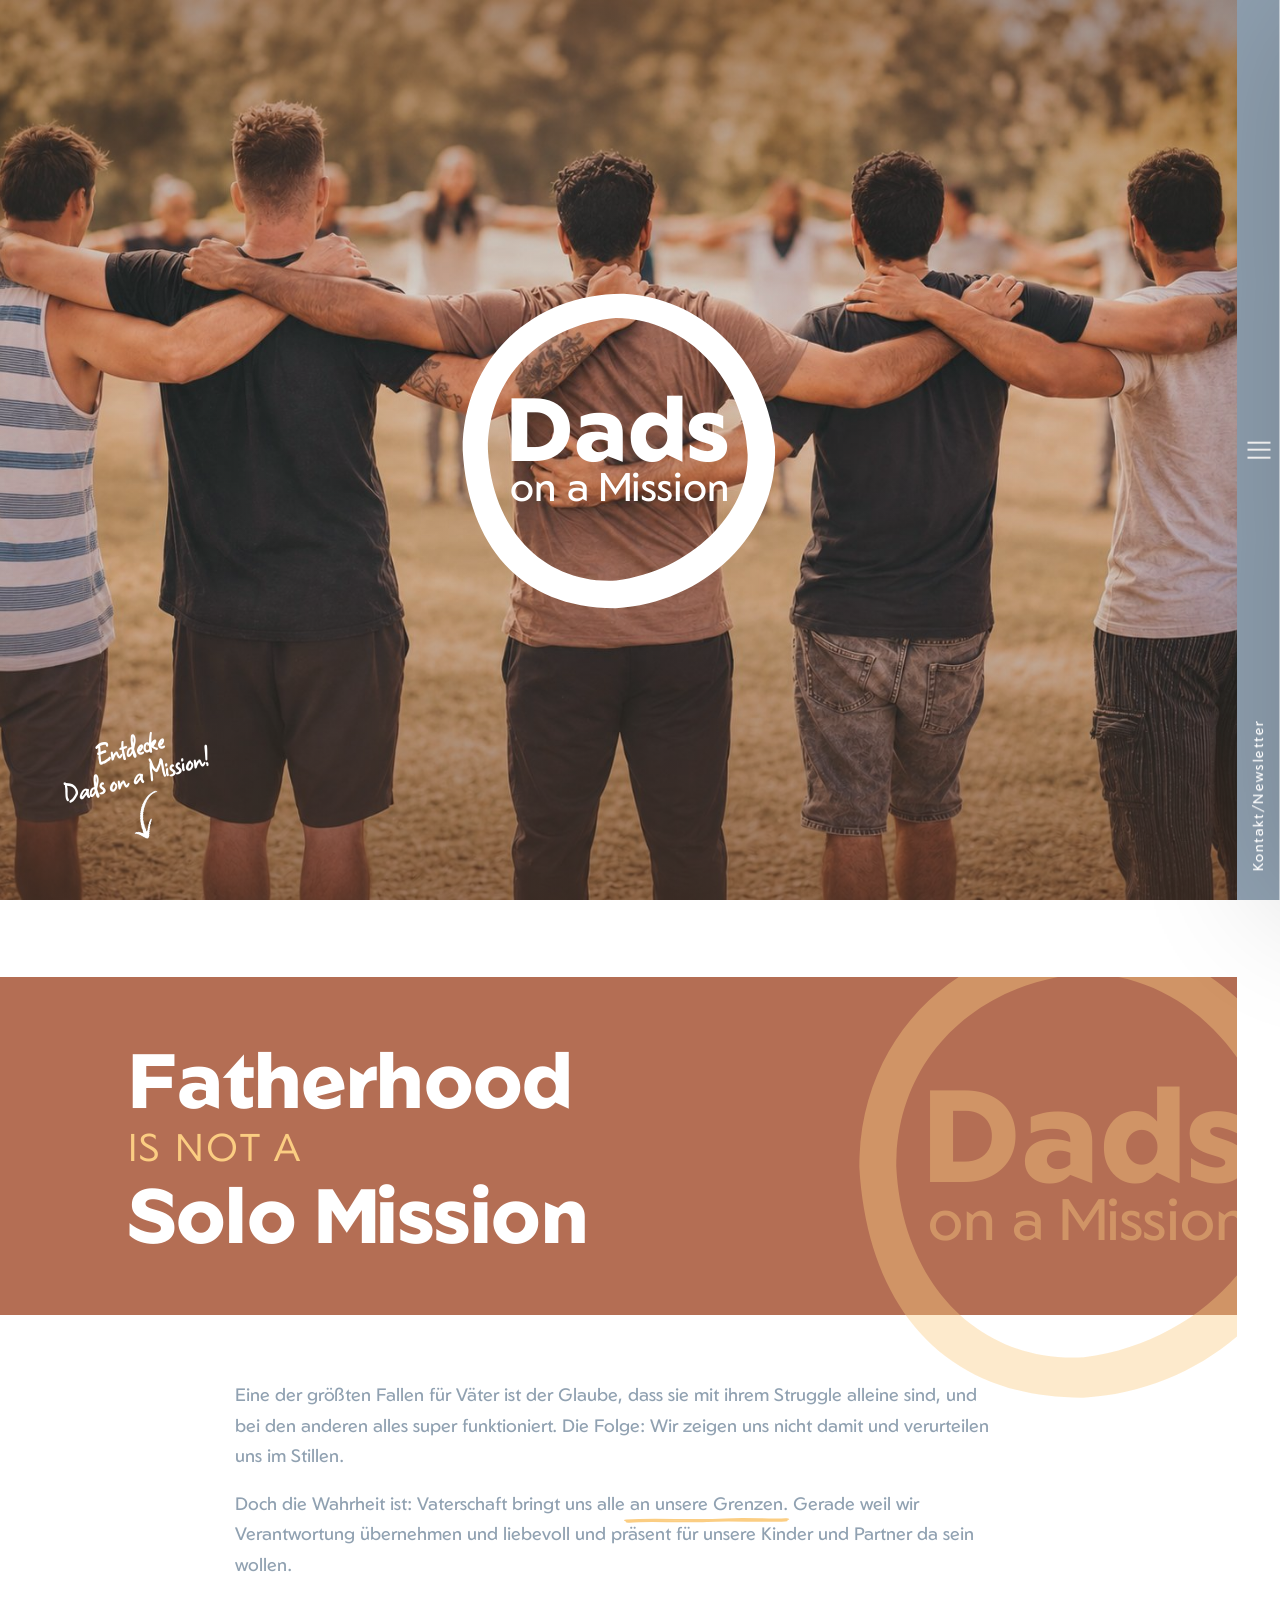
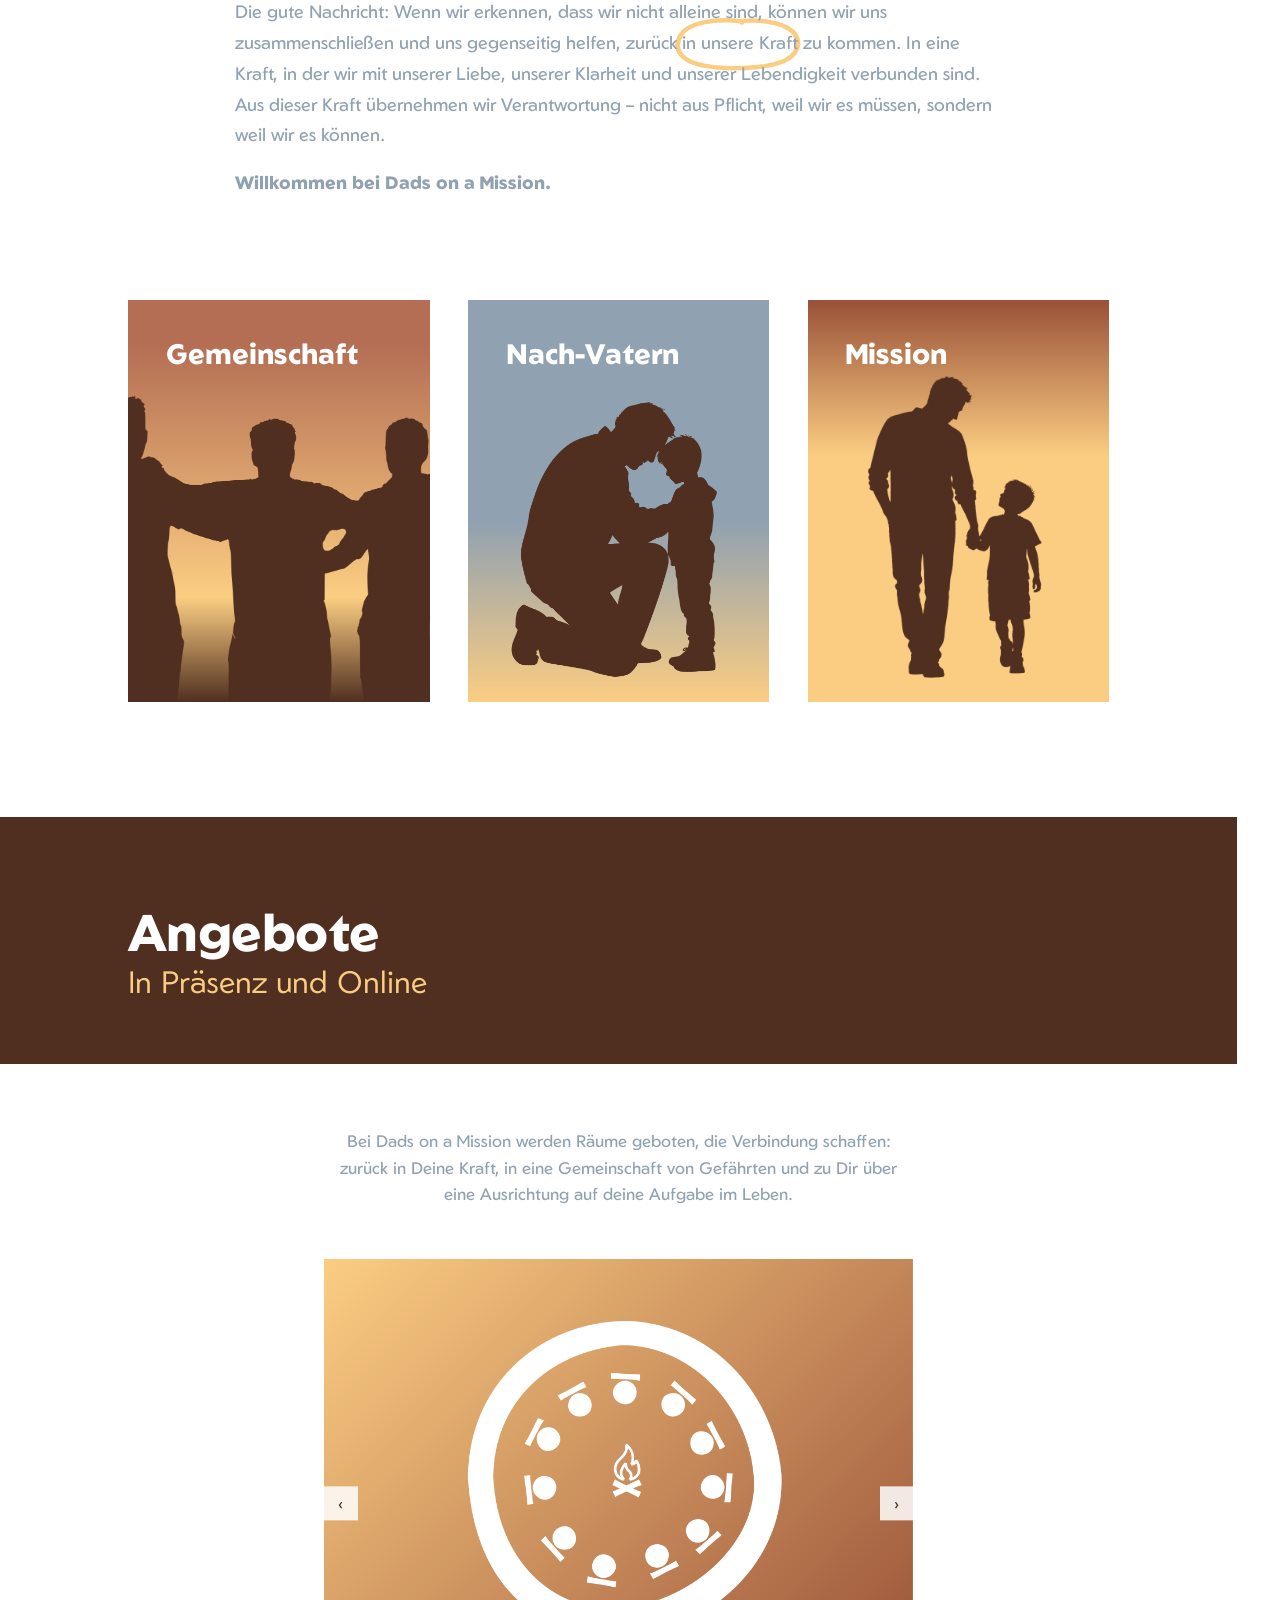
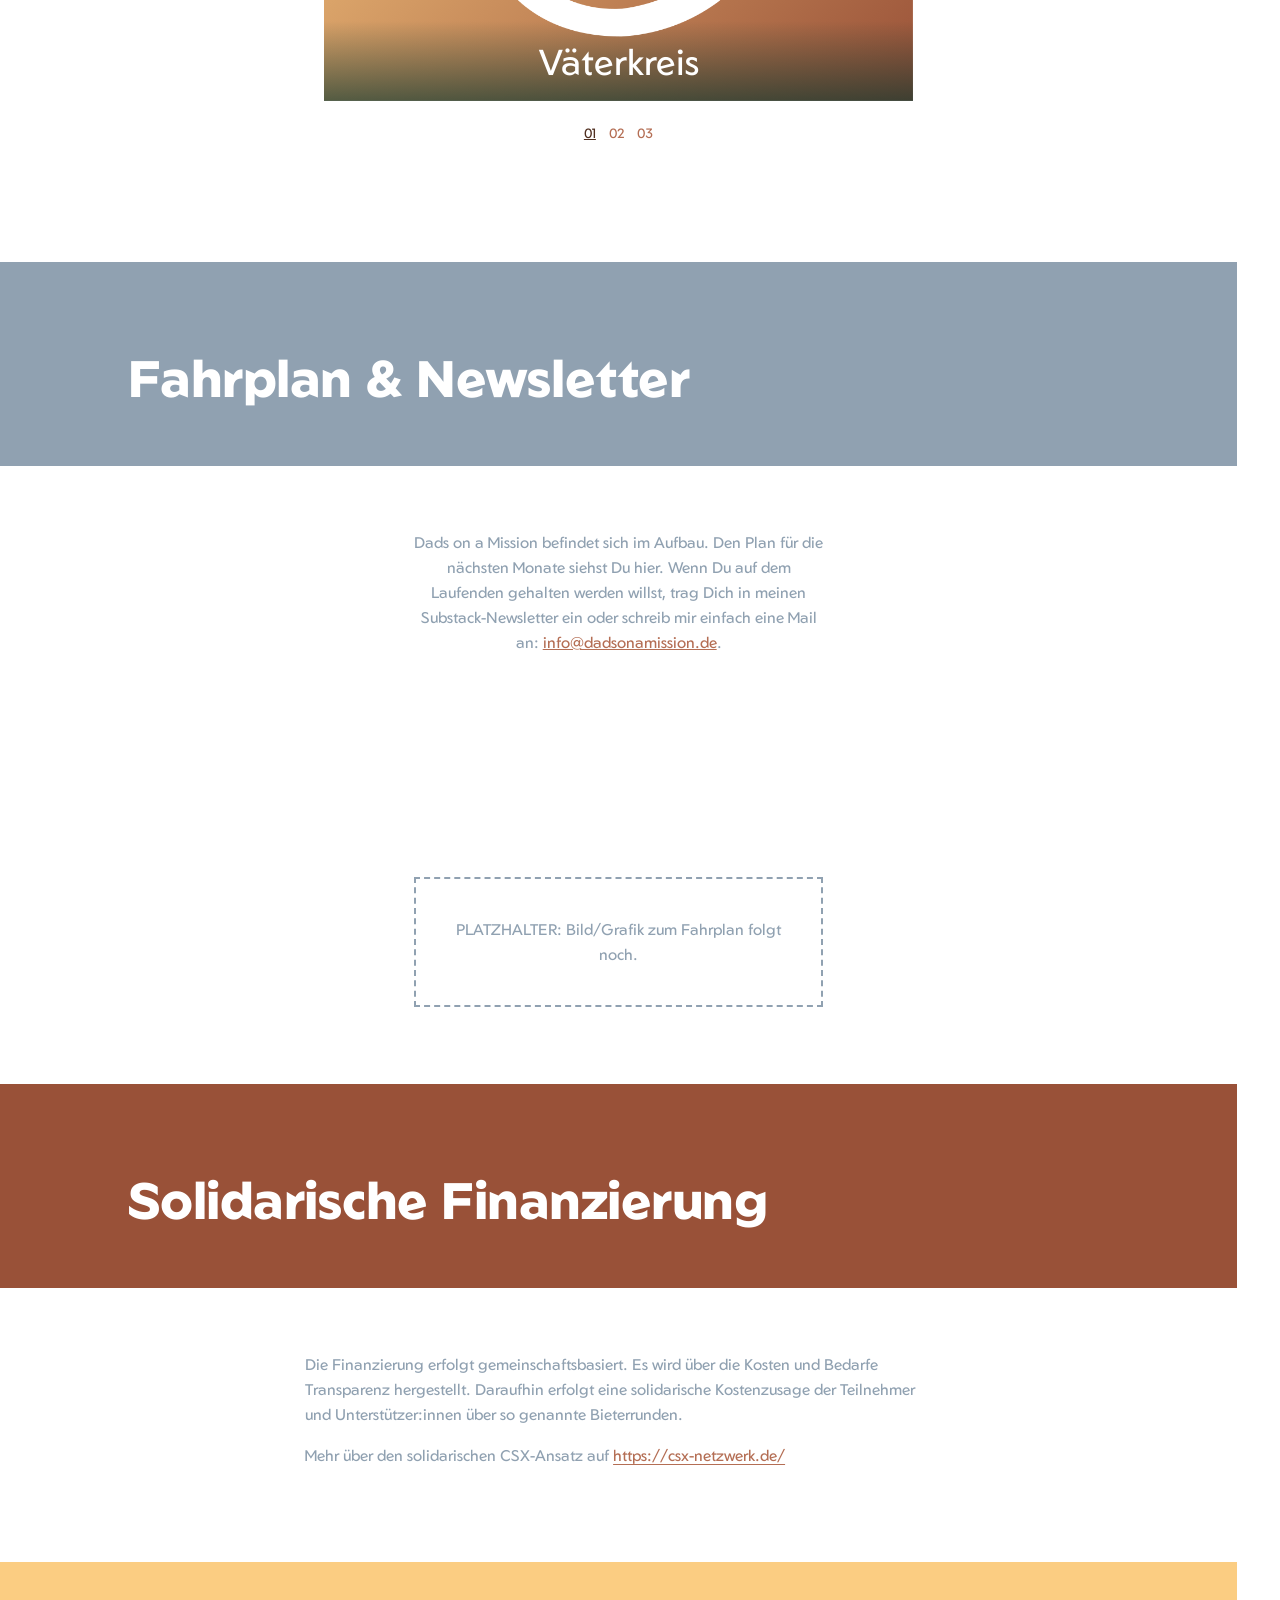
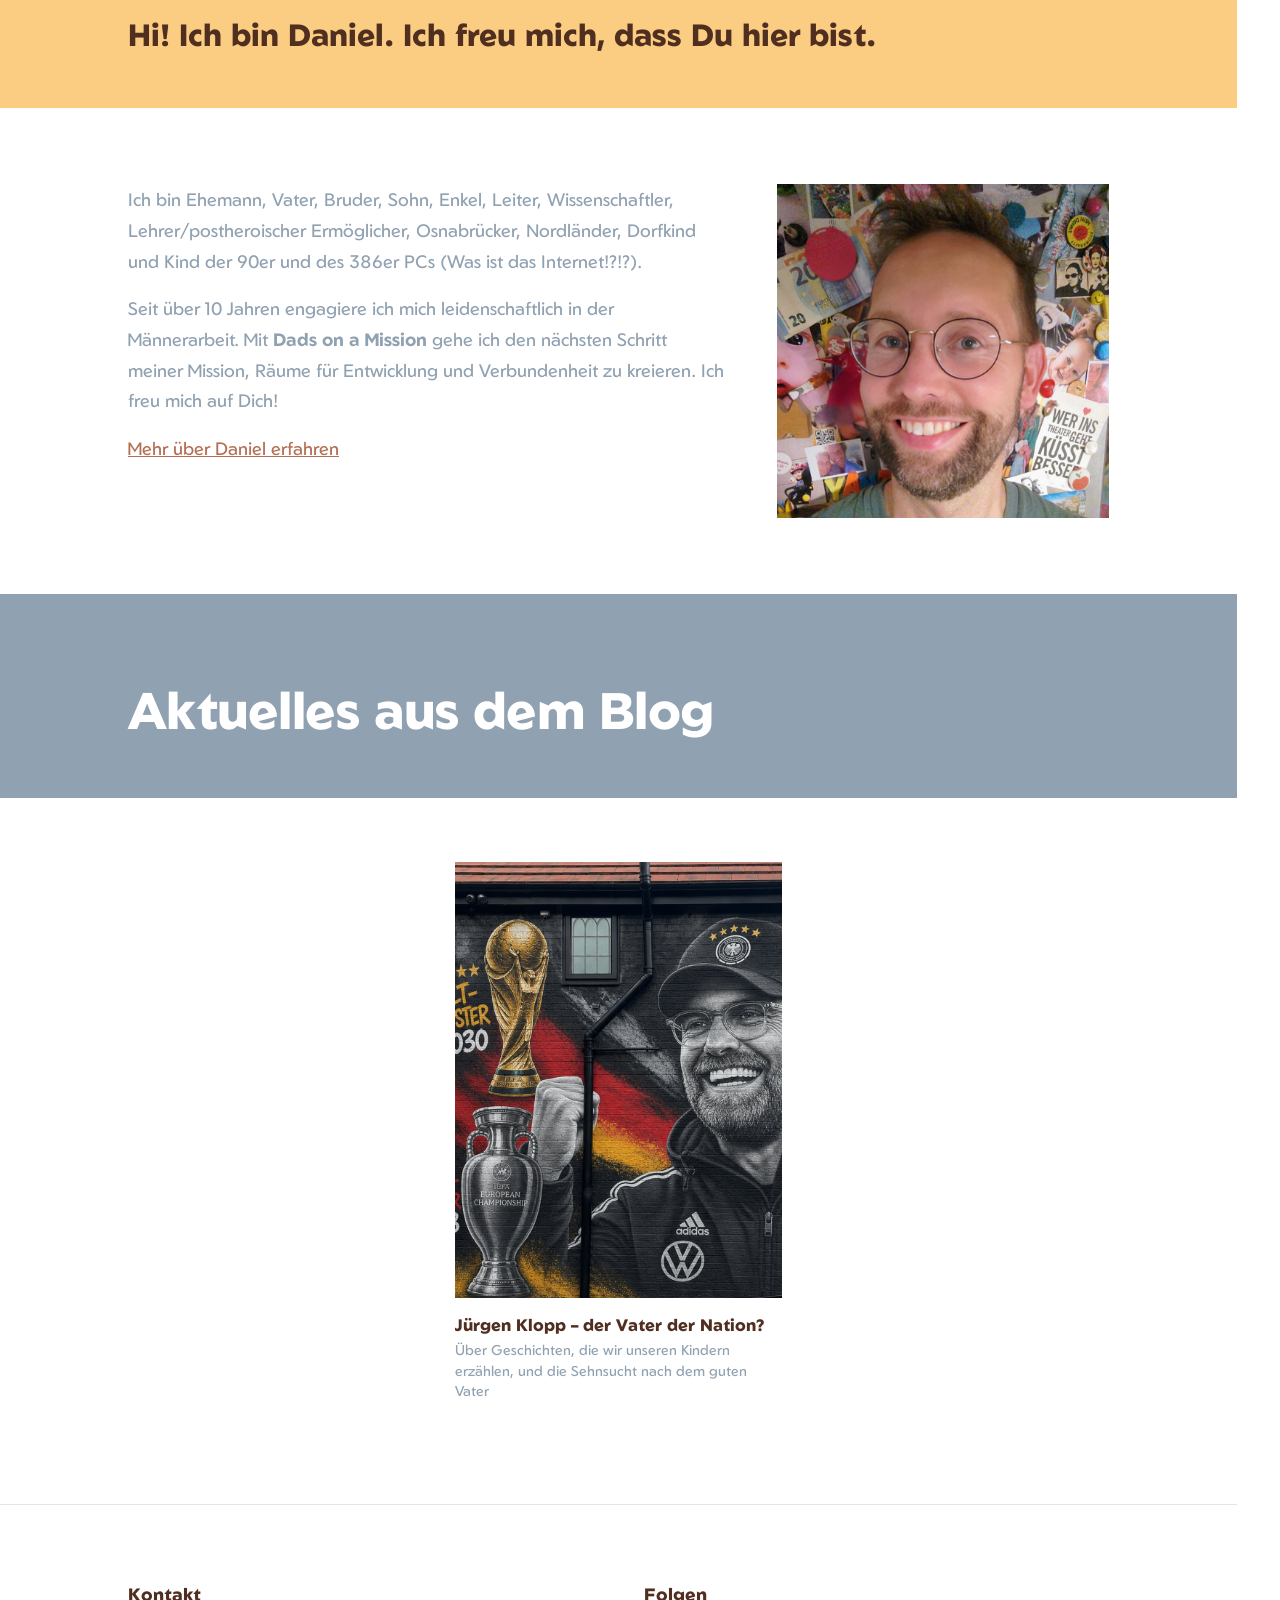
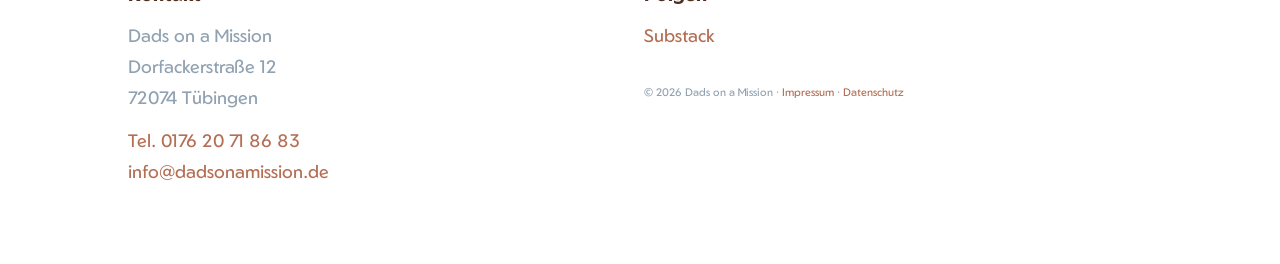
==== commit 18f1fbce: "Add files via upload" ====
--- a/index.html
+++ b/index.html
@@ -66,7 +66,7 @@
   </header>
 
   <!-- ================= KONTAKT-AUSKLAPPER (unabhängig vom Hauptmenü) ================= -->
-  <div class="contact-tab" id="contactTab" role="button" tabindex="0">Kontakt</div>
+  <div class="contact-tab" id="contactTab" role="button" tabindex="0">Kontakt/Newsletter</div>
   <aside id="contactSidebar" aria-hidden="true">
     <div class="contact-logo-mark" aria-hidden="true">
       <svg viewBox="0 0 210 210" xmlns="http://www.w3.org/2000/svg"><path d="M 148.70896,-16.777165 C 93.10625,-17.525572 46.773743,22.665106 46.773795,82.009605 c 3.36754,59.718675 36.229663,100.000145 96.696685,99.625915 54.85437,-2.99336 102.61941,-46.26826 100.37428,-101.870985 -4.1159,-47.37082 -39.53307,-93.174159 -95.1358,-96.5417 z m -5.378,15.209407 c 45.56339,7.2e-5 81.75144,40.678257 83.24822,86.241643 0.74829,37.331495 -36.18812,73.519545 -82.87404,79.506445 -43.6925,2.61918 -78.383846,-30.20128 -81.003159,-82.499865 6.8e-5,-45.563388 33.194708,-78.758028 80.628979,-83.248223 z" /><text style="font-size:56.4444px" x="73.889053" y="88.498436"><tspan style="font-weight:800;font-family:'Geom', sans-serif" x="73.889053" y="88.498436">Dads</tspan></text><text style="font-size:25.2236px" x="76.530113" y="113.72335"><tspan style="font-weight:400;font-family:'Geom', sans-serif" x="76.530113" y="113.72335">on a Mission</tspan></text></svg>
@@ -74,20 +74,18 @@
     <div class="close" id="contactClose" role="button" tabindex="0" aria-label="Kontakt schließen">&times;</div>
     <div class="contact-panel-inner">
       <div class="contact-panel-top">
-        <p class="contact-address">Dads on a Mission<br>Dorfackerstraße 12<br>72074 Tübingen</p>
+        <p class="contact-address">Daniel Goldmann</p>
         <div class="contact-details-col2">
           <a href="tel:+4917620718683">Tel. 0176 20 71 86 83</a>
-          <a href="mailto:dan.goldmann@web.de">dan.goldmann@web.de</a>
-        </div>
-      </div>
-      <div class="contact-map">
-        <iframe
-          src="https://www.google.com/maps?q=Dorfackerstra%C3%9Fe%2012%2C%2072074%20T%C3%BCbingen&output=embed"
-          title="Standort von Dads on a Mission auf Google Maps"
-          loading="lazy"
-          referrerpolicy="no-referrer-when-downgrade"></iframe>
-      </div>
-      <p class="contact-map-link"><a href="https://www.google.com/maps?q=Dorfackerstra%C3%9Fe%2012%2C%2072074%20T%C3%BCbingen" target="_blank" rel="noopener">Auf Google Maps öffnen</a></p>
+          <a href="mailto:info@dadsonamission.de">info@dadsonamission.de</a>
+        </div>
+      </div>
+      <p class="contact-newsletter-intro">Erhalte neueste Infos sowohl zu den<br>Online- als auch Präsenz-Angeboten von<br><em>Dads on a Mission</em> per Mail:</p>
+      <div class="newsletter-embed contact-newsletter-embed">
+        <div class="newsletter-embed-crop">
+          <iframe src="https://danielgoldmann.substack.com/embed?transparent=1" height="320" style="border: 0; background: transparent" frameborder="0" scrolling="no" title="Newsletter-Anmeldung von Dads on a Mission"></iframe>
+        </div>
+      </div>
       <p class="contact-legal"><a href="impressum.html">Impressum</a> &middot; <a href="datenschutz.html">Datenschutz</a></p>
     </div>
   </aside>
@@ -206,7 +204,7 @@
       <div class="angebote-heading-band">
         <h2 class="angebote-heading-band-title">
           <span class="angebote-heading-main">Angebote</span>
-          <span class="angebote-heading-sub">Gemeinsam, individuell, intensiv</span>
+          <span class="angebote-heading-sub">In Präsenz und Online</span>
         </h2>
       </div>
 
@@ -244,7 +242,7 @@
         <h2 class="fahrplan-heading-band-title">Fahrplan &amp; Newsletter</h2>
       </div>
       <div class="fahrplan-content">
-        <p>Dads on a Mission befindet sich im Aufbau. Den Plan für die nächsten Monate siehst Du hier. Wenn Du auf dem Laufenden gehalten werden willst, trag Dich in meinen Substack-Newsletter ein oder schreib mir einfach eine Mail an: <a href="mailto:dan.goldmann@web.de">dan.goldmann@web.de</a>.</p>
+        <p>Dads on a Mission befindet sich im Aufbau. Den Plan für die nächsten Monate siehst Du hier. Wenn Du auf dem Laufenden gehalten werden willst, trag Dich in meinen Substack-Newsletter ein oder schreib mir einfach eine Mail an: <a href="mailto:info@dadsonamission.de">info@dadsonamission.de</a>.</p>
 
         <div class="newsletter-embed">
           <div class="newsletter-embed-crop">
@@ -258,12 +256,13 @@
       </div>
     </section>
 
-    <!-- FINANZIERUNG: "Wie finanziert sich Dads on a Mission?" -->
+    <!-- FINANZIERUNG: Header-Band (bisherige Santa-Fe-Farbe) + weißer Body,
+         im Muster der anderen Sektionen (Nach-Vatern/Angebote/Mission). -->
     <section class="finance-section">
-      <div class="finance-left">
-        <h2>Wie finanziert sich Dads on a Mission?</h2>
-      </div>
-      <div class="finance-right">
+      <div class="finance-heading-band">
+        <h2 class="finance-heading-band-title">Solidarische Finanzierung</h2>
+      </div>
+      <div class="finance-content">
         <p>Die Finanzierung erfolgt gemeinschaftsbasiert. Es wird über die Kosten und Bedarfe Transparenz hergestellt. Daraufhin erfolgt eine solidarische Kostenzusage der Teilnehmer und Unterstützer:innen über so genannte Bieterrunden.</p>
         <p>Mehr über den solidarischen CSX-Ansatz auf <a href="https://csx-netzwerk.de/" target="_blank" rel="noopener">https://csx-netzwerk.de/</a></p>
       </div>
@@ -282,6 +281,24 @@
         </div>
         <div class="daniel-photo">
           <img src="assets/daniel-photo.jpg" alt="Porträt von Daniel">
+        </div>
+      </div>
+    </section>
+
+    <!-- AKTUELLES AUS DEM BLOG: Header-Band in Swiss Chocolate, darunter drei
+         Bild-/Text-Platzhalter (Hochformat) für spätere Blogartikel-Teaser. -->
+    <section class="blog-section">
+      <div class="blog-heading-band">
+        <h2 class="blog-heading-band-title">Aktuelles aus dem Blog</h2>
+      </div>
+      <div class="blog-grid blog-grid-single">
+        <div class="blog-item">
+          <!-- Link folgt noch, daher bewusst noch kein <a>-Wrapper -->
+          <div class="blog-item-image">
+            <img src="assets/blog-klopp.jpg" alt="Wandgemälde von Jürgen Klopp mit WM- und EM-Pokal">
+          </div>
+          <p class="blog-item-title">Jürgen Klopp &ndash; der Vater der Nation?</p>
+          <p class="blog-item-subtitle">Über Geschichten, die wir unseren Kindern erzählen, und die Sehnsucht nach dem guten Vater</p>
         </div>
       </div>
     </section>
@@ -300,7 +317,7 @@
         </p>
         <p style="margin-top:1vw;">
           <a href="tel:+4917620718683">Tel. 0176 20 71 86 83</a><br>
-          <a href="mailto:dan.goldmann@web.de">dan.goldmann@web.de</a>
+          <a href="mailto:info@dadsonamission.de">info@dadsonamission.de</a>
         </p>
       </div>
       <div class="column">
--- a/style.css
+++ b/style.css
@@ -294,7 +294,7 @@
 .contact-tab{
   cursor:pointer;
   position:fixed;
-  z-index:1001; /* über der grauen Header-Spalte (z-index:1000), auf der es jetzt sitzt */
+  z-index:1020; /* über dem Panel (1010), damit die Beschriftung an ihrer Stelle sichtbar bleibt, auch wenn das Panel geöffnet ist */
   right:0;
   bottom:2.2vw;
   width:var(--header-w);
@@ -304,22 +304,28 @@
      Textbaseline, damit der Schriftzug wirklich mittig in der Sidebar
      sitzt; wirkt hier VOR der Rotation, also in normaler Bildschirmrichtung. */
   transform:translateX(0.5vw) rotate(180deg);
-  background-color:transparent; /* keine eigene Farbe — Grau der Sidebar scheint durch */
+  background-color:transparent; /* keine eigene Farbe — Grau der Sidebar scheint durch, solange das Panel geschlossen ist */
   color:#fff;
   font-family:var(--font-accent);
   letter-spacing:0.1em;
-  font-size:1.4vw;
-}
+  font-size:1.1vw; /* etwas verkleinert (vorher 1.4vw), da der Text jetzt länger ist ("Kontakt/Newsletter") */
+  transition:color .3s ease-out;
+}
+/* Sobald das Panel offen ist, liegt an dieser Stelle nicht mehr die graue
+   Header-Spalte, sondern das weiße Panel darunter — Weiß wäre dort nicht
+   mehr lesbar, daher Wechsel auf denselben Grauton wie der übrige
+   Panel-Text. */
+.contact-tab.panel-open{color:var(--c-grey);}
 /* ==========================================================================
    KONTAKT-PANEL — ein einfaches, weißes Panel, das über die aktuelle Seite
    gleitet (kein Blog/Logo mehr darin, keine Vollbild-Fläche). Deckt auf
    dem Desktop nur etwa die Hälfte des Bildschirms ab, wirft einen Schatten.
    ========================================================================== */
 #contactSidebar{
-  z-index:900;
+  z-index:1010; /* über die graue Header-Spalte (1000) gehoben, damit das Panel beim Öffnen darüber hinweg rausfährt statt dahinter zu verschwinden */
   position:fixed;
   top:0; right:0; bottom:0;
-  width:50%; /* nur etwa die Hälfte des Bildschirms, wie gewünscht */
+  width:33.4%; /* um 1/3 reduziert (vorher 50.1%) */
   background-color:#fff;
   color:var(--c-ink);
   box-shadow:0 0 150px rgba(0,0,0,.2);
@@ -328,15 +334,13 @@
   transition:transform .5s ease-out;
 }
 #contactSidebar.open{transform:translate3d(0,0,0);}
-/* Dekoratives Logo-Wasserzeichen oben rechts auf der Kontakt-Fläche,
-   dieselbe bereits beschnittene/verschobene Vorlage wie in der
-   Pitch-Sektion (siehe dort) — daher auch hier bündig top:0/right:0.
-   Deutlich kleiner als dort, da die Kontakt-Fläche selbst schmaler ist. */
+/* Dekoratives Logo-Wasserzeichen oben rechts auf der Kontakt-Fläche —
+   proportional zur schmaleren Fläche mitverkleinert (vorher 20vw). */
 .contact-logo-mark{
   position:absolute;
   z-index:-1;
   top:0; right:0;
-  width:20vw; height:20vw;
+  width:9vw; height:9vw;
   color:var(--c-cream);
   opacity:0.4;
   pointer-events:none;
@@ -345,66 +349,65 @@
 #contactSidebar .close{
   cursor:pointer;
   position:absolute;
-  top:2.5vw; right:calc(var(--header-w) + 1.8vw);
+  top:1.5vw; right:calc(var(--header-w) + 1vw);
   z-index:2;
   font-family:var(--font-accent);
-  font-size:2vw;
+  font-size:1.3vw;
   line-height:1;
   color:var(--c-grey);
   transition:color .2s ease-out;
 }
 #contactSidebar .close:hover{color:var(--c-ink);}
-#contactSidebar .contact-panel-inner{padding:6vw 4vw 4vw;}
+#contactSidebar .contact-panel-inner{
+  padding:5vw 2.2vw 2.2vw;
+  display:flex;
+  flex-direction:column;
+  min-height:100vh; /* damit "margin-top:auto" bei Impressum/Datenschutz auch bei kurzem Inhalt bis ganz nach unten drückt */
+}
 #contactSidebar .contact-panel-top{
   display:flex;
-  align-items:center; /* Mitte beider Spalten auf gleicher Höhe */
-  gap:3vw;
-  margin-bottom:2.5vw;
+  flex-direction:column; /* untereinander statt nebeneinander — passt besser zur schmalen Fläche */
+  align-items:flex-start;
+  gap:0.8vw;
+  margin-bottom:1.6vw;
 }
 #contactSidebar .contact-address{
   font-family:'Square Peg', cursive;
   font-weight:700;
-  font-size:3.4vw;
+  font-size:3.2vw; /* verdoppelt (vorher 1.6vw) */
   line-height:1.15;
   color:var(--c-grey);
 }
-#contactSidebar .contact-map{
-  width:100%;
-  aspect-ratio:1/1;
-  max-width:22vw;
-  background-color:var(--c-cream);
-  margin-bottom:2vw;
-  overflow:hidden;
-}
-#contactSidebar .contact-map iframe{width:100%;height:100%;border:0;display:block;}
-#contactSidebar .contact-map-link{margin-bottom:2vw;}
-#contactSidebar .contact-map-link a{
-  font-family:var(--font-accent);
-  font-size:0.85vw;
-  color:var(--c-grey);
-  text-decoration:underline;
-}
-#contactSidebar .contact-map-link a:hover{color:var(--c-accent);}
-/* Telefon/E-Mail: eigene, linksbündige zweite Spalte, deren Mitte auf
-   gleicher Höhe wie die Mitte der Adress-Spalte liegt (align-items:center
-   oben auf .contact-panel-top). */
+/* Telefon/E-Mail: jetzt unter dem Namen statt in eigener Spalte daneben. */
 #contactSidebar .contact-details-col2{
   flex:0 0 auto;
   text-align:left;
-  white-space:nowrap;
 }
 #contactSidebar .contact-details-col2 a{
   display:block;
   font-family:var(--font-accent);
   font-weight:300;
-  font-size:1.9vw;
-  line-height:2.6vw;
+  font-size:1.5vw; /* leicht verkleinert (vorher 1.9vw) */
+  line-height:2.2vw;
   text-decoration:none;
   color:var(--c-grey);
   transition:color .2s ease-out;
 }
 #contactSidebar .contact-details-col2 a:hover{color:var(--c-accent);}
-#contactSidebar .contact-legal{font-size:0.85vw;color:var(--c-grey);}
+#contactSidebar .contact-newsletter-intro{
+  font-size:1.15vw; /* etwas größer (vorher 0.95vw) */
+  line-height:1.7vw;
+  color:var(--c-grey);
+  text-align:center;
+  margin-bottom:1.2vw;
+}
+#contactSidebar .contact-newsletter-embed{max-width:100%;margin:0 0 1.6vw;}
+#contactSidebar .contact-legal{
+  font-size:0.55vw; /* sehr klein (vorher 1.4vw) */
+  color:var(--c-grey);
+  margin-top:auto; /* schiebt die Zeile ganz nach unten */
+  padding-top:2vw;
+}
 #contactSidebar .contact-legal a{color:var(--c-grey);text-decoration:none;}
 #contactSidebar .contact-legal a:hover{color:var(--c-accent);text-decoration:underline;}
 
@@ -415,28 +418,26 @@
     display:flex; align-items:center; justify-content:center;
     writing-mode:horizontal-tb; transform:none;
     background-color:transparent;
-    padding:0; font-size:15px;
+    padding:0; font-size:12px;
   }
   #contactSidebar{
-    width:100%;box-shadow:none;
+    width:66.6%;box-shadow:none; /* um 1/3 reduziert (vorher 99.9%) */
     transform:translate3d(0,100%,0);
   }
   #contactSidebar.open{transform:translate3d(0,0,0);}
-  .contact-logo-mark{width:140px;height:140px;}
-  #contactSidebar .close{top:16px;right:16px;font-size:26px;}
-  #contactSidebar .contact-panel-inner{padding:20% 8% 8%;}
+  .contact-logo-mark{width:60px;height:60px;} /* proportional verkleinert (vorher 140px) */
+  #contactSidebar .close{top:12px;right:12px;font-size:18px;}
+  #contactSidebar .contact-panel-inner{padding:20% 6% 8%;}
   #contactSidebar .contact-panel-top{
     flex-direction:column;
     align-items:flex-start;
-    gap:16px;
-    margin-bottom:20px;
+    gap:10px;
+    margin-bottom:14px;
   }
-  #contactSidebar .contact-address{font-size:28px;}
-  #contactSidebar .contact-map{max-width:100%;margin-bottom:12px;}
-  #contactSidebar .contact-map-link{margin-bottom:20px;}
-  #contactSidebar .contact-map-link a{font-size:14px;}
-  #contactSidebar .contact-details-col2 a{font-size:19px;line-height:27px;}
-  #contactSidebar .contact-legal{font-size:13px;}
+  #contactSidebar .contact-address{font-size:30px;}
+  #contactSidebar .contact-details-col2 a{font-size:18px;line-height:24px;}
+  #contactSidebar .contact-newsletter-intro{font-size:13px;line-height:18px;margin-bottom:10px;text-align:center;}
+  #contactSidebar .contact-legal{font-size:9px;}
 }
 
 /* ==========================================================================
@@ -768,13 +769,21 @@
    der PPTX-Vorlage — beginnt deutlich unterhalb des Schriftzugs (ca. 18%
    der Kartenhöhe), volle eigene Bildproportion (kein Zuschnitt), am
    unteren Kartenrand verankert, horizontal zentriert. */
-.info-card--nachvatern .info-card-silhouette,
-.info-card--mission .info-card-silhouette{
+.info-card--nachvatern .info-card-silhouette{
   inset:auto;
   top:18%;
   left:50%;
   transform:translateX(-50%);
   width:78%;
+  height:auto;
+  object-fit:contain;
+}
+.info-card--mission .info-card-silhouette{
+  inset:auto;
+  top:calc(18% - 0.5cm); /* 0.5cm weiter nach oben */
+  left:50%;
+  transform:translateX(-50%);
+  width:117%; /* um das ca. 1.5-fache vergrößert (78% -> 117%) — das neue Bild ist quadratisch statt hochformatig wie bei Nach-Vatern, dadurch bei gleicher Breite deutlich kürzer; Karte schneidet den Überstand per overflow:hidden sauber ab */
   height:auto;
   object-fit:contain;
 }
@@ -862,14 +871,14 @@
 .angebote-heading-main{
   color:#fff;
   font-weight:800;
-  font-size:6vw;
+  font-size:4vw; /* um ein Drittel verkleinert (vorher 6vw) */
   line-height:0.98;
   letter-spacing:-0.01em;
 }
 .angebote-heading-sub{
   color:var(--c-cream);
   font-weight:300;
-  font-size:3vw;
+  font-size:2.4vw; /* leicht reduziert (vorher 3vw) */
   line-height:1.15;
   margin-top:0.6vw;
 }
@@ -937,9 +946,9 @@
 @media (max-width:900px){
   #container{margin-right:0;}
   .section{padding:16% 8%;}
-  .angebote-heading-band{margin:-16% -8% 8%;padding:16% 8% 8%;}
+  .angebote-heading-band{margin:-19.05% -9.52% 8%;padding:16% 8% 8%;} /* Margin korrigiert: bezieht sich auf die bereits um das Section-Padding verkleinerte Inhaltsbreite, einfache -16%/-8% wären daher zu klein gewesen und ließen einen Rand übrig */
   .angebote-heading-main{font-size:32px;line-height:36px;}
-  .angebote-heading-sub{font-size:20px;line-height:26px;margin-top:8px;}
+  .angebote-heading-sub{font-size:17px;line-height:23px;margin-top:8px;}
   .angebote-intro{max-width:100%;font-size:17px;line-height:26px;margin-bottom:8%;}
   .newsletter-embed{max-width:100%;padding:0 4%;margin-bottom:8%;}
 }
@@ -983,10 +992,14 @@
 }
 .product-slider .slide.active{opacity:1;}
 .product-slider .slide .caption{
-  padding:1.5vw 2vw;
+  padding:1.5vw 2vw 1.5vw;
   background:linear-gradient(0deg,rgba(0,51,45,.6),transparent);
   color:#fff;
   font-family:var(--font-accent);
+  font-weight:400; /* regulär statt semi-bold (600), verhindert Überlappung mit den Symbolen */
+  font-size:2.8vw; /* um ein Drittel verringert (4.2vw -> 2.8vw) */
+  line-height:1.15;
+  text-align:center;
   width:100%;
 }
 .product-slider .arrows{
@@ -1023,6 +1036,7 @@
 
 @media (max-width:900px){
   .product-slider{width:100%;}
+  .product-slider .slide .caption{font-size:32px;font-weight:400;line-height:1.15;padding:16px 20px 16px;}
   .product-slider .arrows button{width:36px;height:36px;font-size:16px;}
   .product-slider .pager{margin-top:16px;}
 }
@@ -1044,7 +1058,7 @@
   gap:4vw;
 }
 #footer .column{width:50%;}
-#footer h3{font-size:1.1vw;line-height:1.6vw;color:var(--c-ink);margin-bottom:1vw;}
+#footer h3{font-size:1.4vw;line-height:2vw;color:var(--c-ink);margin-bottom:1vw;} /* auf die Schriftgröße der Adresse vergrößert (vorher 1.1vw; Adresse hat keine eigene Angabe und nutzt den globalen Body-Standard 1.4vw) */
 #footer a{text-decoration:none;color:var(--c-accent);}
 #footer .socials li{display:inline-block;margin-right:1.2vw;}
 #footer .fineprint{margin-top:2vw;font-size:.85vw;}
@@ -1128,8 +1142,8 @@
 }
 .wia-quote-block p{position:relative;z-index:1;}
 .wia-text-en{
-  font-size:1.05vw;
-  line-height:1.7vw;
+  font-size:1.2vw;
+  line-height:1.95vw;
   color:var(--c-grey);
 }
 .wia-attribution{
@@ -1143,8 +1157,8 @@
 }
 .wia-quote-de .wia-mark{color:#fff;opacity:0.5;}
 .wia-text-de{
-  font-size:1.05vw;
-  line-height:1.7vw;
+  font-size:1.2vw;
+  line-height:1.95vw;
   color:#fff;
 }
 .wia-image{
@@ -1182,7 +1196,7 @@
   margin:0;
   color:#fff;
   font-weight:800;
-  font-size:6vw;
+  font-size:4vw; /* um ein Drittel verkleinert (vorher 6vw) */
   line-height:0.98;
   letter-spacing:-0.01em;
 }
@@ -1221,34 +1235,45 @@
    Erklärtext zur Finanzierung (um 2cm nach unten versetzt).
    ========================================================================== */
 .finance-section{
-  display:flex;
-  flex-wrap:wrap;
-  gap:4vw;
-  background-color:var(--c-accent);
+  position:relative;
+  z-index:30;
+  background-color:var(--c-bg); /* sonst scheint das fest positionierte Hero-Foto durch */
+}
+.finance-heading-band{
+  background-color:#995138;
+  padding:7vw 10vw 5vw;
+}
+.finance-heading-band-title{
+  margin:0;
   color:#fff;
-  padding:6vw 10vw;
-}
-.finance-left,.finance-right{flex:1 1 320px;}
-.finance-section h2{color:#fff;margin-bottom:1.5vw;}
-.finance-right{margin-top:2cm;}
-.finance-right p{
-  font-weight:700;
-  font-size:1.05vw;
-  line-height:1.7vw;
-  margin-bottom:1vw;
-}
-.finance-right p a{
-  color:#fff;
+  font-weight:800;
+  font-size:4vw; /* um ein Drittel verkleinert (vorher 6vw) */
+  line-height:0.98;
+  letter-spacing:-0.01em;
+}
+.finance-content{
+  max-width:69vw; /* ergibt 49vw Inhaltsbreite, vereinheitlicht mit den anderen Textblöcken */
+  margin:0 auto;
+  padding:5vw 10vw 6vw;
+}
+.finance-content p{
+  color:var(--c-grey);
+  font-size:1.2vw;
+  line-height:1.95vw;
+  margin:0 0 1.3vw;
+}
+.finance-content p a{
+  color:var(--c-accent);
   text-decoration:underline;
   text-underline-offset:0.2vw;
 }
-.finance-right p a:hover{color:var(--c-grey);}
-
-@media (max-width:900px){
-  .finance-section{padding:14% 8%;gap:24px;}
-  .finance-section h2{margin-bottom:5%;}
-  .finance-right{margin-top:1cm;}
-  .finance-right p{font-size:16px;line-height:24px;margin-bottom:16px;}
+.finance-content p a:hover{color:var(--c-ink);}
+
+@media (max-width:900px){
+  .finance-heading-band{padding:16% 8% 8%;}
+  .finance-heading-band-title{font-size:44px;line-height:44px;}
+  .finance-content{max-width:100%;padding:8% 8% 12%;}
+  .finance-content p{font-size:16px;line-height:25px;margin-bottom:16px;}
 }
 
 /* ==========================================================================
@@ -1283,6 +1308,76 @@
   .daniel-content{padding:10% 8%;gap:28px;flex-direction:column-reverse;}
   .daniel-text p{margin-bottom:16px;}
   .daniel-photo{flex:0 1 auto;max-width:70%;margin:0 auto;}
+}
+
+/* ==========================================================================
+   AKTUELLES AUS DEM BLOG — Header-Band in Swiss Chocolate (#995138),
+   darunter drei Bild-/Text-Platzhalter (Hochformat) für Blogartikel-Teaser.
+   ========================================================================== */
+.blog-section{
+  position:relative;
+  z-index:30;
+  background-color:var(--c-bg);
+}
+.blog-heading-band{
+  background-color:#90A1B1;
+  padding:7vw 10vw 5vw;
+}
+.blog-heading-band-title{
+  margin:0;
+  color:#fff;
+  font-weight:800;
+  font-size:4vw; /* um ein Drittel verkleinert (vorher 6vw) */
+  line-height:0.98;
+  letter-spacing:-0.01em;
+}
+.blog-grid{
+  display:flex;
+  gap:3vw;
+  padding:5vw 10vw 8vw;
+}
+.blog-item{flex:1 1 33.333%;}
+.blog-grid-single{justify-content:center;}
+.blog-grid-single .blog-item{flex:0 1 33.333%;} /* Breite wie zuvor eine Spalte, aber zentriert statt über die volle Zeile gestreckt */
+.blog-item-image-placeholder{
+  aspect-ratio:3/4; /* Hochformat */
+  border:2px dashed var(--c-grey);
+  background-color:#fff;
+  display:flex;
+  align-items:center;
+  justify-content:center;
+  margin-bottom:1.2vw;
+  padding:2vw;
+  text-align:center;
+}
+.blog-item-image-placeholder .subpage-placeholder-note{margin:0;}
+.blog-item-image{
+  aspect-ratio:3/4; /* Hochformat, wie die Platzhalter */
+  overflow:hidden;
+  margin-bottom:1.2vw;
+}
+.blog-item-image img{width:100%;height:100%;object-fit:cover;display:block;}
+.blog-item-title{
+  font-weight:800;
+  color:var(--c-ink);
+  font-size:1.3vw;
+  line-height:1.7vw;
+  margin:0 0 0.4vw;
+}
+.blog-item-subtitle{
+  font-weight:400;
+  color:var(--c-grey);
+  font-size:1.1vw;
+  line-height:1.6vw;
+  margin:0;
+}
+@media (max-width:900px){
+  .blog-heading-band{padding:16% 8% 8%;}
+  .blog-heading-band-title{font-size:44px;line-height:44px;}
+  .blog-grid{flex-direction:column;gap:10%;padding:10% 8% 16%;}
+  .blog-grid-single .blog-item{flex:none;width:100%;} /* Flex-Basis (33.333%) würde im column-Layout sonst fälschlich auf die Höhe statt Breite wirken */
+  .blog-item-title{font-size:20px;line-height:26px;}
+  .blog-item-subtitle{font-size:16px;line-height:22px;}
 }
 
 /* ==========================================================================
@@ -1356,7 +1451,7 @@
 .nachvatern-heading-main{
   color:#fff;
   font-weight:800;
-  font-size:6vw;
+  font-size:4vw; /* um ein Drittel verkleinert (vorher 6vw) */
   line-height:0.98;
   letter-spacing:-0.01em;
 }
@@ -1404,7 +1499,7 @@
 }
 
 .gold-body{
-  max-width:64vw;
+  max-width:49vw; /* vereinheitlicht mit Mission-Textblock (Substack-Referenzbreite) */
   margin:0 auto;
   padding:0 0 1vw;
 }
@@ -1414,7 +1509,7 @@
 .gold-body-intro{padding-top:5vw;} /* Abstand zum Header-Band davor, analog .pitch-content */
 .gold-body-intro p:first-child{font-weight:700;}
 .gold-body-after-cutout{padding-top:3vw;} /* gleicher Abstand wie zwischen Strandbild und nachfolgendem Text (.gold-banner margin:3vw 0) */
-.gold-body p{color:var(--c-grey);margin-bottom:1.3vw;}
+.gold-body p{color:var(--c-grey);font-size:1.2vw;line-height:1.95vw;margin-bottom:1.3vw;} /* Schriftgröße mit Mission-Textblock vereinheitlicht (vorher ohne eigene Angabe, geerbt vom globalen Body-Standard 1.4vw/2.4vw) */
 .gold-body p:last-child{margin-bottom:0;}
 
 .gold-banner{width:100%;line-height:0;margin:3vw 0;}
@@ -1440,11 +1535,13 @@
   color:var(--c-grey);
   margin-bottom:0.6vw;
   font-weight:700;
+  font-size:1.2vw; /* an den Textblock davor angeglichen (vorher ohne eigene Angabe, geerbt vom globalen Body-Standard 1.4vw) */
+  line-height:1.95vw;
 }
 .gold-questions li::before{
   content:'';
   position:absolute;
-  left:0; top:0.9vw;
+  left:0; top:0.73vw; /* proportional zur neuen, kleineren Zeilenhöhe angepasst (vorher 0.9vw bei 2.4vw Zeilenhöhe) */
   width:0.5vw; height:0.5vw;
   background-color:var(--c-accent);
 }
@@ -1489,6 +1586,54 @@
 .legal-content a:hover{color:var(--c-ink);}
 .legal-placeholder{font-style:italic;}
 
+/* BILDIMPRESSUM — Miniaturansicht + Info-/Platzhalterfeld je Bild. */
+.bildimpressum-grid{
+  max-width:64vw;
+  margin:2vw auto 0;
+  display:flex;
+  flex-direction:column;
+  gap:2vw;
+  padding-bottom:6vw;
+}
+.bildimpressum-item{
+  display:flex;
+  gap:2vw;
+  align-items:flex-start;
+  padding-bottom:2vw;
+  border-bottom:1px solid #e5e5e5;
+}
+.bildimpressum-thumb{
+  width:14vw;
+  height:10vw;
+  object-fit:cover;
+  flex-shrink:0;
+  background-color:var(--c-bg);
+  border:1px solid #e5e5e5;
+}
+.bildimpressum-info{flex:1 1 auto;}
+.bildimpressum-filename{
+  font-weight:700;
+  color:var(--c-ink);
+  font-size:1.05vw;
+  margin-bottom:0.3vw;
+}
+.bildimpressum-usage{
+  color:var(--c-grey);
+  font-size:0.95vw;
+  margin-bottom:0.6vw;
+  font-style:italic;
+}
+.bildimpressum-info .legal-placeholder{font-size:0.95vw;}
+@media (max-width:900px){
+  .bildimpressum-grid{max-width:100%;padding:0 8% 16%;gap:8%;margin-top:6%;}
+  .bildimpressum-item{flex-direction:column;gap:3%;padding-bottom:6%;}
+  .bildimpressum-thumb{width:100%;height:50vw;}
+  .bildimpressum-filename{font-size:16px;}
+  .bildimpressum-usage{font-size:14px;}
+  .bildimpressum-info .legal-placeholder{font-size:14px;}
+}
+
+
 /* VISION & MITMACHEN — Fließtext in der etablierten grauen Optik. */
 /* Header-Band: ahmt .nachvatern-heading-band nach (identische Größe/
    Struktur), hier in Santa-Fe statt Grau, Schrift weiß (wie im Original). */
@@ -1500,24 +1645,24 @@
   margin:0;
   color:#fff;
   font-weight:800;
-  font-size:6vw;
+  font-size:4vw; /* um ein Drittel verkleinert (vorher 6vw) */
   line-height:0.98;
   letter-spacing:-0.01em;
 }
 .vision-content{
-  max-width:80vw; /* verbreitert wie beim Textblock der Mission-Seite (Inhaltsbreite dadurch 60vw) */
-  margin:0 auto; /* zentriert, genauso wie auf der Mission-Seite */
+  max-width:69vw; /* angepasst für 49vw Inhaltsbreite (wie Mission/Nach-Vätern) */
+  margin:0 auto;
   padding:5vw 10vw 8vw;
 }
 .vision-content p{
   color:var(--c-grey);
-  font-size:1.05vw;
-  line-height:1.75vw;
+  font-size:1.2vw; /* an Mission/Nach-Vätern angeglichen (vorher 1.05vw) */
+  line-height:1.95vw;
   margin:0 0 1.3vw;
 }
 .vision-cta{
   font-weight:800;
-  font-size:1.15vw;
+  font-size:1.3vw; /* proportional mit angehoben, damit sie weiterhin größer als der Fließtext bleibt */
 }
 /* Zwischenüberschriften "Gemeinschaft"/"Vision" — gleiche Größe/Farbe wie
    die frühere, jetzt ersetzte Seiten-H1 (globale h1,h2,h3-Regel). */
@@ -1554,7 +1699,7 @@
   margin:0;
   color:var(--c-ink);
   font-weight:800;
-  font-size:6vw;
+  font-size:4vw; /* um ein Drittel verkleinert (vorher 6vw) */
   line-height:0.98;
   letter-spacing:-0.01em;
 }
@@ -1563,6 +1708,7 @@
   margin:0 auto;
   padding:5vw 10vw 6vw;
 }
+.mission-content-poem{padding-bottom:3vw;} /* Weißraum zum folgenden Bild halbiert (6vw -> 3vw) */
 .mission-poem{
   max-width:48vw; /* Zeilenbreite bleibt wie zuvor, jetzt aber zentriert statt linksbündig */
   margin:0 auto 3vw; /* zentriert das Gedicht in Relation zum (jetzt breiteren) Textblock */
@@ -1579,12 +1725,65 @@
   color:var(--c-grey);
   font-size:1.05vw;
 }
-.mission-body{max-width:60vw;margin:0 auto;} /* nochmals um 1/4 breiter (48vw -> 60vw) */
+.mission-body{max-width:49vw;margin:0 auto;} /* Breite an Substack-Referenzbild angeglichen (~77 Zeichen/Zeile bei dieser Schriftgröße) */
 .mission-body p{
   color:var(--c-grey);
   font-size:1.2vw;
   line-height:1.95vw;
-}
+  margin-bottom:1.95vw; /* entspricht einer Zeilenhöhe = sichtbare Leerzeile zwischen den Absätzen */
+}
+.mission-body p:last-child{margin-bottom:0;}
+.mission-body-link{font-weight:800;}
+.mission-body-link a{color:var(--c-accent);text-decoration:underline;}
+.mission-body-link a:hover{color:var(--c-ink);}
+
+/* Parallax-Banner (Gruppenfoto bei Sonnenuntergang) — Herleitung:
+   Bild hat Seitenverhältnis 3:2 (1800x1200), bei voller Breite also eine
+   Eigenhöhe von 2/3 der Breite. Sichtfenster soll nur 1/4 der Bildhöhe
+   zeigen -> Fensterhöhe = (2/3 der Breite) / 4 = Breite/6 ->
+   aspect-ratio:6/1 für den Container. Das Bild selbst ist damit 400%
+   der Fensterhöhe groß. Damit im Ruhezustand die UNTERE Bildhälfte (also
+   der Bereich von 50%-100% der Bildhöhe) zentriert im Fenster erscheint,
+   muss das Bild um -250% verschoben werden (Rechnung: Fenstermitte bei
+   50% Fensterhöhe soll auf 75% Bildhöhe [Mitte der unteren Hälfte]
+   treffen -> top = 50% - 75%*4 = -250%). Die Parallax-Verschiebung per
+   JS (siehe script.js) bewegt sich um diesen Wert herum und bleibt dabei
+   rechnerisch innerhalb der unteren Bildhälfte. */
+.mission-banner{
+  position:relative;
+  overflow:hidden;
+  width:100%; /* jetzt direktes Kind von .subpage-main (nicht mehr in .mission-content verschachtelt) — 100% ergibt dadurch automatisch die volle Seitenbreite */
+  aspect-ratio:6/1;
+  margin:0;
+}
+.mission-banner img{
+  position:absolute;
+  top:-250%;
+  left:0;
+  width:100%;
+  height:auto;
+  will-change:transform;
+}
+/* Familie-Banner: eigenes Seitenverhältnis (1800x978 statt 1800x1200),
+   gleiche Ausschnittshöhe (1/4 der Bildhöhe), aber zentrierte statt
+   untere Position — Bild zeigt die Familie über die ganze Breite verteilt,
+   ohne eine "untere Hälfte" im Sinne des anderen Fotos. Zentriert per
+   Standardformel: top = -(400%-100%)/2 = -150%. */
+.mission-banner-family{aspect-ratio:7200/973;} /* an neue Bildmaße nach dem Zuschnitt des weißen Randes angepasst (1800x973 statt 1800x978) */
+.mission-banner-family img{top:-70%;} /* deutlich größerer Sprung (vorher -40% +10px, kaum merkbar und vermutlich falsche Richtung) — zeigt jetzt einen spürbar tieferen Bildausschnitt */
+@media (max-width:900px){
+  .mission-banner{aspect-ratio:3/1;margin:0;} /* auf Mobil etwas höheres Fenster (deutlich schmalerer Viewport, sonst wirkt der Streifen zu dünn); Margin entfernt, da umgebende mission-content-Blöcke jetzt eigenes Padding beisteuern */
+  /* Die Desktop-top-Werte (-250%/-70%) sind für das Desktop-Seitenverhältnis
+     kalibriert (Bild = 4x Fensterhöhe). Bei 3:1 auf Mobil ist das Bild aber
+     nur ca. 1.6-2x so hoch wie das Fenster — die Desktop-Werte würden das
+     Bild dadurch teils komplett aus dem Fenster schieben. Neu berechnet:
+     Sunset zeigt weiterhin exakt die untere Bildhälfte (Bild=2x
+     Fensterhöhe -> top:-100%); Familie zeigt dieselbe relative Bildtiefe
+     wie am Desktop (17.5% der Bildhöhe -> bei 1.62x Bildhöhe: -28%). */
+  #missionBannerImg{top:-90%;} /* von -100% auf -90% angepasst, um Sicherheitsabstand für die verdoppelte Bewegung zu schaffen (siehe script.js) */
+  #missionBannerFamilyImg{top:-28%;}
+}
+
 .under-construction{
   text-align:center;
   margin-top:5vw;
@@ -1596,15 +1795,19 @@
   display:inline-block;
 }
 @media (max-width:900px){
+  .under-construction{margin-top:10%;}
+  .under-construction img{width:60%;}
+}
+@media (max-width:900px){
   .mission-heading-band{padding:16% 8% 8%;}
   .mission-heading-band-title{font-size:44px;line-height:44px;}
   .mission-content{max-width:100%;padding:8% 8% 12%;}
-  .mission-poem{padding-left:8%;margin-bottom:8%;}
+  .mission-content-poem{padding-bottom:6%;}
+  .mission-poem{max-width:100%;padding-left:2%;margin-bottom:8%;} /* Einrückung weiter verkleinert (4% -> 2%), damit das Gedicht noch etwas mehr Breite bekommt */
   .mission-poem p{font-size:16px;line-height:24px;}
   .mission-poem-attribution{font-size:14px;}
-  .mission-body p{font-size:16px;line-height:25px;}
-  .under-construction{margin-top:10%;}
-  .under-construction img{width:60%;}
+  .mission-body{max-width:100%;} /* eigene feste vw-Breite (60vw) entfernt — gleicher Fehler wie beim Gedicht */
+  .mission-body p{font-size:16px;line-height:25px;margin-bottom:25px;}
 }
 
 @media (max-width:900px){
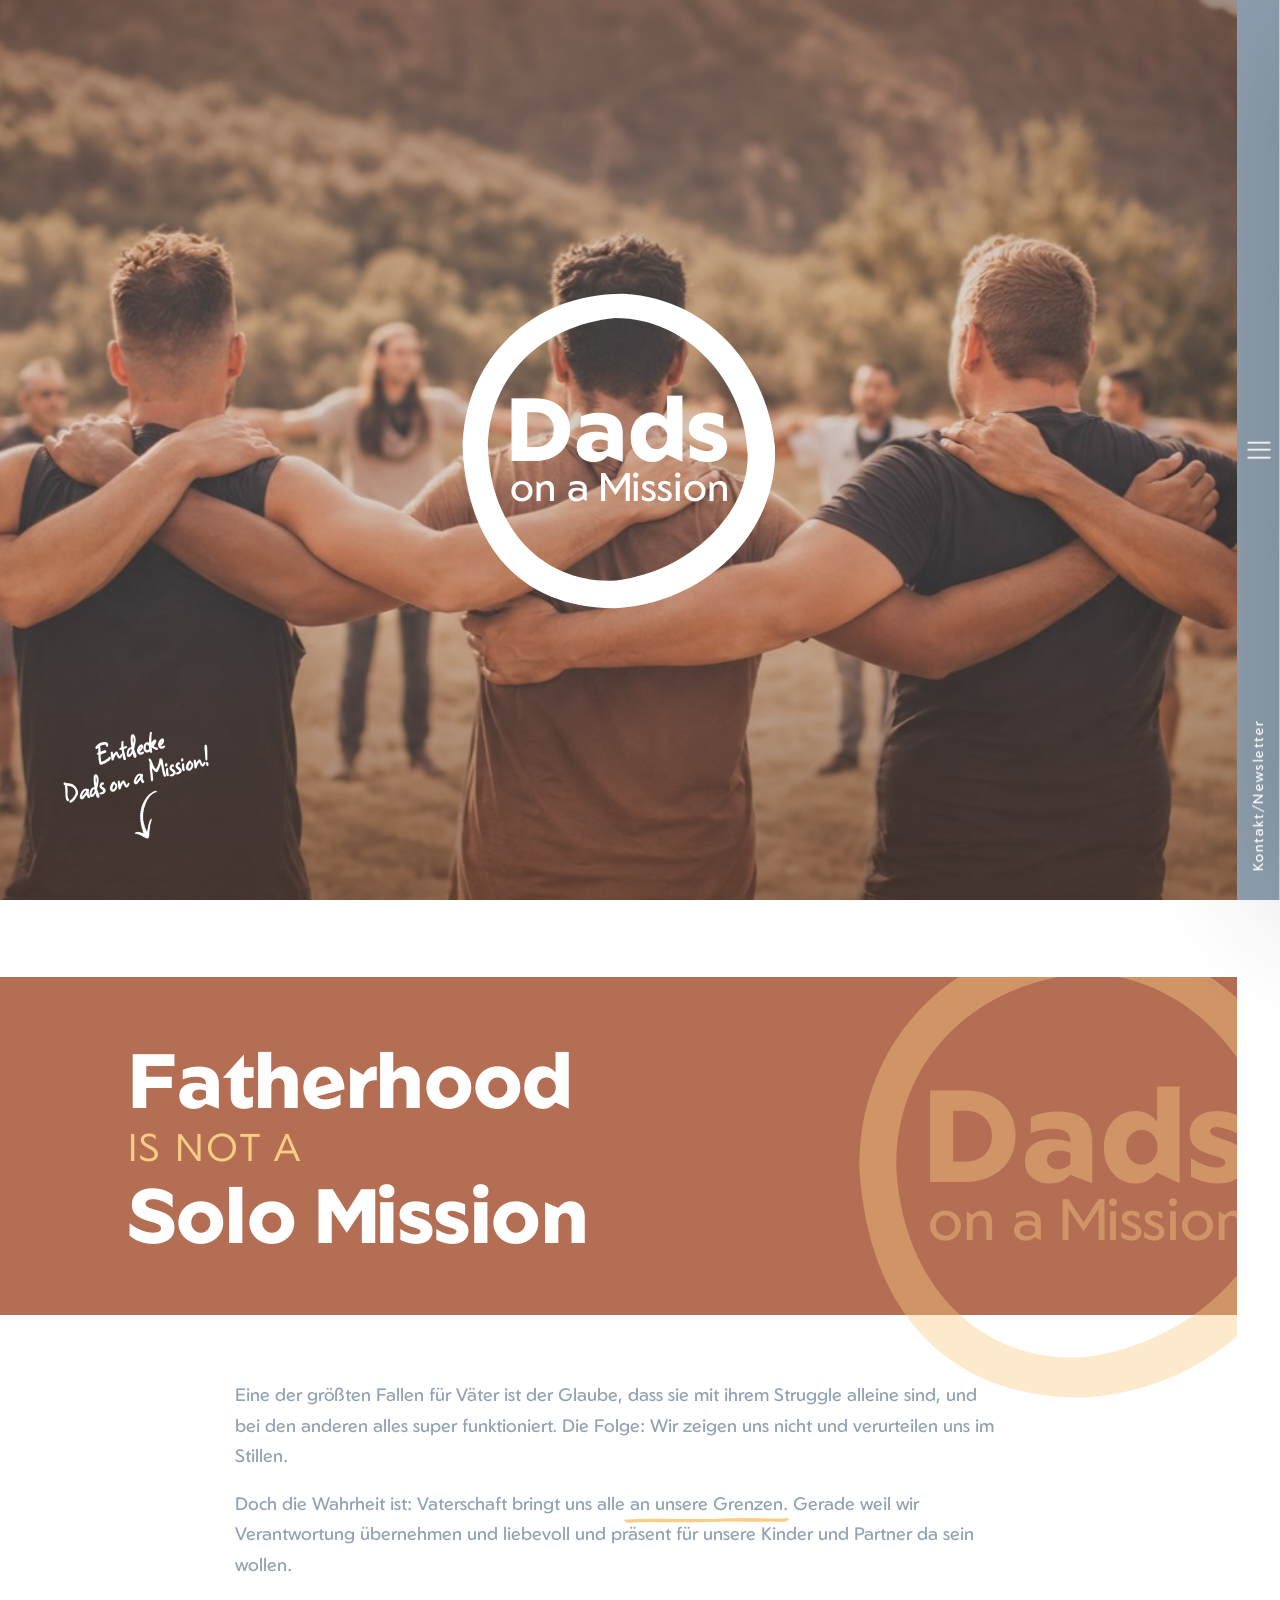
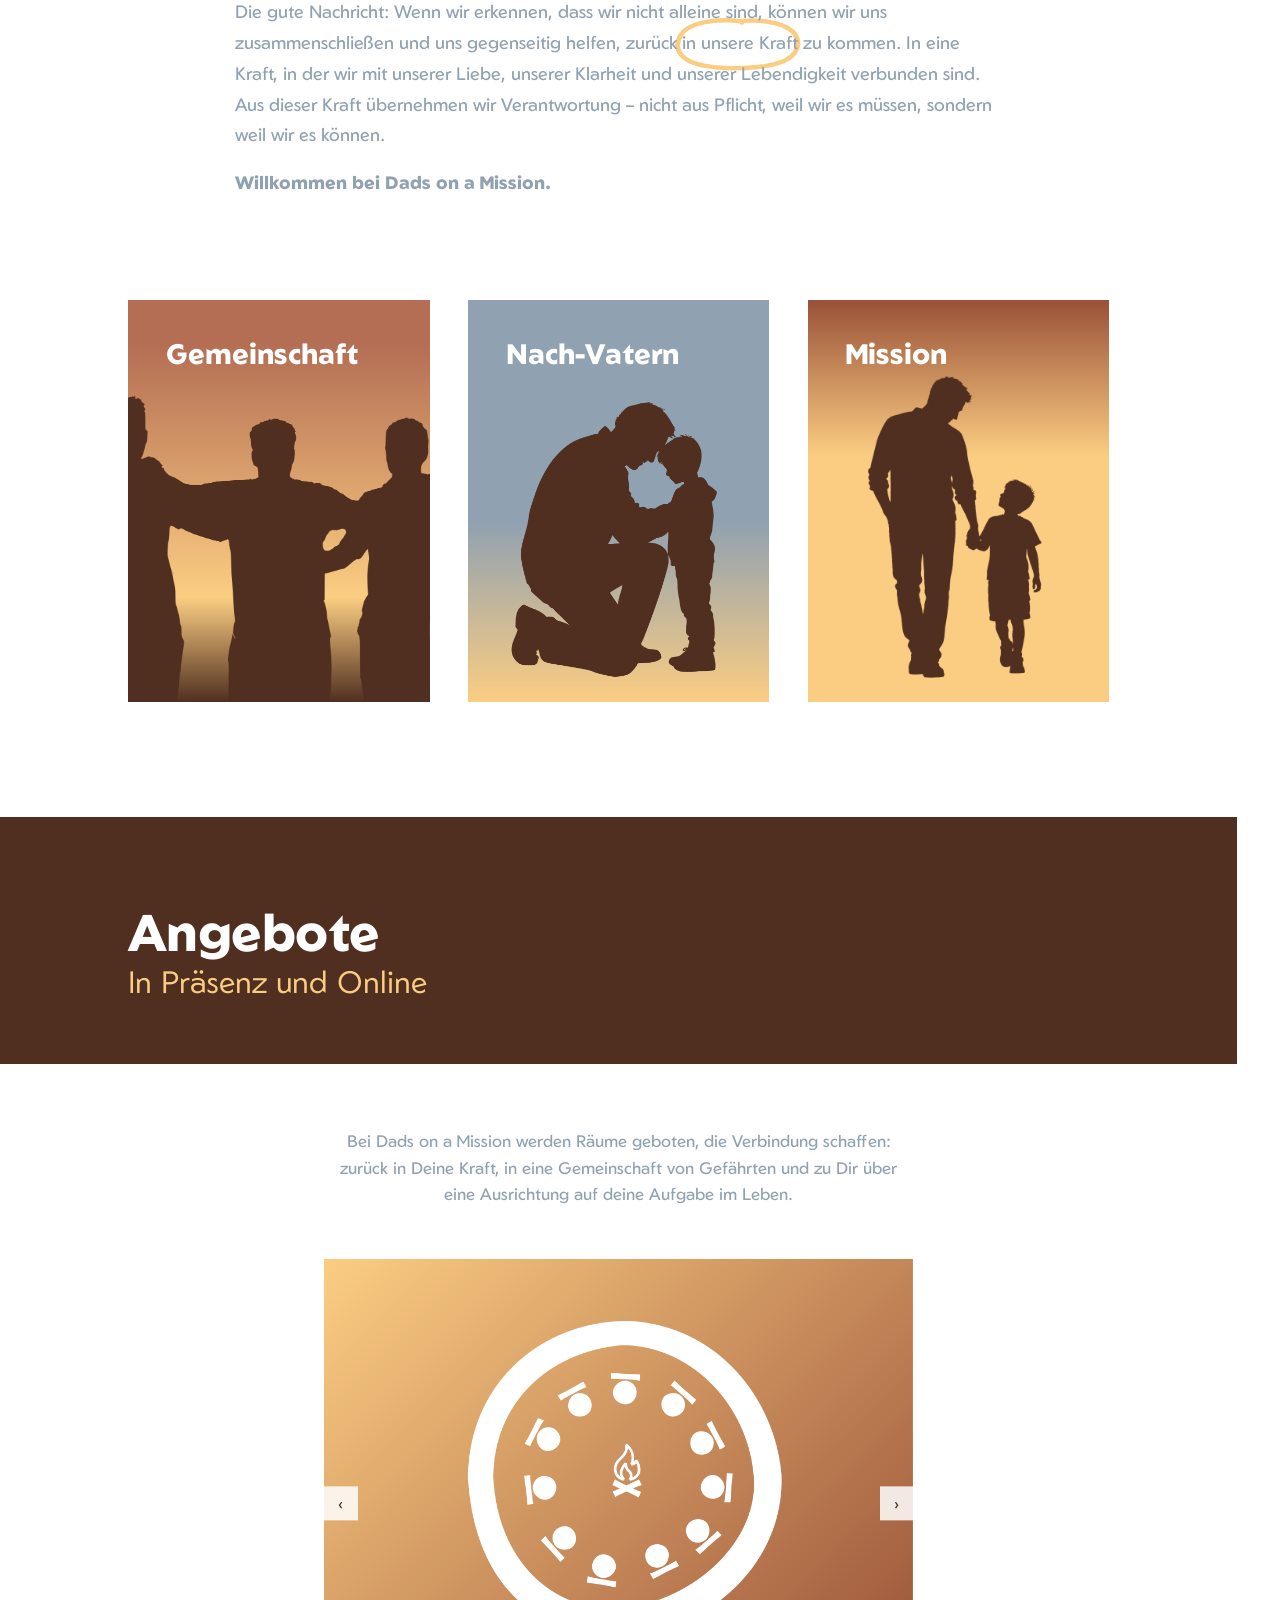
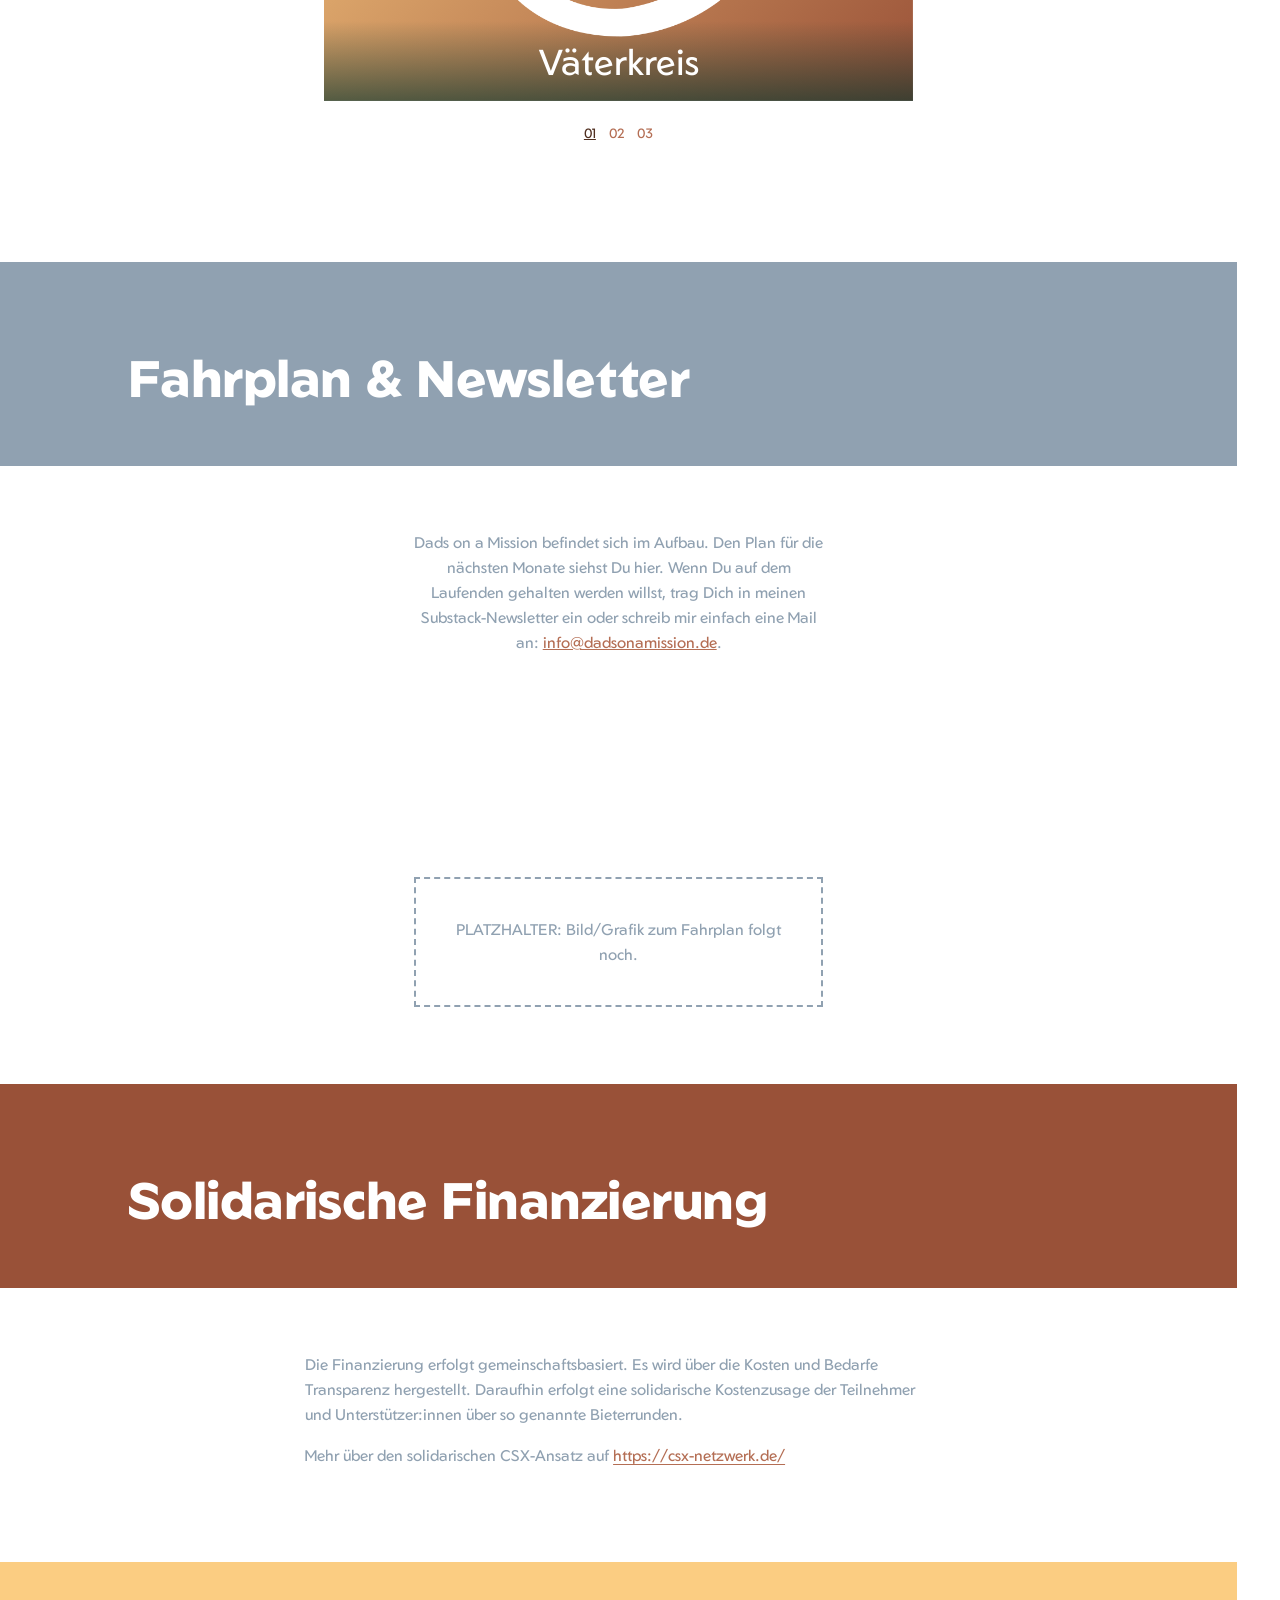
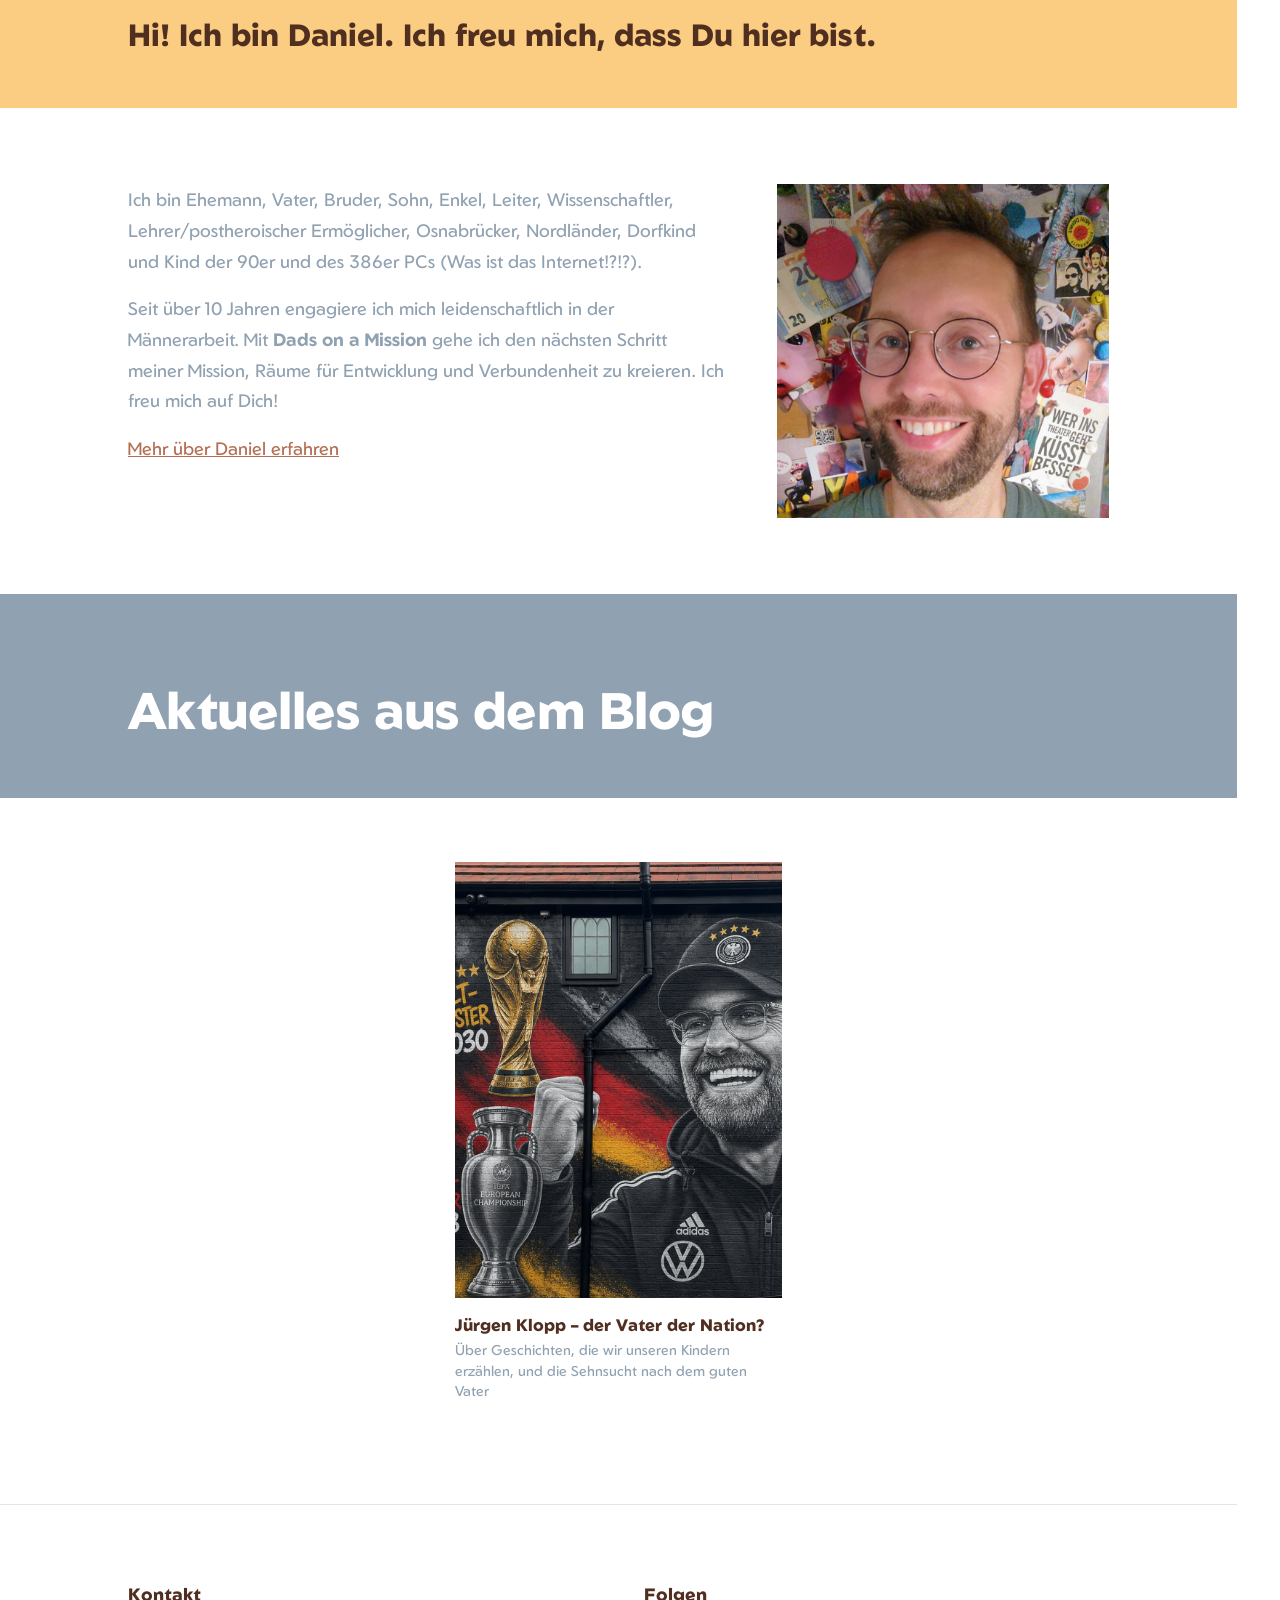
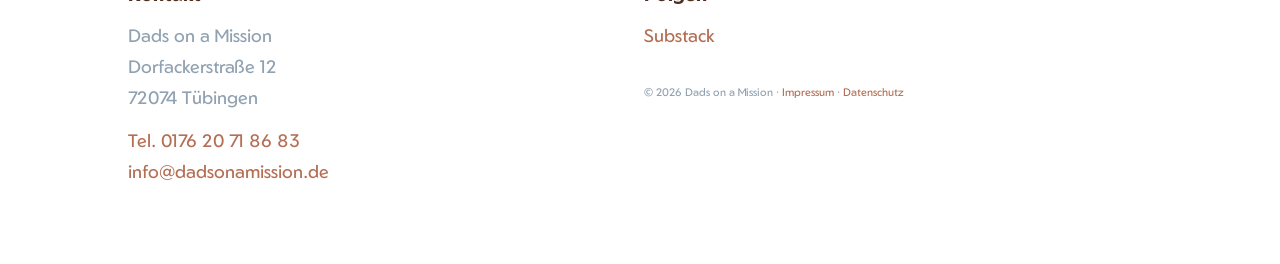
==== commit fc82feba: "Add files via upload" ====
--- a/index.html
+++ b/index.html
@@ -146,7 +146,7 @@
       </div>
       <div class="pitch-content">
         <div class="pitch-story">
-          <p>Eine der größten Fallen für Väter ist der Glaube, dass sie mit ihrem Struggle alleine sind, und bei den anderen alles super funktioniert. Die Folge: Wir zeigen uns nicht damit und verurteilen uns im Stillen.</p>
+          <p>Eine der größten Fallen für Väter ist der Glaube, dass sie mit ihrem Struggle alleine sind, und bei den anderen alles super funktioniert. Die Folge: Wir zeigen uns nicht und verurteilen uns im Stillen.</p>
           <p>Doch die Wahrheit ist: Vaterschaft bringt uns alle <span class="highlight-underline" data-highlight>an unsere Grenzen<svg class="highlight-svg" viewBox="0 0 220 24" preserveAspectRatio="none" aria-hidden="true"><path class="highlight-stroke-forth" d="M4,14 C45,6 90,18 135,10 C165,4 195,14 216,9" /><path class="highlight-stroke-back" d="M214,15 C180,20 140,10 110,17 C70,22 35,12 6,20" /></svg></span>. Gerade weil wir Verantwortung übernehmen und liebevoll und präsent für unsere Kinder und Partner da sein wollen.</p>
           <p>Die gute Nachricht: Wenn wir erkennen, dass wir nicht alleine sind, können wir uns zusammenschließen und uns gegenseitig helfen, zurück <span class="highlight-circle" data-highlight>in unsere Kraft<svg class="highlight-svg" viewBox="0 0 220 90" preserveAspectRatio="none" aria-hidden="true"><path d="M112,8 C70,2 25,10 12,32 C0,52 6,72 30,83 C65,98 145,97 180,82 C205,71 213,48 200,30 C188,14 155,4 115,7 C113,7 111,9 113,10" /></svg></span> zu kommen. In eine Kraft, in der wir mit unserer Liebe, unserer Klarheit und unserer Lebendigkeit verbunden sind. Aus dieser Kraft übernehmen wir Verantwortung – nicht aus Pflicht, weil wir es müssen, sondern weil wir es können.</p>
           <p class="pitch-cta">Willkommen bei Dads on a Mission.</p>
--- a/style.css
+++ b/style.css
@@ -21,8 +21,13 @@
   --c-cream:     #FBCD82; /* Pastel Light Orange */
   --c-grey:      #90A1B1; /* Cadet Gray */
 
-  /* Hero-Foto, Quelldatei unter assets/hero-hauptbild.jpg. */
-  --hero-photo: url("assets/hero-hauptbild.jpg");
+  /* Hero-Foto, aktuell assets/hero-hauptbild-2.jpg (Gruppe von Männern,
+     Arme umeinander). Frühere Version bleibt als Datei erhalten
+     (assets/hero-hauptbild.jpg) — zum Zurückwechseln einfach die
+     nachfolgende Zeile ein-/auskommentieren. */
+  /* --hero-photo: url("assets/hero-hauptbild-2.jpg"); */
+  /* --hero-photo: url("assets/hero-hauptbild.jpg"); */
+  --hero-photo: url("assets/hero-hauptbild-3.jpg");
 
   /* Schriftart "Geom" (Google Fonts, siehe <head>) für Überschriften UND
      Fließtext — bewusst eine einzige Markenschrift in unterschiedlichen
@@ -257,7 +262,7 @@
     left:16px; top:50%;
     transform:translateY(-50%);
     font-family:var(--font-accent);
-    font-size:15px; /* an "Kontakt" angeglichen (vorher 12px) */
+    font-size:12px; /* an "Kontakt/Newsletter" angeglichen (vorher 15px, der Tab ist inzwischen auf 12px verkleinert) */
     letter-spacing:0.05em;
     text-decoration:none;
     color:#fff;
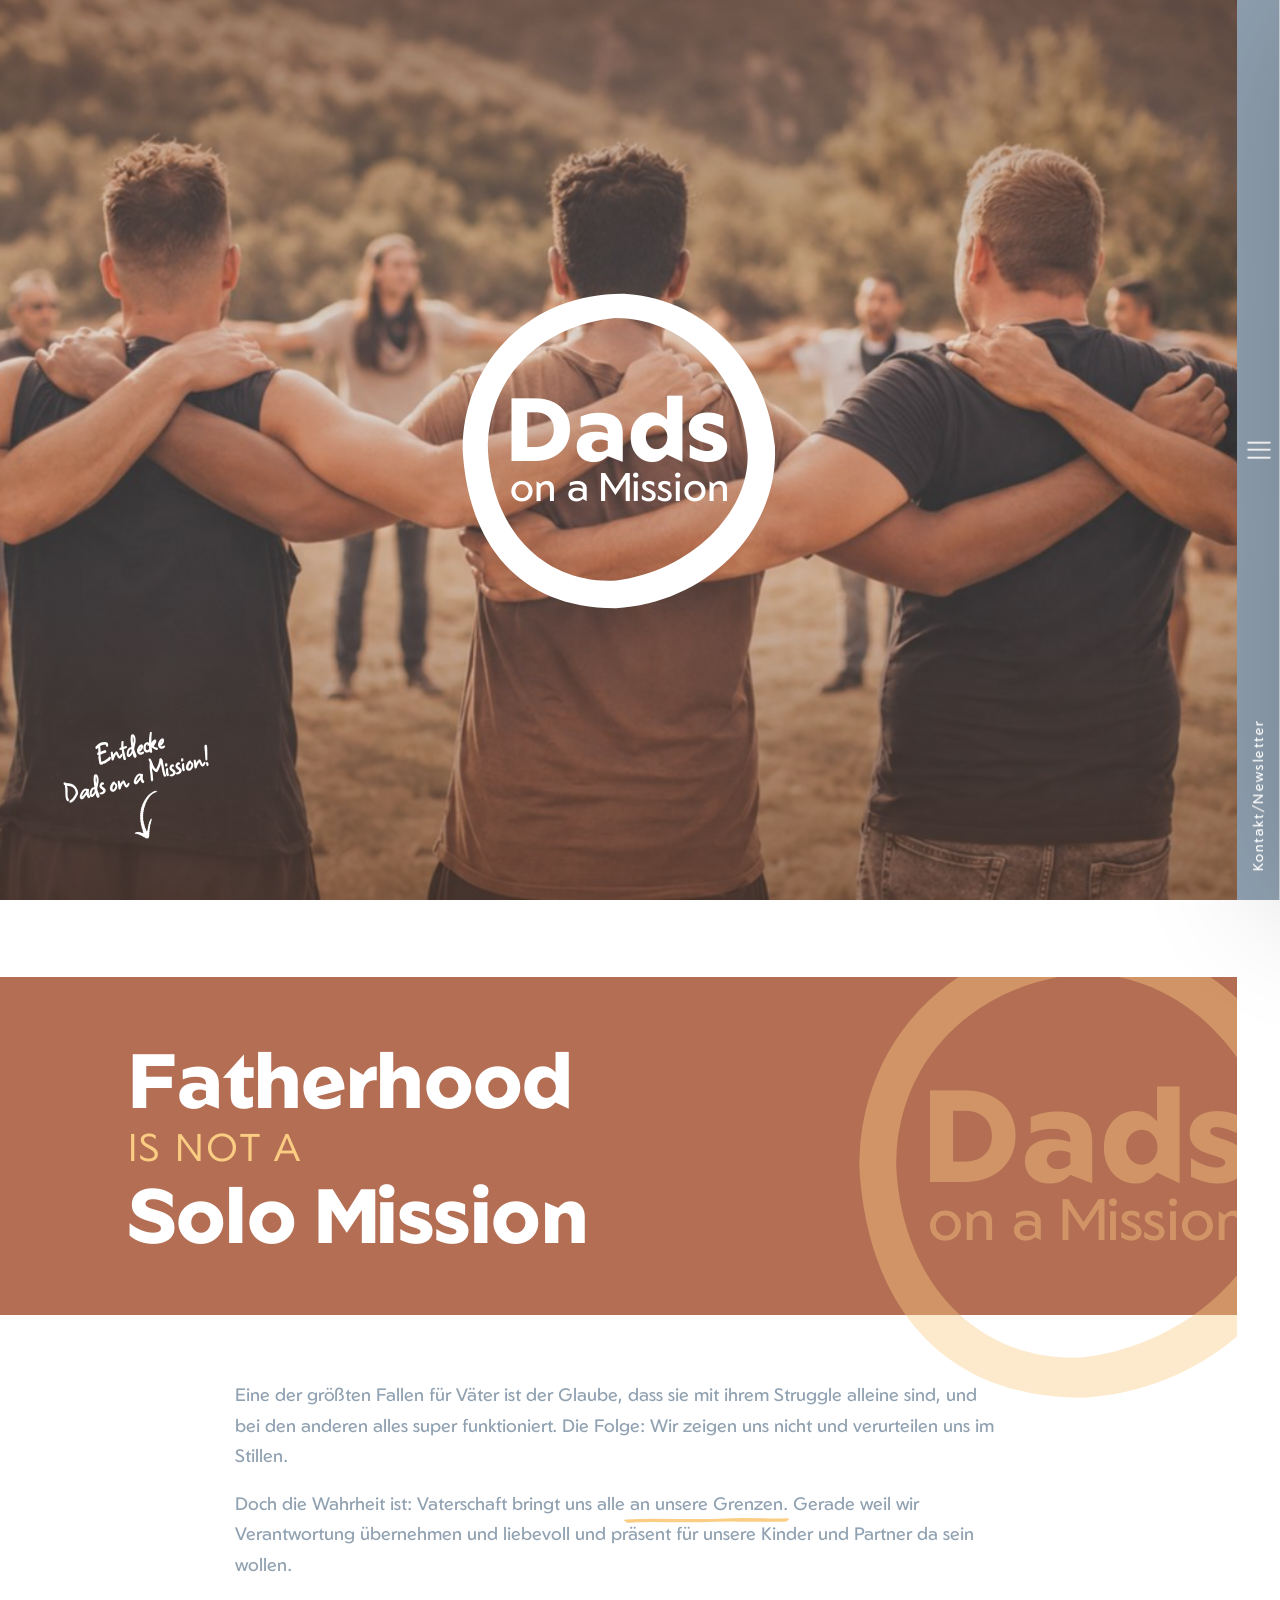
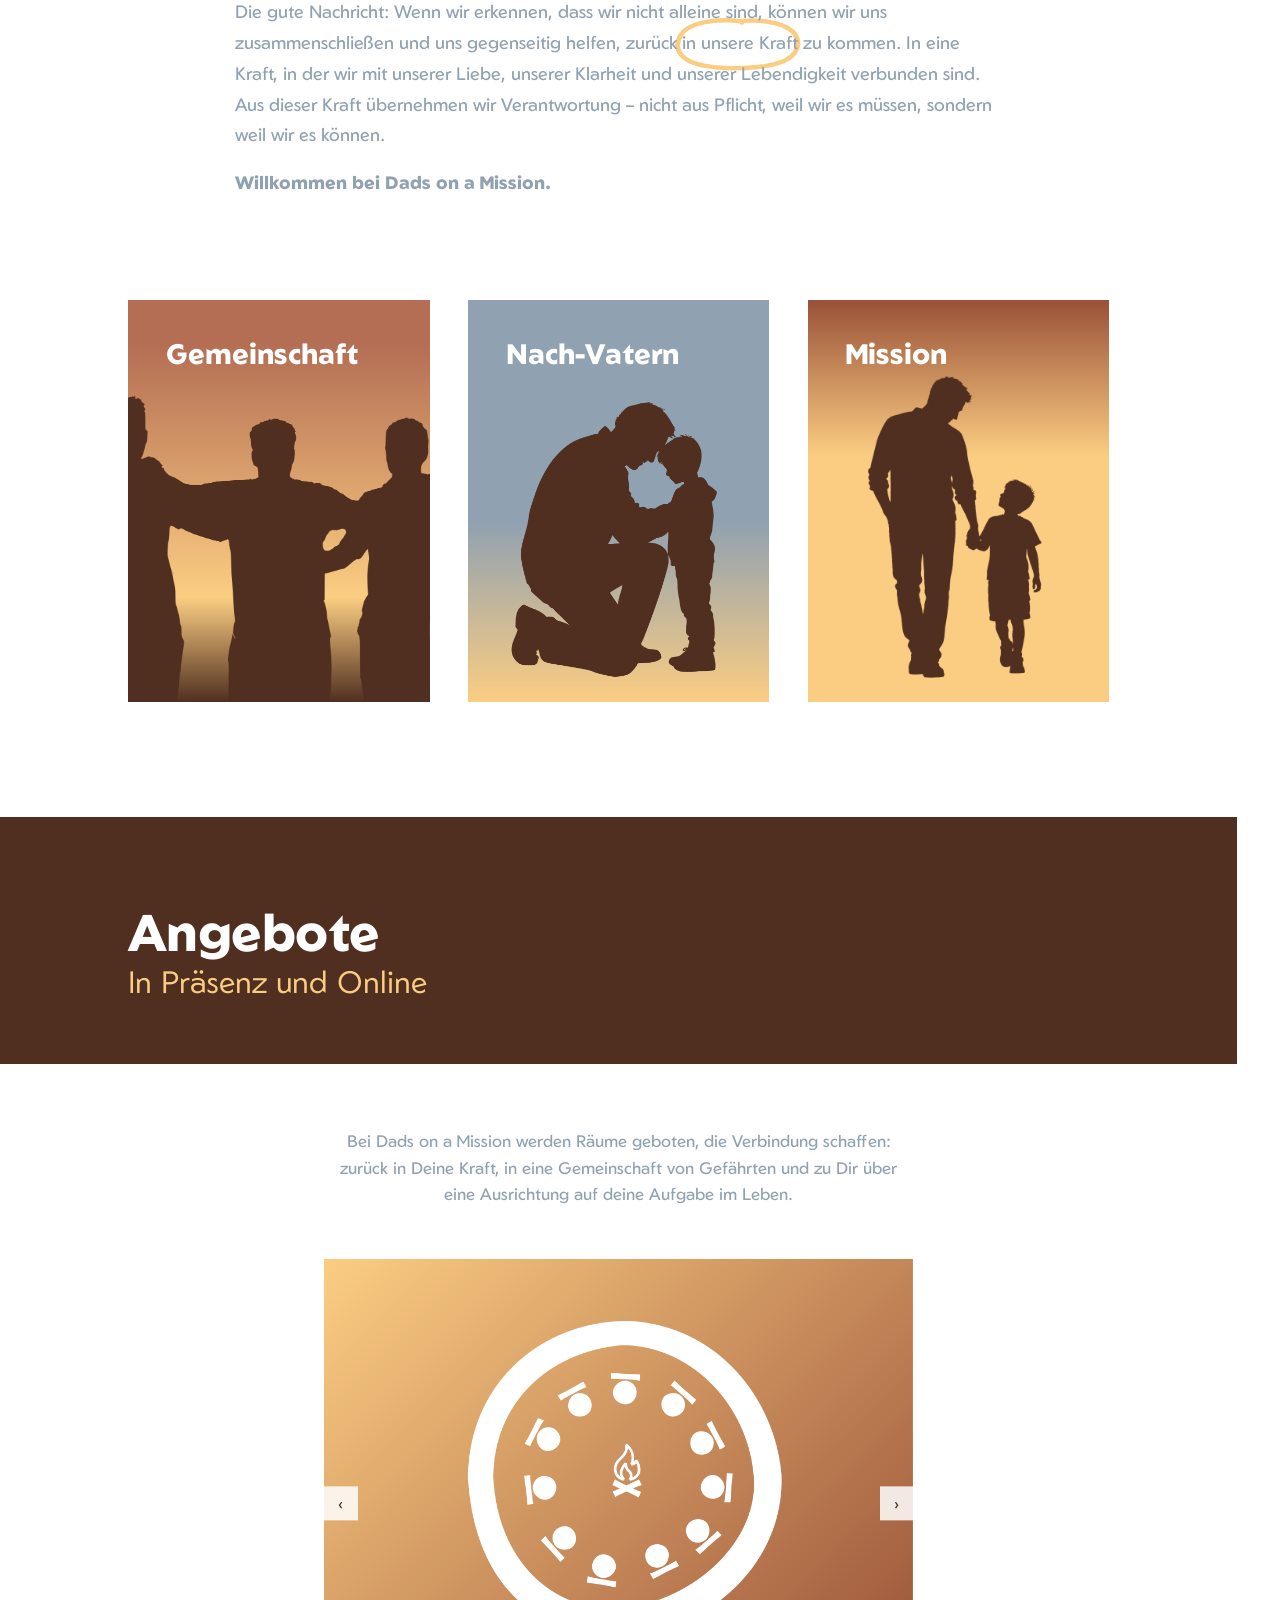
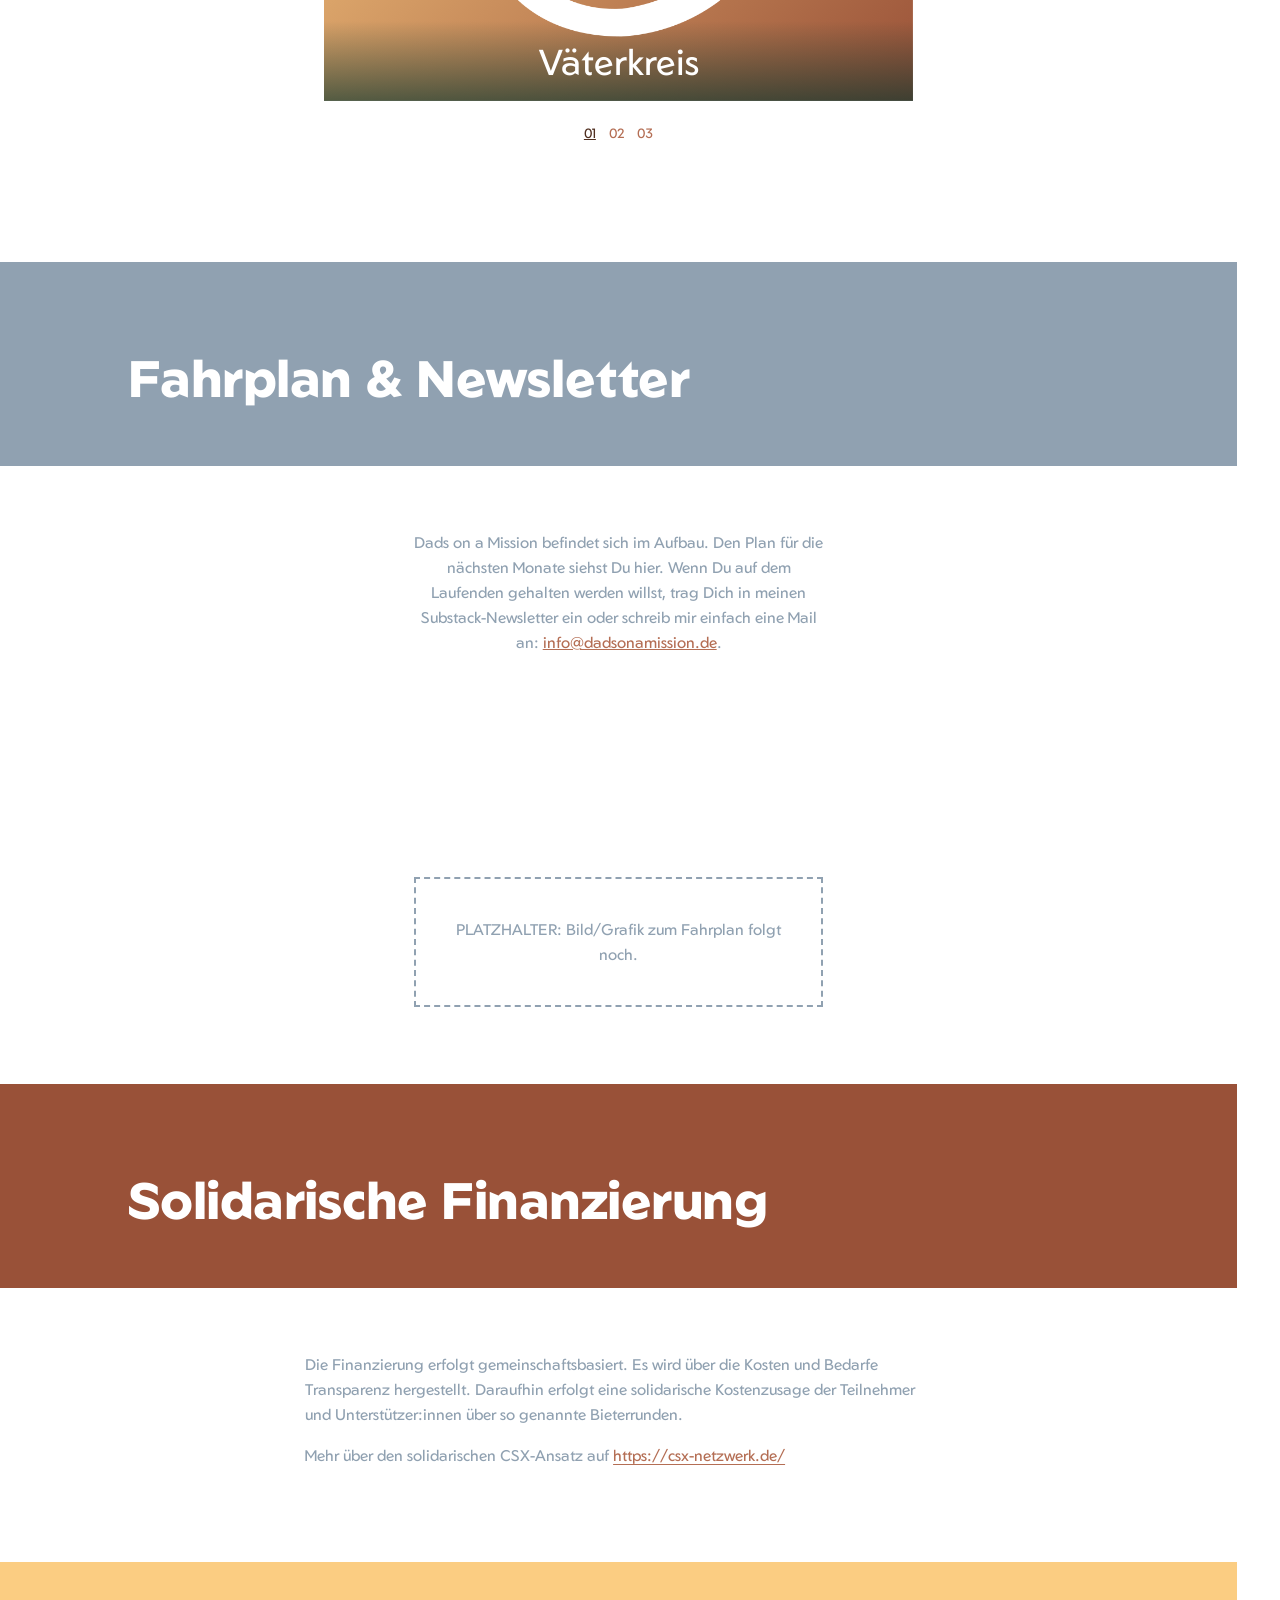
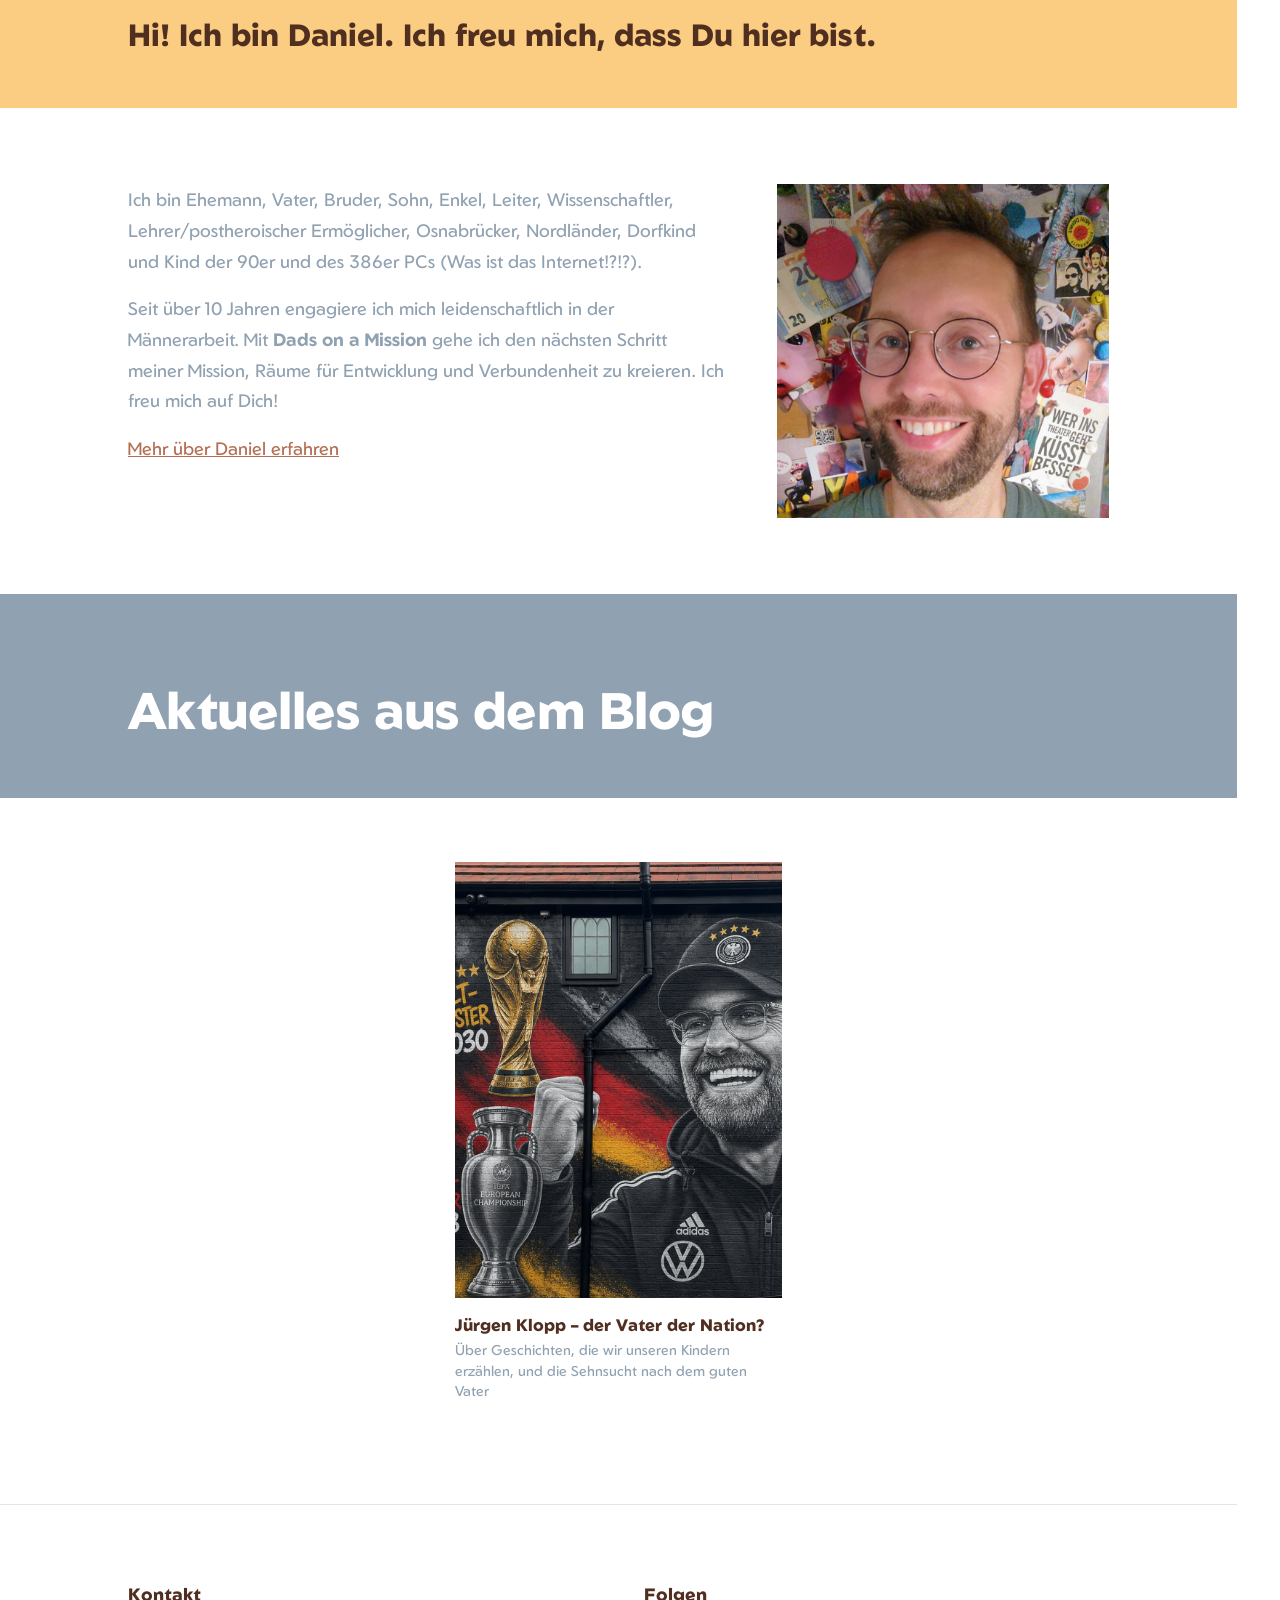
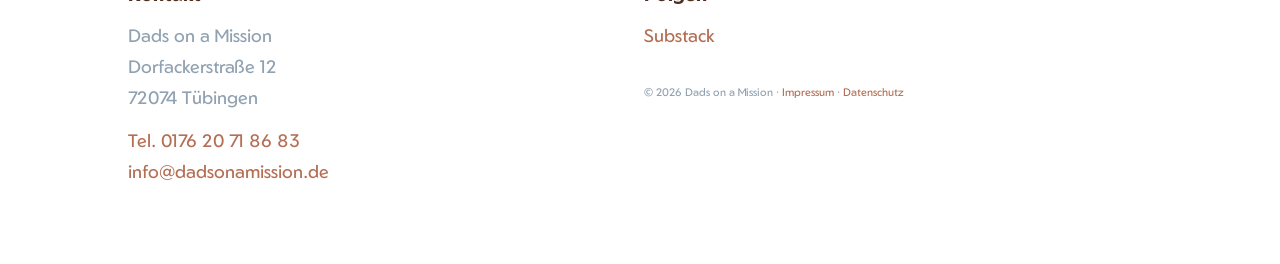
==== commit ee9d66a2: "Add files via upload" ====
--- a/index.html
+++ b/index.html
@@ -3,6 +3,10 @@
 <head>
 <meta charset="UTF-8">
 <meta name="viewport" content="width=device-width, initial-scale=1.0">
+<link rel="icon" type="image/x-icon" href="favicon.ico">
+<link rel="icon" type="image/png" sizes="32x32" href="favicon-32x32.png">
+<link rel="icon" type="image/png" sizes="16x16" href="favicon-16x16.png">
+<link rel="apple-touch-icon" sizes="180x180" href="apple-touch-icon.png">
 <title>Dads on a Mission — Startseite</title>
 <meta name="description" content="Dads on a Mission — eine Gemeinschaft von Vätern, Onkels und Großvätern, die Kinder gut in die Welt bringen will.">
 <!-- Schriftart "Geom" (https://fonts.google.com/specimen/Geom) für Überschriften
--- a/style.css
+++ b/style.css
@@ -27,7 +27,8 @@
      nachfolgende Zeile ein-/auskommentieren. */
   /* --hero-photo: url("assets/hero-hauptbild-2.jpg"); */
   /* --hero-photo: url("assets/hero-hauptbild.jpg"); */
-  --hero-photo: url("assets/hero-hauptbild-3.jpg");
+  /* --hero-photo: url("assets/hero-hauptbild-3.jpg"); */
+  --hero-photo: url("assets/hero-hauptbild-4.jpg");
 
   /* Schriftart "Geom" (Google Fonts, siehe <head>) für Überschriften UND
      Fließtext — bewusst eine einzige Markenschrift in unterschiedlichen
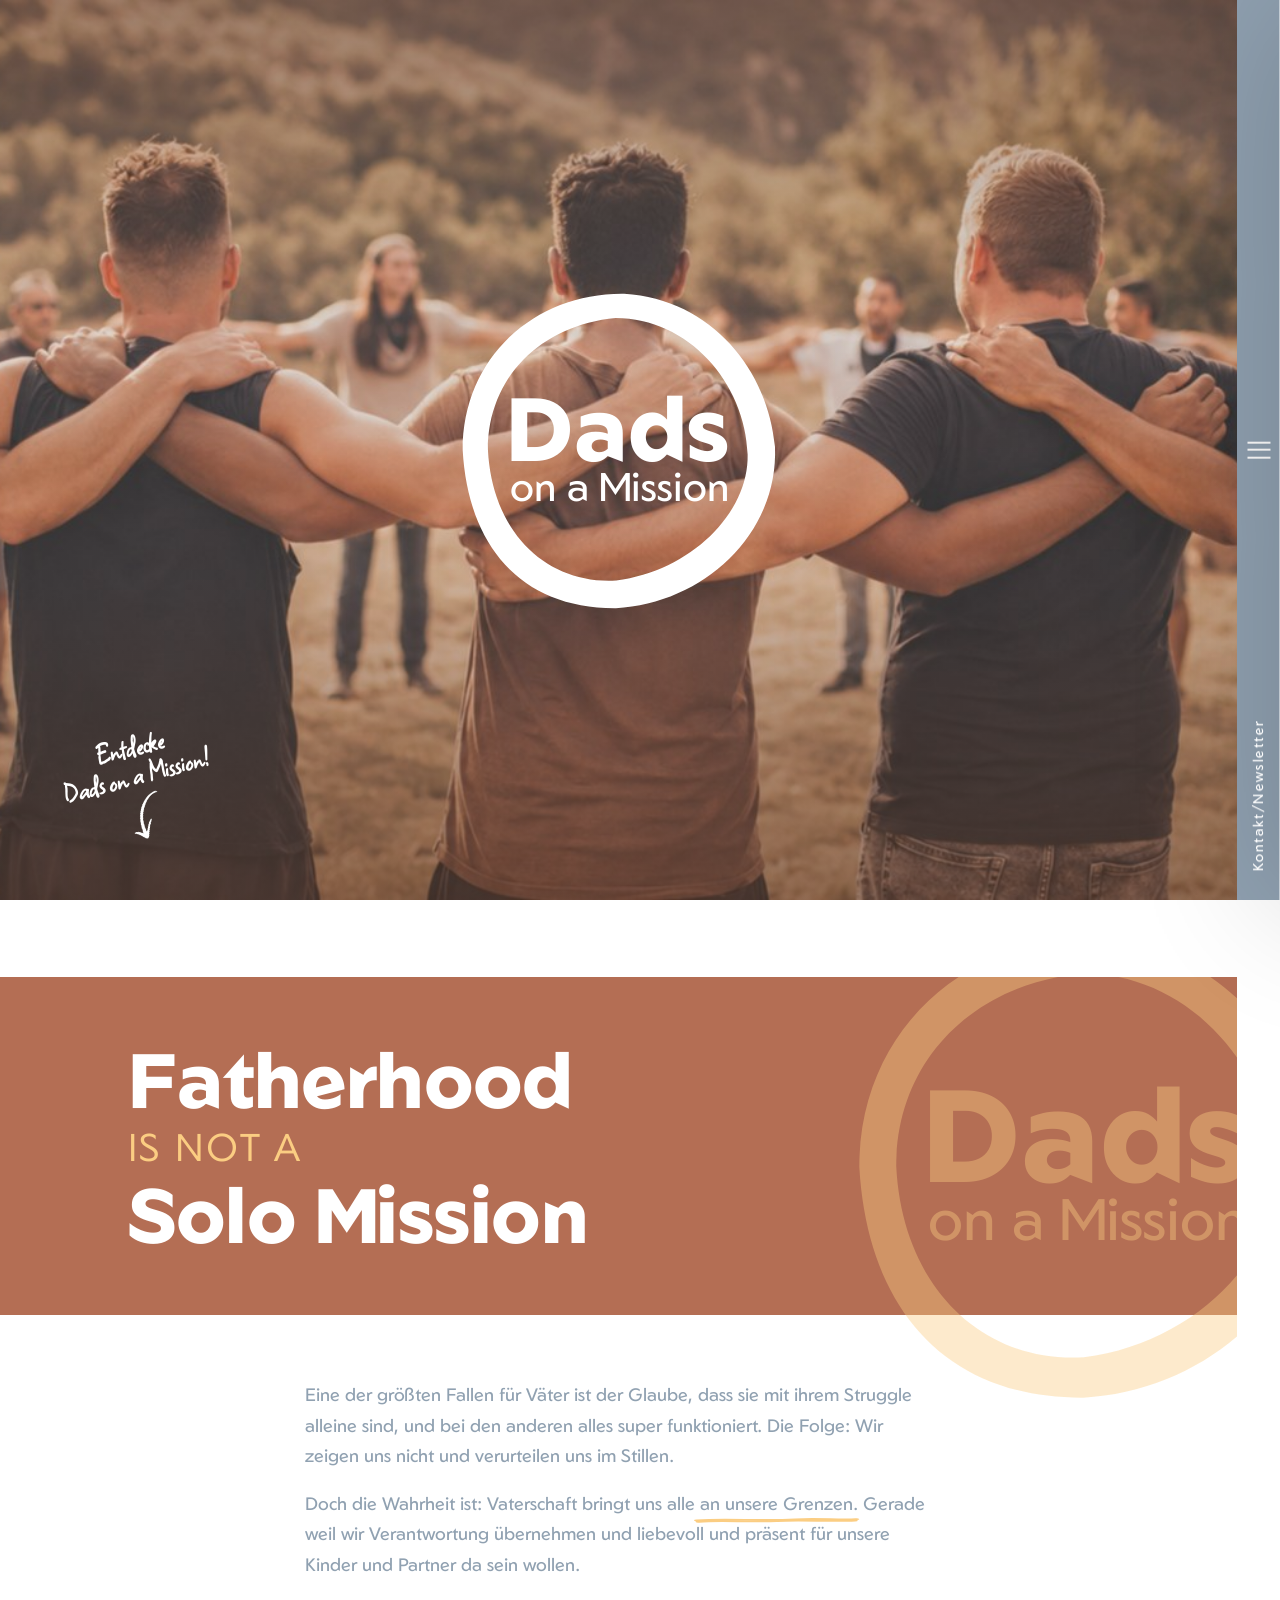
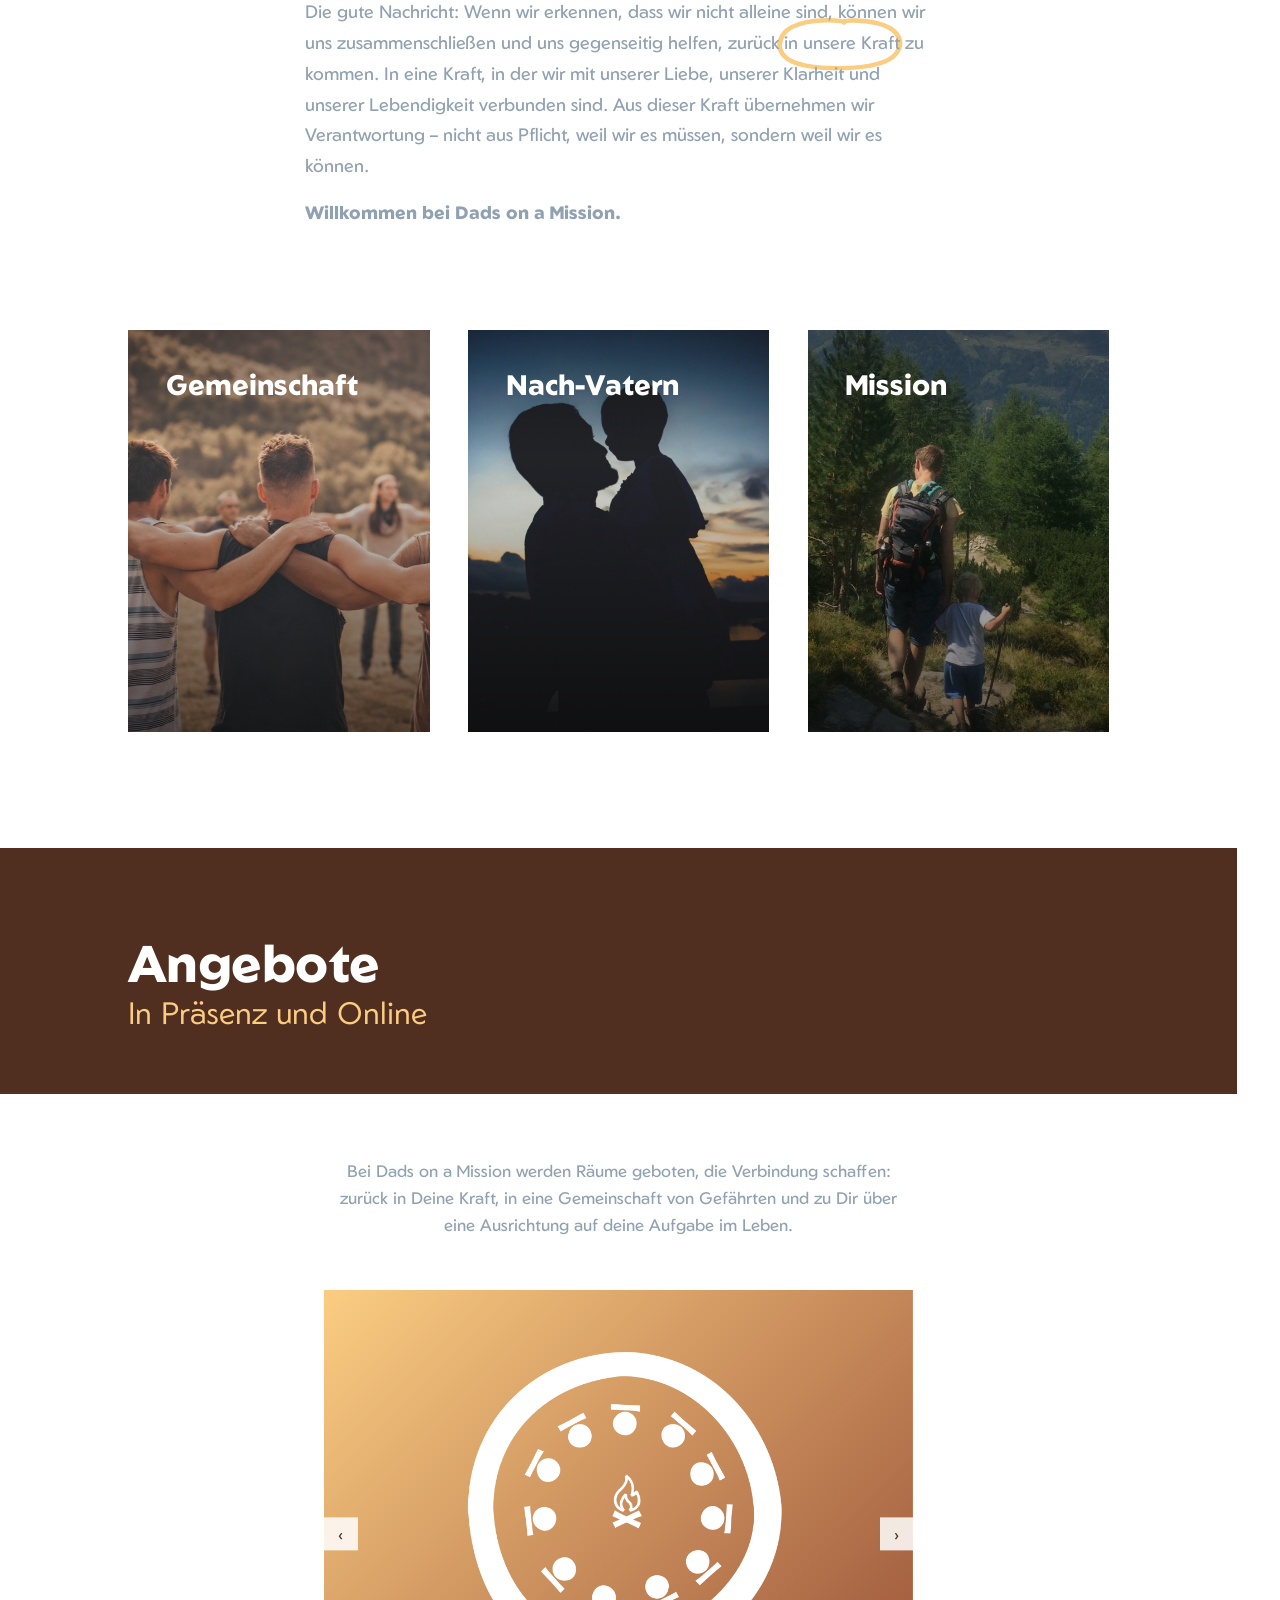
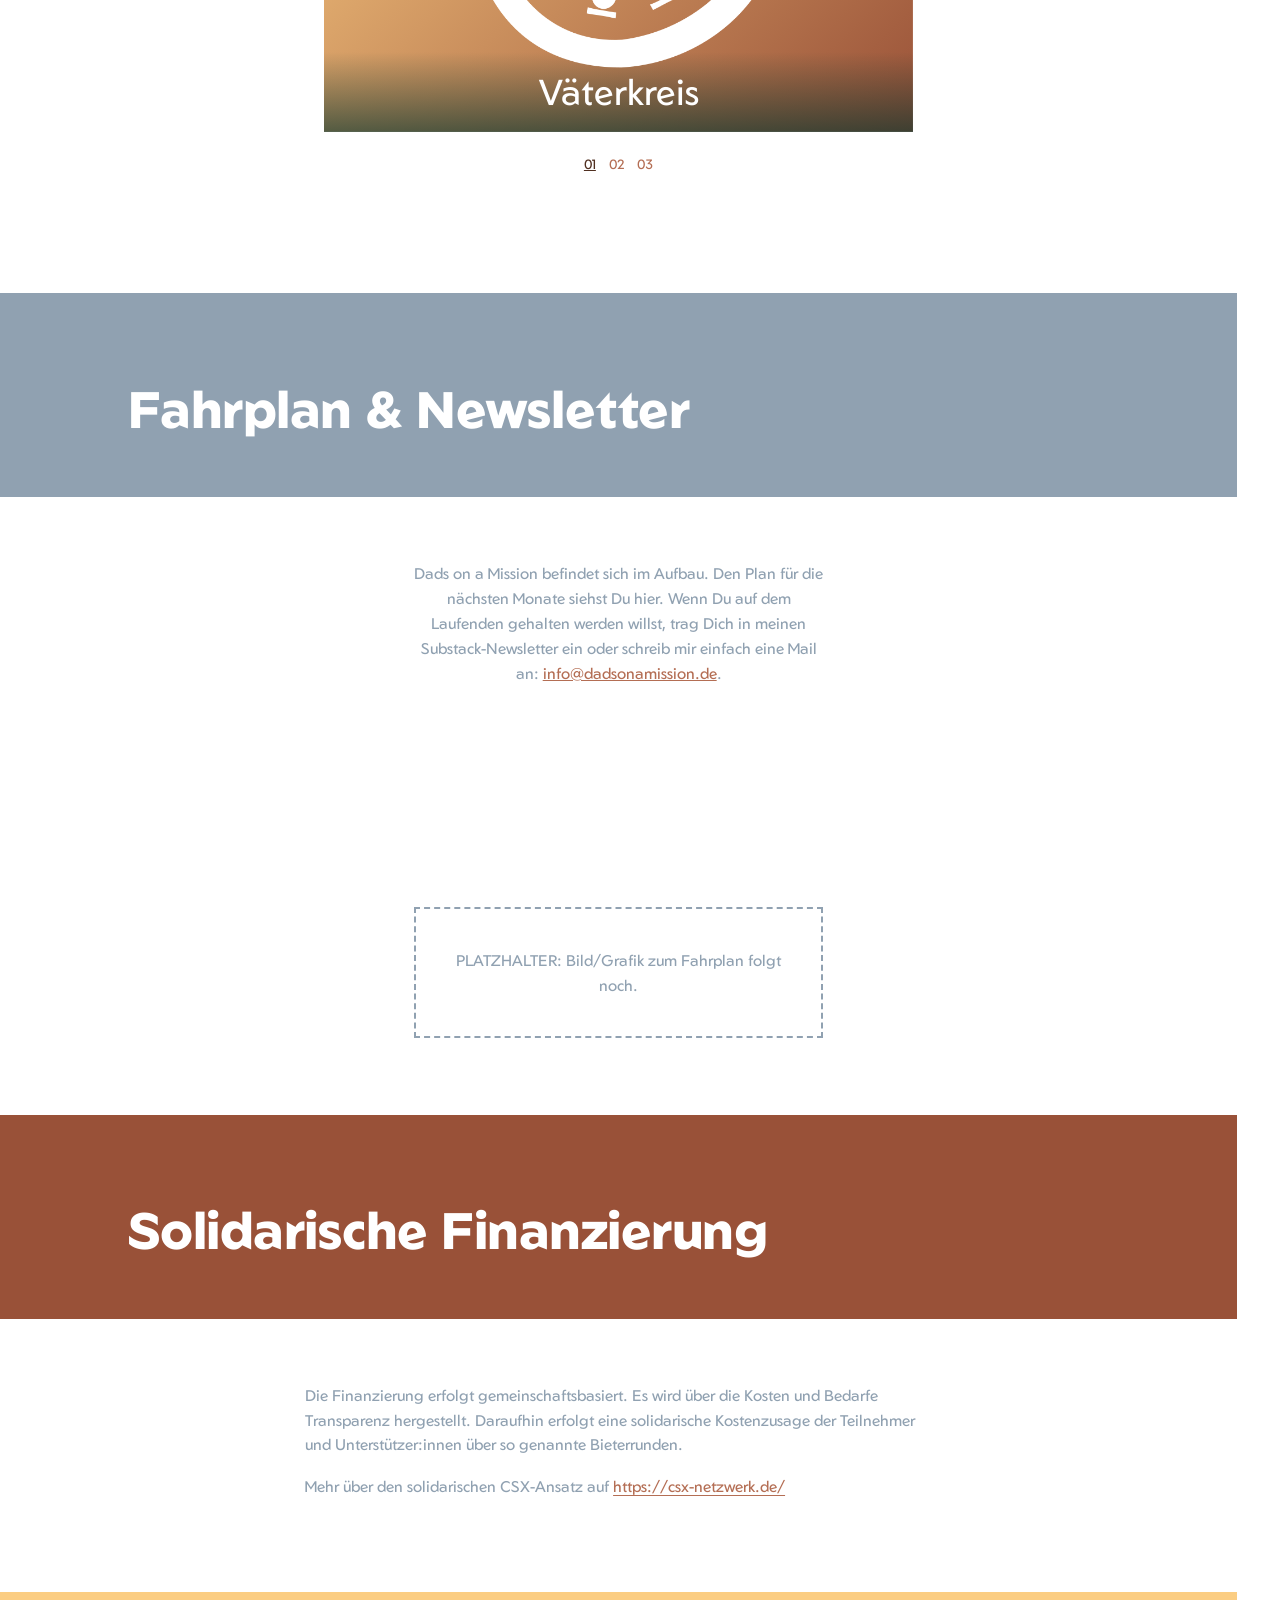
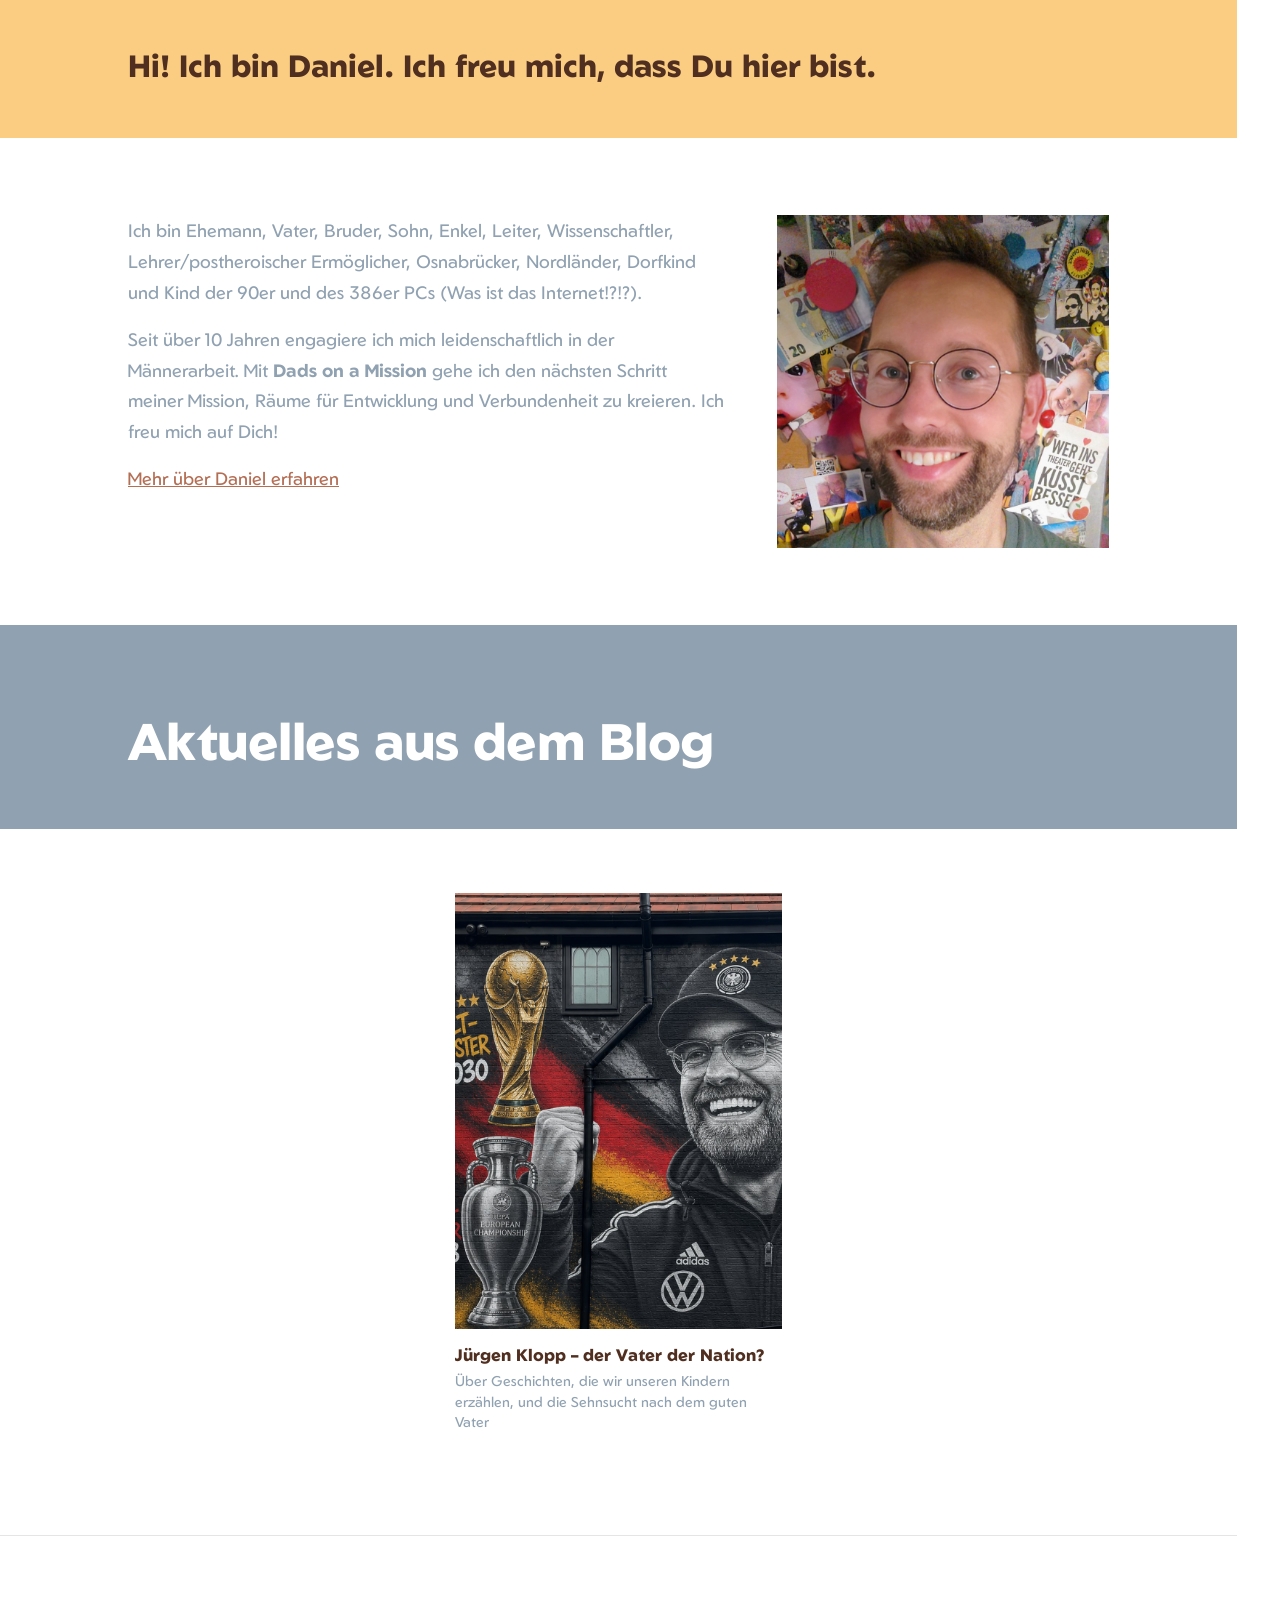
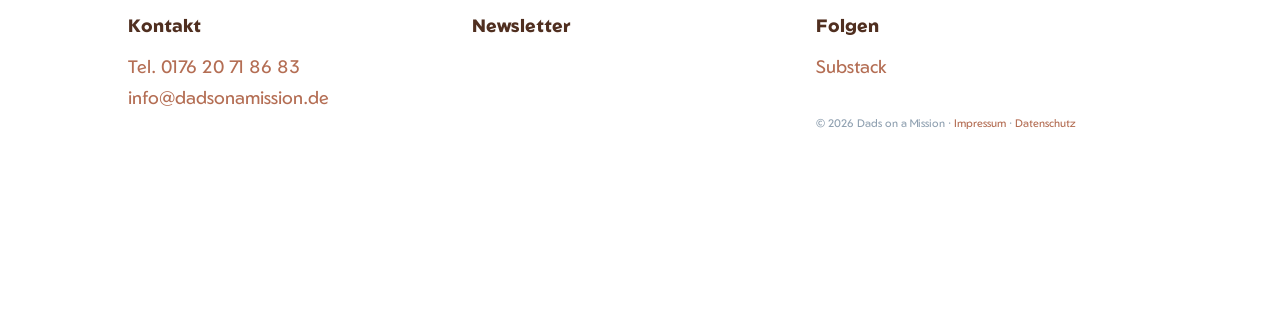
==== commit e272a3b6: "Add files via upload" ====
--- a/index.html
+++ b/index.html
@@ -174,15 +174,17 @@
          erhalten. -->
     <section class="cards-section">
       <a class="info-card info-card--gemeinschaft" href="vision-mitmachen.html">
-        <img class="info-card-silhouette" src="assets/silhouette-gemeinschaft.png" alt="" aria-hidden="true">
+        <img class="info-card-photo" src="assets/card-gemeinschaft.jpg" alt="Gruppe von Männern mit den Armen umeinander">
+        <div class="info-card-scrim"></div>
         <h2>Gemeinschaft</h2>
         <div class="info-card-reveal">
           <p>Viele Väter glauben, ein guter Vater trägt alles allein. Doch genau dieser Glaube hält viele von uns davon ab, die Väter zu sein, die wir sein möchten.</p>
-          <p class="info-card-tagline">[Warum Gemeinschaft für Väter wichtig ist.]</p>
+          <p class="info-card-tagline">[Warum Gemeinschaft<br>für Väter wichtig ist]</p>
         </div>
       </a>
       <a class="info-card info-card--nachvatern" href="wie-ich-arbeite.html">
-        <img class="info-card-silhouette" src="assets/silhouette-nachvatern.png" alt="" aria-hidden="true">
+        <img class="info-card-photo" src="assets/card-nachvatern.jpg" alt="Silhouette von Vater und Kind bei Sonnenuntergang">
+        <div class="info-card-scrim"></div>
         <h2>Nach-Vatern</h2>
         <div class="info-card-reveal">
           <p>Der Alltag als Vater bringt uns an unsere Grenzen. Um immer wieder in unsere Kraft und Liebe zurückzukehren, hilft es, uns selbst als guter Vater zu begegnen: Mit Klarheit und Verantwortlichkeit wie auch mit Güte, Verständnis und Liebe. Diesen Weg nenne ich Nach-Vatern.</p>
@@ -190,11 +192,12 @@
         </div>
       </a>
       <a class="info-card info-card--mission" href="warum-mission.html">
-        <img class="info-card-silhouette" src="assets/silhouette-mission-darkleather.png" alt="" aria-hidden="true">
+        <img class="info-card-photo" src="assets/card-mission.jpg" alt="Vater und Sohn beim Wandern in den Bergen">
+        <div class="info-card-scrim"></div>
         <h2>Mission</h2>
         <div class="info-card-reveal">
-          <p>Wenn wir uns unserer Kraft und Liebe sind, folgen wir - ob wir davon wissen oder nicht - einer Mission. Eine Aufgabe, bei der wir der Welt dienen. Indem wir diese Mission leben, ziehen wir unsere Kinder mit in die Welt.</p>
-          <p class="info-card-tagline">[Warum eine Mission für Väter.]</p>
+          <p>Wenn wir in unserer Kraft und Liebe sind, folgen wir - ob wir davon wissen oder nicht - einer Mission. Eine Aufgabe, bei der wir etwas in die Welt bringen. Indem wir diese Mission leben, ziehen wir unsere Kinder mit in die Welt.</p>
+          <p class="info-card-tagline">[Warum eine Mission<br>für Väter wichtig ist]</p>
         </div>
       </a>
     </section>
@@ -315,14 +318,17 @@
       <div class="column" id="kontakt">
         <h3>Kontakt</h3>
         <p>
-          Dads on a Mission<br>
-          Dorfackerstraße 12<br>
-          72074 Tübingen
-        </p>
-        <p style="margin-top:1vw;">
           <a href="tel:+4917620718683">Tel. 0176 20 71 86 83</a><br>
           <a href="mailto:info@dadsonamission.de">info@dadsonamission.de</a>
         </p>
+      </div>
+      <div class="column">
+        <h3>Newsletter</h3>
+        <div class="newsletter-embed footer-newsletter-embed">
+          <div class="newsletter-embed-crop">
+            <iframe src="https://danielgoldmann.substack.com/embed?transparent=1" height="320" style="border: 0; background: transparent" frameborder="0" scrolling="no" title="Newsletter-Anmeldung von Dads on a Mission"></iframe>
+          </div>
+        </div>
       </div>
       <div class="column">
         <h3>Folgen</h3>
--- a/style.css
+++ b/style.css
@@ -667,7 +667,7 @@
 .pitch-content{
   padding:5vw 10vw 3.5vw; /* unterer Abstand halbiert (vorher 7vw) */
 }
-.pitch-story{max-width:60vw;margin:0 auto;}
+.pitch-story{max-width:49vw;margin:0 auto;} /* an die Breite der Mission-Seite angeglichen (vorher 60vw) */
 .pitch-story p{
   color:var(--c-grey);
   font-size:1.4vw; /* gleiche Größe wie der Nach-Vatern-Text (Body-Standard) */
@@ -757,51 +757,36 @@
   padding:3vw;
   color:#fff;
   text-decoration:none;
-  transition:background .4s ease-out;
-}
-.info-card-silhouette{
+}
+.info-card-photo{
   position:absolute;
   inset:0;
   width:100%;
   height:100%;
   object-fit:cover;
-  object-position:center bottom;
-  opacity:1;
-  transition:opacity .4s ease-out;
+  object-position:center;
   pointer-events:none;
 }
-.info-card:hover .info-card-silhouette{opacity:0.15;} /* bleibt als Schatten sichtbar (85% Transparenz), statt komplett zu verschwinden — gleiche Position wie im Ausgangszustand */
-/* Nach-Vatern und Mission: kleiner und zentriert statt vollflächig, wie in
-   der PPTX-Vorlage — beginnt deutlich unterhalb des Schriftzugs (ca. 18%
-   der Kartenhöhe), volle eigene Bildproportion (kein Zuschnitt), am
-   unteren Kartenrand verankert, horizontal zentriert. */
-.info-card--nachvatern .info-card-silhouette{
-  inset:auto;
-  top:18%;
-  left:50%;
-  transform:translateX(-50%);
-  width:78%;
-  height:auto;
-  object-fit:contain;
-}
-.info-card--mission .info-card-silhouette{
-  inset:auto;
-  top:calc(18% - 0.5cm); /* 0.5cm weiter nach oben */
-  left:50%;
-  transform:translateX(-50%);
-  width:117%; /* um das ca. 1.5-fache vergrößert (78% -> 117%) — das neue Bild ist quadratisch statt hochformatig wie bei Nach-Vatern, dadurch bei gleicher Breite deutlich kürzer; Karte schneidet den Überstand per overflow:hidden sauber ab */
-  height:auto;
-  object-fit:contain;
+.info-card--nachvatern .info-card-photo{object-position:center 85%;} /* Richtung umgekehrt (genau entgegengesetzt zur letzten Änderung calc(50% - 1cm)) und deutlich verstärkt, damit die Köpfe klar weiter unten im Ausschnitt erscheinen */
+/* Dunkles Overlay über dem Foto, damit die weiße Schrift (Überschrift
+   dauerhaft, Reveal-Text/Tagline beim Hover) unabhängig von der
+   jeweiligen Bildhelligkeit immer lesbar bleibt — oben/unten etwas
+   stärker abgedunkelt, in der Mitte heller, damit vom Foto selbst noch
+   genug zu sehen bleibt. */
+.info-card-scrim{
+  position:absolute;
+  inset:0;
+  background:linear-gradient(180deg, rgba(0,0,0,.4) 0%, rgba(0,0,0,.1) 32%, rgba(0,0,0,.6) 100%);
+  pointer-events:none;
 }
 .info-card h2{
   position:relative;
   z-index:1;
   flex-shrink:0;
-  color:inherit;
+  color:#fff; /* dauerhaft weiß, kein Wechsel mehr beim Hover (kein Farbverlauf/Weiß-Hintergrund mehr, sondern permanent das Foto) */
   font-size:2.2vw;
   line-height:1.1;
   margin:0 0 1.2vw;
-  transition:color .4s ease-out;
 }
 .info-card-reveal{
   position:relative;
@@ -814,7 +799,7 @@
   flex-grow:1;
 }
 .info-card-reveal p{
-  color:var(--c-grey);
+  color:#fff;
   margin:0 0 1.2vw;
   font-size:1vw;
   line-height:1.6vw;
@@ -823,17 +808,9 @@
   margin-top:auto;
   margin-bottom:0;
   text-align:right;
-  color:var(--c-ink);
-}
-.info-card:hover{background:#FBF8F2;}
-.info-card:hover h2{color:var(--c-grey);}
+  color:var(--c-cream);
+}
 .info-card:hover .info-card-reveal{opacity:1; transform:translateY(0);}
-
-/* Je Karte ein eigener Verlauf, wie in der Vorlage (linear, 90°/von oben
-   nach unten, drei unterschiedliche Farbkombinationen aus der Palette). */
-.info-card--gemeinschaft{background:linear-gradient(180deg, #B46E54 11%, #FBCD82 74%, #502F20 100%);}
-.info-card--nachvatern{background:linear-gradient(180deg, #90A1B1 0%, #90A1B1 55%, #FBCD82 100%);}
-.info-card--mission{background:linear-gradient(180deg, #995138 0%, #FBCD82 39%, #FBCD82 100%);}
 
 @media (max-width:900px){
   .cards-section{padding:8% 8% 16%;flex-direction:column;gap:28px;}
@@ -843,14 +820,11 @@
 }
 
 /* Tippen-Interaktion für Touch-Geräte: Klasse .is-active wird per JS beim
-   ersten Antippen einer Karte gesetzt (siehe script.js) und verhält sich
-   optisch genau wie :hover — erst der Verlauf, nach dem Tippen die
-   weißliche Fläche mit Text. Zweites Tippen auf dieselbe (bereits
-   aktive) Karte folgt dann ganz normal dem Link. */
-.info-card.is-active{background:#FBF8F2;}
-.info-card.is-active h2{color:var(--c-grey);}
+   ersten Antippen einer Karte gesetzt (siehe script.js) und blendet den
+   Reveal-Text ein — Foto/Schrift-Farbe bleiben unverändert, da sie nicht
+   mehr zwischen zwei Zuständen wechseln. Zweites Tippen auf dieselbe
+   (bereits aktive) Karte folgt dann ganz normal dem Link. */
 .info-card.is-active .info-card-reveal{opacity:1; transform:translateY(0);}
-.info-card.is-active .info-card-silhouette{opacity:0.15;} /* bleibt als Schatten sichtbar (85% Transparenz), gleiche Position wie im Ausgangszustand */
 
 /* ==========================================================================
    ALLGEMEINE INHALTS-SEKTIONEN (Container rechts um die Header-Spalte)
@@ -1063,11 +1037,12 @@
   display:flex;
   gap:4vw;
 }
-#footer .column{width:50%;}
-#footer h3{font-size:1.4vw;line-height:2vw;color:var(--c-ink);margin-bottom:1vw;} /* auf die Schriftgröße der Adresse vergrößert (vorher 1.1vw; Adresse hat keine eigene Angabe und nutzt den globalen Body-Standard 1.4vw) */
+#footer .column{flex:1 1 33.333%;} /* auf drei Spalten umgestellt (vorher width:50% bei zwei Spalten) */
+#footer h3{font-size:1.4vw;line-height:2vw;color:var(--c-ink);margin-bottom:1vw;}
 #footer a{text-decoration:none;color:var(--c-accent);}
 #footer .socials li{display:inline-block;margin-right:1.2vw;}
 #footer .fineprint{margin-top:2vw;font-size:.85vw;}
+#footer .footer-newsletter-embed{max-width:100%;}
 
 @media (max-width:900px){
   #footer{margin-right:0;padding-bottom:var(--header-h-mobile);}
